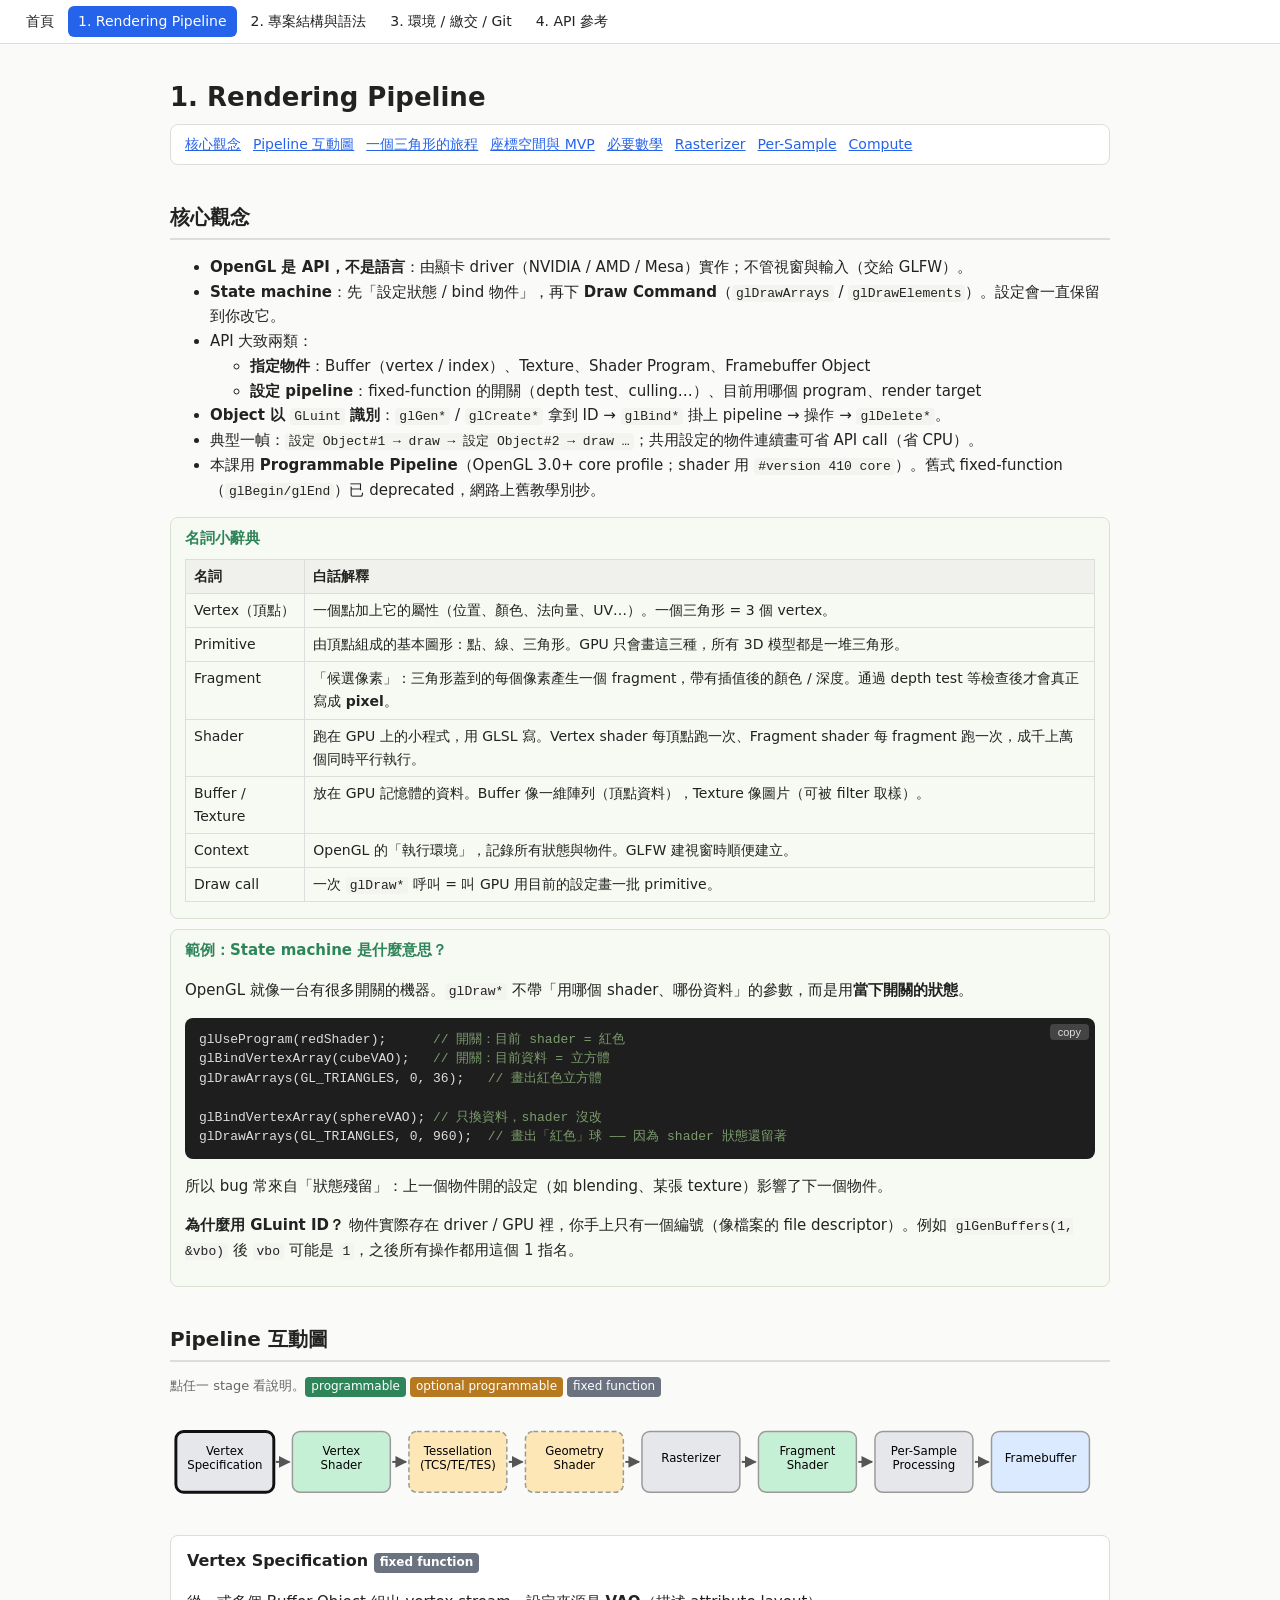
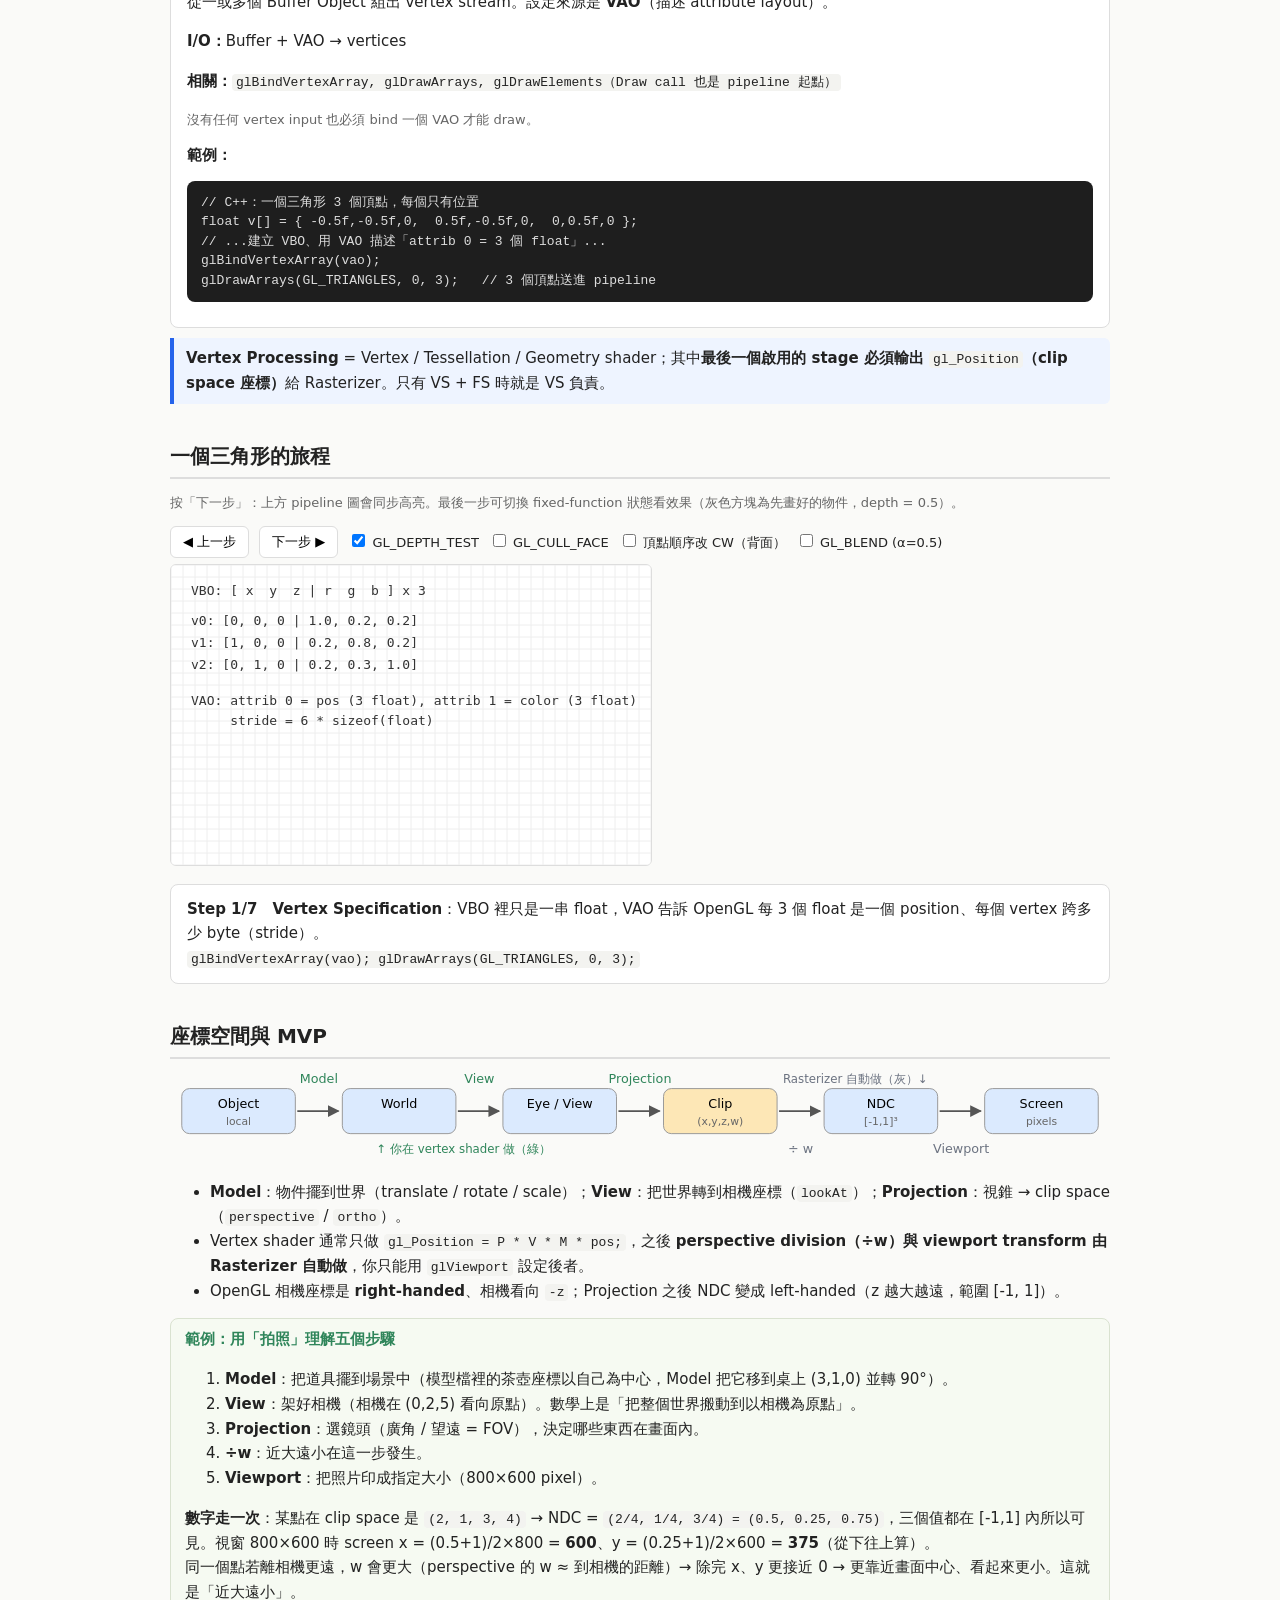
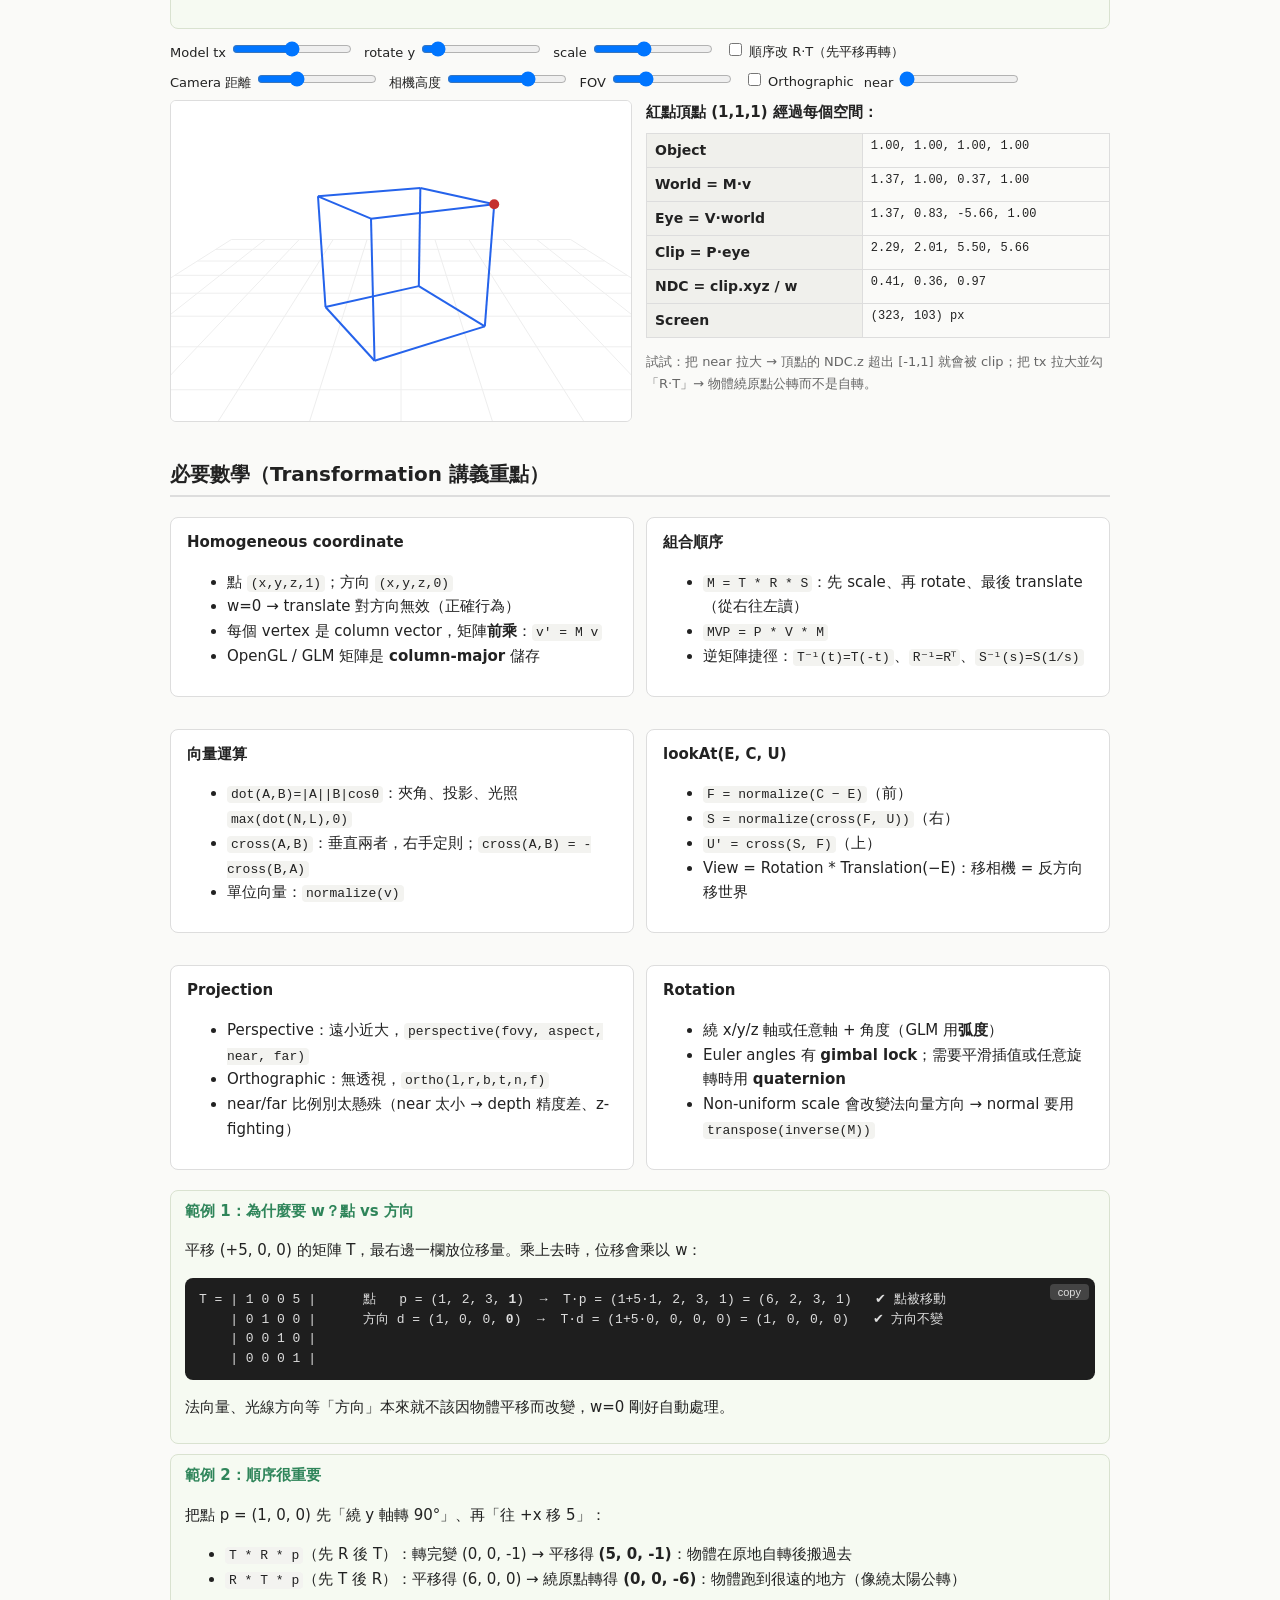
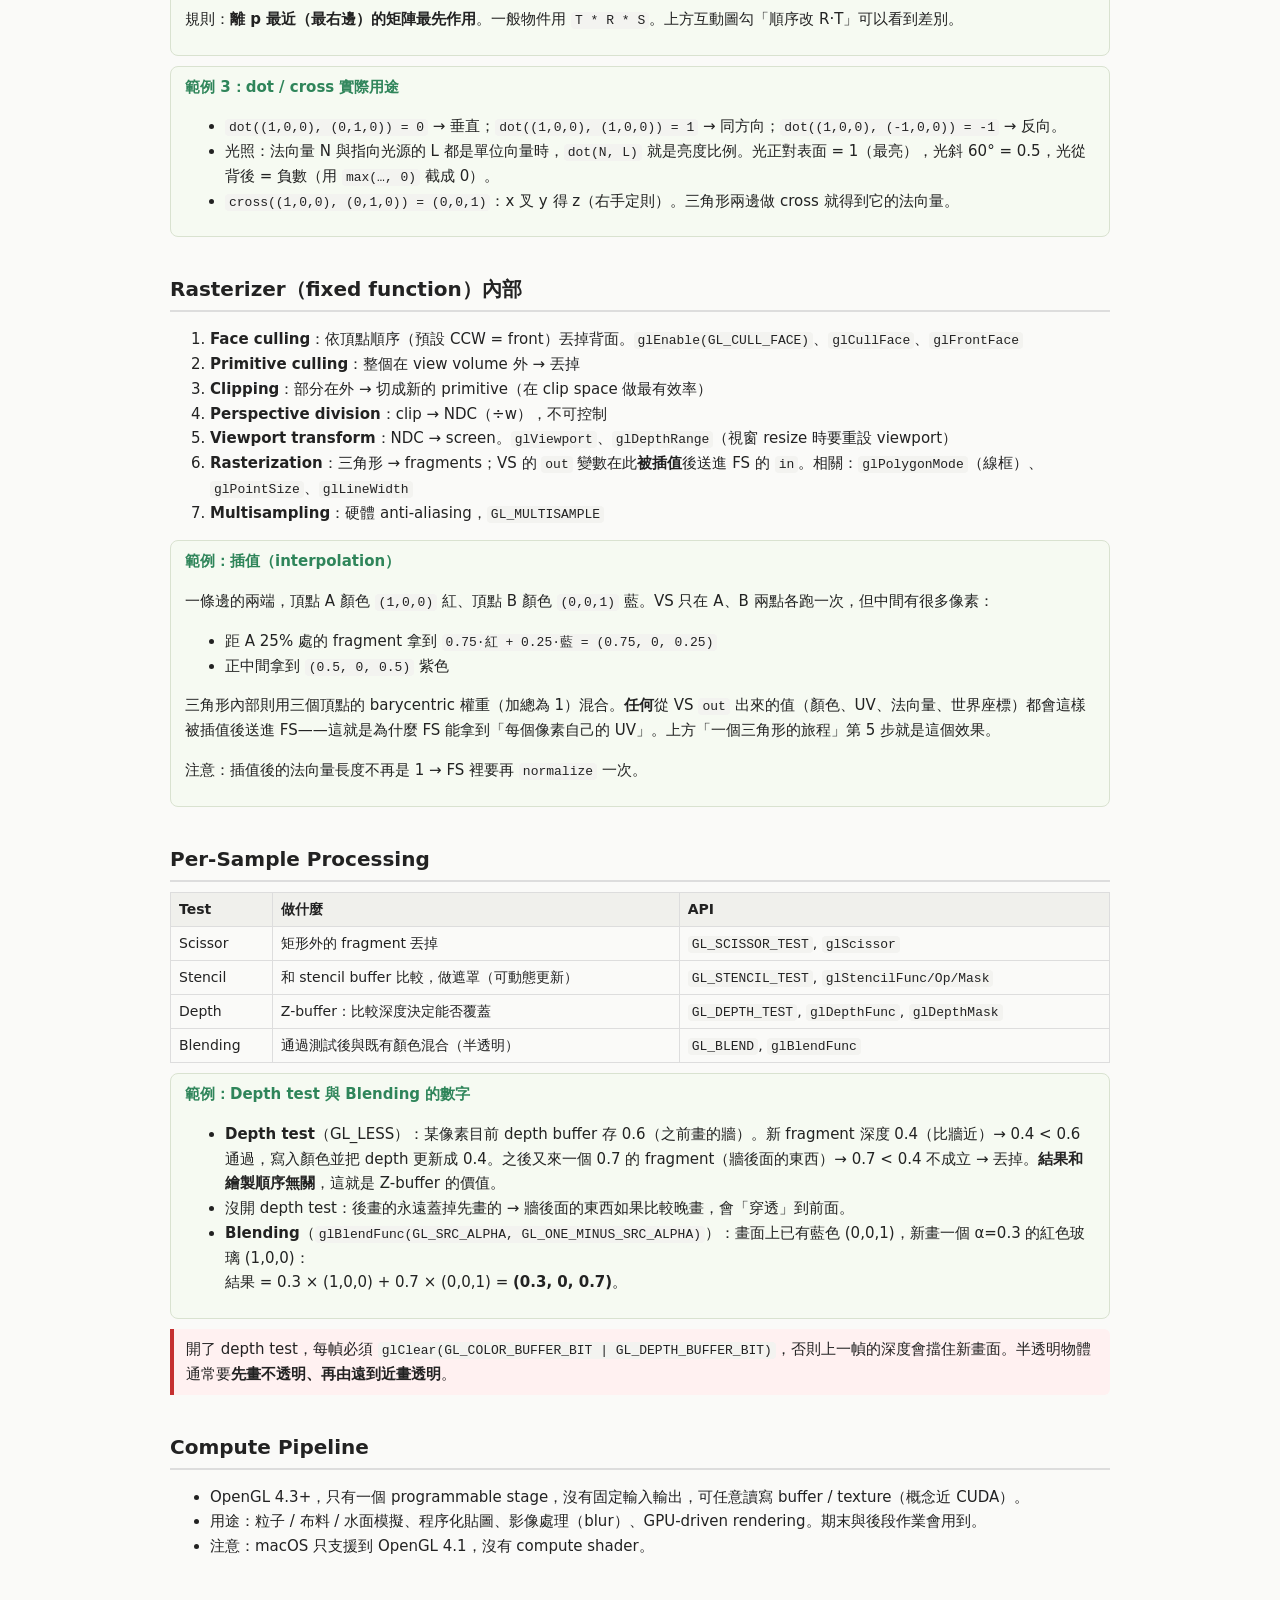
==== 01-pipeline.html @ e87f2f9a "Add GPA course quick-start guide (4 interactive pages) Co-Authored-By: Claude Sonnet 5.5 <noreply@an" ====
<!doctype html>
<html lang="zh-Hant"><head><meta charset="utf-8"><meta name="viewport" content="width=device-width,initial-scale=1">
<title>1. Rendering Pipeline</title><link rel="stylesheet" href="style.css">
<style>
#pipe g.st{cursor:pointer}
#pipe g.st rect{stroke:#999;stroke-width:1.5}
#pipe g.st.sel rect{stroke:#111;stroke-width:3}
#pipe text{font-size:12px;text-anchor:middle;pointer-events:none}
#info{min-height:150px}
#info h3{margin-top:0}
#demo,#cube{border:1px solid var(--line);border-radius:6px;background:#fff}
#vt td{font:12px ui-monospace,monospace}
</style></head>
<body><main>
<h1>1. Rendering Pipeline</h1>
<div class="toc"><a href="#concept">核心觀念</a><a href="#pipeline">Pipeline 互動圖</a><a href="#walk">一個三角形的旅程</a><a href="#space">座標空間與 MVP</a><a href="#math">必要數學</a><a href="#raster">Rasterizer</a><a href="#persample">Per-Sample</a><a href="#compute">Compute</a></div>

<h2 id="concept">核心觀念</h2>
<ul>
<li><b>OpenGL 是 API，不是語言</b>：由顯卡 driver（NVIDIA / AMD / Mesa）實作；不管視窗與輸入（交給 GLFW）。</li>
<li><b>State machine</b>：先「設定狀態 / bind 物件」，再下 <b>Draw Command</b>（<code>glDrawArrays</code> / <code>glDrawElements</code>）。設定會一直保留到你改它。</li>
<li>API 大致兩類：
  <ul><li><b>指定物件</b>：Buffer（vertex / index）、Texture、Shader Program、Framebuffer Object</li>
  <li><b>設定 pipeline</b>：fixed-function 的開關（depth test、culling…）、目前用哪個 program、render target</li></ul></li>
<li><b>Object 以 <code>GLuint</code> 識別</b>：<code>glGen*</code> / <code>glCreate*</code> 拿到 ID → <code>glBind*</code> 掛上 pipeline → 操作 → <code>glDelete*</code>。</li>
<li>典型一幀：<code>設定 Object#1 → draw → 設定 Object#2 → draw …</code>；共用設定的物件連續畫可省 API call（省 CPU）。</li>
<li>本課用 <b>Programmable Pipeline</b>（OpenGL 3.0+ core profile；shader 用 <code>#version 410 core</code>）。舊式 fixed-function（<code>glBegin/glEnd</code>）已 deprecated，網路上舊教學別抄。</li>
</ul>
<div class="ex"><b>名詞小辭典</b>
<table>
<tr><th>名詞</th><th>白話解釋</th></tr>
<tr><td>Vertex（頂點）</td><td>一個點加上它的屬性（位置、顏色、法向量、UV…）。一個三角形 = 3 個 vertex。</td></tr>
<tr><td>Primitive</td><td>由頂點組成的基本圖形：點、線、三角形。GPU 只會畫這三種，所有 3D 模型都是一堆三角形。</td></tr>
<tr><td>Fragment</td><td>「候選像素」：三角形蓋到的每個像素產生一個 fragment，帶有插值後的顏色 / 深度。通過 depth test 等檢查後才會真正寫成 <b>pixel</b>。</td></tr>
<tr><td>Shader</td><td>跑在 GPU 上的小程式，用 GLSL 寫。Vertex shader 每頂點跑一次、Fragment shader 每 fragment 跑一次，成千上萬個同時平行執行。</td></tr>
<tr><td>Buffer / Texture</td><td>放在 GPU 記憶體的資料。Buffer 像一維陣列（頂點資料），Texture 像圖片（可被 filter 取樣）。</td></tr>
<tr><td>Context</td><td>OpenGL 的「執行環境」，記錄所有狀態與物件。GLFW 建視窗時順便建立。</td></tr>
<tr><td>Draw call</td><td>一次 <code>glDraw*</code> 呼叫 = 叫 GPU 用目前的設定畫一批 primitive。</td></tr>
</table></div>
<div class="ex"><b>範例：State machine 是什麼意思？</b>
<p>OpenGL 就像一台有很多開關的機器。<code>glDraw*</code> 不帶「用哪個 shader、哪份資料」的參數，而是用<b>當下開關的狀態</b>。</p>
<pre><code>glUseProgram(redShader);      <span class="c">// 開關：目前 shader = 紅色</span>
glBindVertexArray(cubeVAO);   <span class="c">// 開關：目前資料 = 立方體</span>
glDrawArrays(GL_TRIANGLES, 0, 36);   <span class="c">// 畫出紅色立方體</span>

glBindVertexArray(sphereVAO); <span class="c">// 只換資料，shader 沒改</span>
glDrawArrays(GL_TRIANGLES, 0, 960);  <span class="c">// 畫出「紅色」球 —— 因為 shader 狀態還留著</span></code></pre>
<p>所以 bug 常來自「狀態殘留」：上一個物件開的設定（如 blending、某張 texture）影響了下一個物件。</p>
<p><b>為什麼用 GLuint ID？</b> 物件實際存在 driver / GPU 裡，你手上只有一個編號（像檔案的 file descriptor）。例如 <code>glGenBuffers(1, &amp;vbo)</code> 後 <code>vbo</code> 可能是 <code>1</code>，之後所有操作都用這個 1 指名。</p></div>

<h2 id="pipeline">Pipeline 互動圖</h2>
<p class="mut">點任一 stage 看說明。<span class="tag t-prog">programmable</span><span class="tag t-opt">optional programmable</span><span class="tag t-fix">fixed function</span></p>
<svg id="pipe" viewBox="0 0 960 110"></svg>
<div id="info" class="card"></div>
<div class="note"><b>Vertex Processing</b> = Vertex / Tessellation / Geometry shader；其中<b>最後一個啟用的 stage 必須輸出 <code>gl_Position</code>（clip space 座標）</b>給 Rasterizer。只有 VS + FS 時就是 VS 負責。</div>

<h2 id="walk">一個三角形的旅程</h2>
<p class="mut">按「下一步」：上方 pipeline 圖會同步高亮。最後一步可切換 fixed-function 狀態看效果（灰色方塊為先畫好的物件，depth = 0.5）。</p>
<div class="ctrl">
  <button class="b" id="prev">◀ 上一步</button><button class="b" id="next">下一步 ▶</button>
  <label><input type="checkbox" id="oDepth" checked> GL_DEPTH_TEST</label>
  <label><input type="checkbox" id="oCull"> GL_CULL_FACE</label>
  <label><input type="checkbox" id="oCW"> 頂點順序改 CW（背面）</label>
  <label><input type="checkbox" id="oBlend"> GL_BLEND (α=0.5)</label>
</div>
<canvas id="demo" width="480" height="300"></canvas>
<div id="walkTxt" class="card"></div>

<h2 id="space">座標空間與 MVP</h2>
<svg viewBox="0 0 960 90" style="width:100%">
<g font-size="13" text-anchor="middle">
<g id="chain"></g></g></svg>
<ul>
<li><b>Model</b>：物件擺到世界（translate / rotate / scale）；<b>View</b>：把世界轉到相機座標（<code>lookAt</code>）；<b>Projection</b>：視錐 → clip space（<code>perspective</code> / <code>ortho</code>）。</li>
<li>Vertex shader 通常只做 <code>gl_Position = P * V * M * pos;</code>，之後 <b>perspective division（÷w）與 viewport transform 由 Rasterizer 自動做</b>，你只能用 <code>glViewport</code> 設定後者。</li>
<li>OpenGL 相機座標是 <b>right-handed</b>、相機看向 <code>-z</code>；Projection 之後 NDC 變成 left-handed（z 越大越遠，範圍 [-1, 1]）。</li>
</ul>
<div class="ex"><b>範例：用「拍照」理解五個步驟</b>
<ol>
<li><b>Model</b>：把道具擺到場景中（模型檔裡的茶壺座標以自己為中心，Model 把它移到桌上 (3,1,0) 並轉 90°）。</li>
<li><b>View</b>：架好相機（相機在 (0,2,5) 看向原點）。數學上是「把整個世界搬動到以相機為原點」。</li>
<li><b>Projection</b>：選鏡頭（廣角 / 望遠 = FOV），決定哪些東西在畫面內。</li>
<li><b>÷w</b>：近大遠小在這一步發生。</li>
<li><b>Viewport</b>：把照片印成指定大小（800×600 pixel）。</li></ol>
<p><b>數字走一次</b>：某點在 clip space 是 <code>(2, 1, 3, 4)</code> → NDC = <code>(2/4, 1/4, 3/4) = (0.5, 0.25, 0.75)</code>，三個值都在 [-1,1] 內所以可見。視窗 800×600 時 screen x = (0.5+1)/2×800 = <b>600</b>、y = (0.25+1)/2×600 = <b>375</b>（從下往上算）。<br>
同一個點若離相機更遠，w 會更大（perspective 的 w ≈ 到相機的距離）→ 除完 x、y 更接近 0 → 更靠近畫面中心、看起來更小。這就是「近大遠小」。</p></div>
<div class="ctrl">
  <label>Model tx <input type="range" id="tx" min="-3" max="3" step=".1" value="0"></label>
  <label>rotate y <input type="range" id="ry" min="0" max="360" value="30"></label>
  <label>scale <input type="range" id="sc" min=".3" max="2" step=".1" value="1"></label>
  <label><input type="checkbox" id="ord"> 順序改 R·T（先平移再轉）</label>
</div>
<div class="ctrl">
  <label>Camera 距離 <input type="range" id="cd" min="2" max="15" step=".1" value="6"></label>
  <label>相機高度 <input type="range" id="cy" min="-5" max="5" step=".1" value="2"></label>
  <label>FOV <input type="range" id="fov" min="20" max="120" value="45"></label>
  <label><input type="checkbox" id="orth"> Orthographic</label>
  <label>near <input type="range" id="near" min=".1" max="6" step=".1" value=".1"></label>
</div>
<div class="grid2">
<canvas id="cube" width="460" height="320"></canvas>
<div><b>紅點頂點 (1,1,1) 經過每個空間：</b>
<table id="vt"></table>
<p class="mut">試試：把 near 拉大 → 頂點的 NDC.z 超出 [-1,1] 就會被 clip；把 tx 拉大並勾「R·T」→ 物體繞原點公轉而不是自轉。</p></div>
</div>

<h2 id="math">必要數學（Transformation 講義重點）</h2>
<div class="grid2">
<div class="card"><b>Homogeneous coordinate</b>
<ul><li>點 <code>(x,y,z,1)</code>；方向 <code>(x,y,z,0)</code></li>
<li>w=0 → translate 對方向無效（正確行為）</li>
<li>每個 vertex 是 column vector，矩陣<b>前乘</b>：<code>v' = M v</code></li>
<li>OpenGL / GLM 矩陣是 <b>column-major</b> 儲存</li></ul></div>
<div class="card"><b>組合順序</b>
<ul><li><code>M = T * R * S</code>：先 scale、再 rotate、最後 translate（從右往左讀）</li>
<li><code>MVP = P * V * M</code></li>
<li>逆矩陣捷徑：<code>T⁻¹(t)=T(-t)</code>、<code>R⁻¹=Rᵀ</code>、<code>S⁻¹(s)=S(1/s)</code></li></ul></div>
<div class="card"><b>向量運算</b>
<ul><li><code>dot(A,B)=|A||B|cosθ</code>：夾角、投影、光照 <code>max(dot(N,L),0)</code></li>
<li><code>cross(A,B)</code>：垂直兩者，右手定則；<code>cross(A,B) = -cross(B,A)</code></li>
<li>單位向量：<code>normalize(v)</code></li></ul></div>
<div class="card"><b>lookAt(E, C, U)</b>
<ul><li><code>F = normalize(C − E)</code>（前）</li>
<li><code>S = normalize(cross(F, U))</code>（右）</li>
<li><code>U' = cross(S, F)</code>（上）</li>
<li>View = Rotation * Translation(−E)：移相機 = 反方向移世界</li></ul></div>
<div class="card"><b>Projection</b>
<ul><li>Perspective：遠小近大，<code>perspective(fovy, aspect, near, far)</code></li>
<li>Orthographic：無透視，<code>ortho(l,r,b,t,n,f)</code></li>
<li>near/far 比例別太懸殊（near 太小 → depth 精度差、z-fighting）</li></ul></div>
<div class="card"><b>Rotation</b>
<ul><li>繞 x/y/z 軸或任意軸 + 角度（GLM 用<b>弧度</b>）</li>
<li>Euler angles 有 <b>gimbal lock</b>；需要平滑插值或任意旋轉時用 <b>quaternion</b></li>
<li>Non-uniform scale 會改變法向量方向 → normal 要用 <code>transpose(inverse(M))</code></li></ul></div>
</div>
<div class="ex"><b>範例 1：為什麼要 w？點 vs 方向</b>
<p>平移 (+5, 0, 0) 的矩陣 T，最右邊一欄放位移量。乘上去時，位移會乘以 w：</p>
<pre><code>T = | 1 0 0 5 |      點   p = (1, 2, 3, <b>1</b>)  →  T·p = (1+5·1, 2, 3, 1) = (6, 2, 3, 1)   ✔ 點被移動
    | 0 1 0 0 |      方向 d = (1, 0, 0, <b>0</b>)  →  T·d = (1+5·0, 0, 0, 0) = (1, 0, 0, 0)   ✔ 方向不變
    | 0 0 1 0 |
    | 0 0 0 1 |</code></pre>
<p>法向量、光線方向等「方向」本來就不該因物體平移而改變，w=0 剛好自動處理。</p></div>
<div class="ex"><b>範例 2：順序很重要</b>
<p>把點 p = (1, 0, 0) 先「繞 y 軸轉 90°」、再「往 +x 移 5」：</p>
<ul><li><code>T * R * p</code>（先 R 後 T）：轉完變 (0, 0, -1) → 平移得 <b>(5, 0, -1)</b>：物體在原地自轉後搬過去</li>
<li><code>R * T * p</code>（先 T 後 R）：平移得 (6, 0, 0) → 繞原點轉得 <b>(0, 0, -6)</b>：物體跑到很遠的地方（像繞太陽公轉）</li></ul>
<p>規則：<b>離 p 最近（最右邊）的矩陣最先作用</b>。一般物件用 <code>T * R * S</code>。上方互動圖勾「順序改 R·T」可以看到差別。</p></div>
<div class="ex"><b>範例 3：dot / cross 實際用途</b>
<ul><li><code>dot((1,0,0), (0,1,0)) = 0</code> → 垂直；<code>dot((1,0,0), (1,0,0)) = 1</code> → 同方向；<code>dot((1,0,0), (-1,0,0)) = -1</code> → 反向。</li>
<li>光照：法向量 N 與指向光源的 L 都是單位向量時，<code>dot(N, L)</code> 就是亮度比例。光正對表面 = 1（最亮），光斜 60° = 0.5，光從背後 = 負數（用 <code>max(…, 0)</code> 截成 0）。</li>
<li><code>cross((1,0,0), (0,1,0)) = (0,0,1)</code>：x 叉 y 得 z（右手定則）。三角形兩邊做 cross 就得到它的法向量。</li></ul></div>

<h2 id="raster">Rasterizer（fixed function）內部</h2>
<ol>
<li><b>Face culling</b>：依頂點順序（預設 CCW = front）丟掉背面。<code>glEnable(GL_CULL_FACE)</code>、<code>glCullFace</code>、<code>glFrontFace</code></li>
<li><b>Primitive culling</b>：整個在 view volume 外 → 丟掉</li>
<li><b>Clipping</b>：部分在外 → 切成新的 primitive（在 clip space 做最有效率）</li>
<li><b>Perspective division</b>：clip → NDC（÷w），不可控制</li>
<li><b>Viewport transform</b>：NDC → screen。<code>glViewport</code>、<code>glDepthRange</code>（視窗 resize 時要重設 viewport）</li>
<li><b>Rasterization</b>：三角形 → fragments；VS 的 <code>out</code> 變數在此<b>被插值</b>後送進 FS 的 <code>in</code>。相關：<code>glPolygonMode</code>（線框）、<code>glPointSize</code>、<code>glLineWidth</code></li>
<li><b>Multisampling</b>：硬體 anti-aliasing，<code>GL_MULTISAMPLE</code></li>
</ol>
<div class="ex"><b>範例：插值（interpolation）</b>
<p>一條邊的兩端，頂點 A 顏色 <code>(1,0,0)</code> 紅、頂點 B 顏色 <code>(0,0,1)</code> 藍。VS 只在 A、B 兩點各跑一次，但中間有很多像素：</p>
<ul><li>距 A 25% 處的 fragment 拿到 <code>0.75·紅 + 0.25·藍 = (0.75, 0, 0.25)</code></li>
<li>正中間拿到 <code>(0.5, 0, 0.5)</code> 紫色</li></ul>
<p>三角形內部則用三個頂點的 barycentric 權重（加總為 1）混合。<b>任何</b>從 VS <code>out</code> 出來的值（顏色、UV、法向量、世界座標）都會這樣被插值後送進 FS——這就是為什麼 FS 能拿到「每個像素自己的 UV」。上方「一個三角形的旅程」第 5 步就是這個效果。</p>
<p>注意：插值後的法向量長度不再是 1 → FS 裡要再 <code>normalize</code> 一次。</p></div>

<h2 id="persample">Per-Sample Processing</h2>
<table>
<tr><th>Test</th><th>做什麼</th><th>API</th></tr>
<tr><td>Scissor</td><td>矩形外的 fragment 丟掉</td><td><code>GL_SCISSOR_TEST</code>, <code>glScissor</code></td></tr>
<tr><td>Stencil</td><td>和 stencil buffer 比較，做遮罩（可動態更新）</td><td><code>GL_STENCIL_TEST</code>, <code>glStencilFunc/Op/Mask</code></td></tr>
<tr><td>Depth</td><td>Z-buffer：比較深度決定能否覆蓋</td><td><code>GL_DEPTH_TEST</code>, <code>glDepthFunc</code>, <code>glDepthMask</code></td></tr>
<tr><td>Blending</td><td>通過測試後與既有顏色混合（半透明）</td><td><code>GL_BLEND</code>, <code>glBlendFunc</code></td></tr>
</table>
<div class="ex"><b>範例：Depth test 與 Blending 的數字</b>
<ul><li><b>Depth test</b>（GL_LESS）：某像素目前 depth buffer 存 0.6（之前畫的牆）。新 fragment 深度 0.4（比牆近）→ 0.4 &lt; 0.6 通過，寫入顏色並把 depth 更新成 0.4。之後又來一個 0.7 的 fragment（牆後面的東西）→ 0.7 &lt; 0.4 不成立 → 丟掉。<b>結果和繪製順序無關</b>，這就是 Z-buffer 的價值。</li>
<li>沒開 depth test：後畫的永遠蓋掉先畫的 → 牆後面的東西如果比較晚畫，會「穿透」到前面。</li>
<li><b>Blending</b>（<code>glBlendFunc(GL_SRC_ALPHA, GL_ONE_MINUS_SRC_ALPHA)</code>）：畫面上已有藍色 (0,0,1)，新畫一個 α=0.3 的紅色玻璃 (1,0,0)：<br>
結果 = 0.3 × (1,0,0) + 0.7 × (0,0,1) = <b>(0.3, 0, 0.7)</b>。</li></ul></div>
<div class="warn">開了 depth test，每幀必須 <code>glClear(GL_COLOR_BUFFER_BIT | GL_DEPTH_BUFFER_BIT)</code>，否則上一幀的深度會擋住新畫面。半透明物體通常要<b>先畫不透明、再由遠到近畫透明</b>。</div>

<h2 id="compute">Compute Pipeline</h2>
<ul>
<li>OpenGL 4.3+，只有一個 programmable stage，沒有固定輸入輸出，可任意讀寫 buffer / texture（概念近 CUDA）。</li>
<li>用途：粒子 / 布料 / 水面模擬、程序化貼圖、影像處理（blur）、GPU-driven rendering。期末與後段作業會用到。</li>
<li>注意：macOS 只支援到 OpenGL 4.1，沒有 compute shader。</li>
</ul>
</main>
<script src="common.js"></script>
<script>
// ---------- Pipeline 圖 ----------
const ST = [
 {n:'Vertex\nSpecification',t:'fix',d:'從一或多個 Buffer Object 組出 vertex stream。設定來源是 <b>VAO</b>（描述 attribute layout）。',io:'Buffer + VAO → vertices',api:'glBindVertexArray, glDrawArrays, glDrawElements（Draw call 也是 pipeline 起點）',k:'沒有任何 vertex input 也必須 bind 一個 VAO 才能 draw。'},
 {n:'Vertex\nShader',t:'prog',d:'第一個 programmable stage，<b>每個頂點執行一次</b>，彼此獨立、不知道 primitive 拓樸。',io:'vertex attributes (in) → gl_Position + 自訂 out',api:'GLSL: layout(location=N) in, uniform, gl_VertexID',k:'做 MVP 轉換、skinning、per-vertex 計算。'},
 {n:'Tessellation\n(TCS/TE/TES)',t:'opt',d:'把 patch（高階曲面）細分成更多三角形。三個子 stage 必須一起用。',io:'GL_PATCHES → 細分後頂點',api:'glPatchParameteri, GL_PATCHES',k:'Tessellation ≠ triangulation。可關閉。'},
 {n:'Geometry\nShader',t:'opt',d:'每個 primitive 執行一次，可新增 / 刪除幾何、改 primitive 類型、Transform Feedback 寫回 buffer。',io:'primitive → 0..N primitives',api:'GLSL: layout(triangles) in; layout(line_strip, max_vertices=N) out; EmitVertex()',k:'效能常較差，較少用。'},
 {n:'Rasterizer',t:'fix',d:'Culling → Clipping → ÷w → Viewport → 光柵化成 fragments，並<b>插值</b> VS 輸出。',io:'clip-space primitive → fragments',api:'glCullFace, glFrontFace, glViewport, glPolygonMode, glPointSize',k:'詳見下方 Rasterizer 段落。'},
 {n:'Fragment\nShader',t:'prog',d:'最後一個 programmable stage，<b>每個 fragment 一次</b>（1080p ≈ 2M 次），決定顏色。',io:'插值後的 in → out vec4 color',api:'GLSL: in, out vec4, uniform sampler2D, texture(), gl_FragCoord',k:'光照、貼圖等細節都在這裡。'},
 {n:'Per-Sample\nProcessing',t:'fix',d:'Scissor / Stencil / Depth test，通過後（可選）Blending 再寫入。',io:'fragment → framebuffer 像素',api:'glEnable(GL_DEPTH_TEST), glDepthFunc, glBlendFunc, glStencilFunc, glScissor',k:'開 depth test 記得每幀 clear depth buffer。'},
 {n:'Framebuffer',t:'io',d:'輸出目標：預設是視窗（back buffer），也可以是自訂 FBO（render to texture，後處理用）。',io:'color / depth / stencil buffers',api:'glClear, glfwSwapBuffers, glBindFramebuffer',k:'Double buffering：畫在 back，swap 後顯示。'}];
const EXS = [
 '// C++：一個三角形 3 個頂點，每個只有位置\nfloat v[] = { -0.5f,-0.5f,0,  0.5f,-0.5f,0,  0,0.5f,0 };\n// ...建立 VBO、用 VAO 描述「attrib 0 = 3 個 float」...\nglBindVertexArray(vao);\nglDrawArrays(GL_TRIANGLES, 0, 3);   // 3 個頂點送進 pipeline',
 '#version 410 core\nlayout(location = 0) in vec3 aPos;   // 從 VAO attrib 0 來\nuniform mat4 mvp;\nvoid main() {\n    gl_Position = mvp * vec4(aPos, 1.0);   // 必須輸出\n}\n// 3 個頂點 → 這個 main 被呼叫 3 次（平行）',
 '// 例：地形 patch 依與相機距離決定細分程度\n// 近處切成 64 份、遠處 4 份 → 近看平滑、遠處省效能\nglPatchParameteri(GL_PATCH_VERTICES, 4);\nglDrawArrays(GL_PATCHES, 0, 4);',
 '// 例：把每個三角形畫出它的法向量線（debug 用）\nlayout(triangles) in;\nlayout(line_strip, max_vertices = 2) out;\n// 每個輸入三角形 → 輸出 1 條線（2 個頂點）',
 '// 你通常只需設定：\nglViewport(0, 0, width, height);\nglEnable(GL_CULL_FACE);\nglPolygonMode(GL_FRONT_AND_BACK, GL_LINE);   // 線框模式 debug\n// 1 個覆蓋 5000 像素的三角形 → 產生約 5000 個 fragment',
 '#version 410 core\nin vec3 vColor;         // 已被 rasterizer 插值\nout vec4 fragColor;     // 輸出到 framebuffer\nvoid main() {\n    fragColor = vec4(vColor, 1.0);\n}\n// 5000 個 fragment → main 被呼叫 5000 次',
 'glEnable(GL_DEPTH_TEST);\nglDepthFunc(GL_LESS);          // 深度較小（較近）者勝\nglEnable(GL_BLEND);\nglBlendFunc(GL_SRC_ALPHA, GL_ONE_MINUS_SRC_ALPHA);',
 '// 每幀：\nglClear(GL_COLOR_BUFFER_BIT | GL_DEPTH_BUFFER_BIT);\n// ...draw calls...\nglfwSwapBuffers(window);   // 顯示'];
const COL = {prog:'#c6f0d6',opt:'#fde7b6',fix:'#e5e7eb',io:'#dbeafe'};
const svg = document.getElementById('pipe'); let sel = 0;
svg.innerHTML = ST.map((s,i)=>{const x=6+i*119, l=s.n.split('\n');
 return `<g class="st" data-i="${i}"><rect x="${x}" y="22" width="100" height="62" rx="8" fill="${COL[s.t]}"${s.t==='opt'?' stroke-dasharray="5 3"':''}/>`+
 l.map((t,j)=>`<text x="${x+50}" y="${53+(j-(l.length-1)/2)*15}">${t}</text>`).join('')+
 (i<ST.length-1?`<path d="M${x+102} 53 h14" stroke="#555" stroke-width="2" marker-end="url(#ar)"/>`:'')+'</g>';}).join('')+
 '<defs><marker id="ar" viewBox="0 0 10 10" refX="9" refY="5" markerWidth="6" markerHeight="6" orient="auto"><path d="M0 0L10 5L0 10z" fill="#555"/></marker></defs>';
function pick(i){sel=i;svg.querySelectorAll('g.st').forEach(g=>g.classList.toggle('sel',+g.dataset.i===i));const s=ST[i];
 document.getElementById('info').innerHTML=`<h3>${s.n.replace('\n',' ')} <span class="tag t-${s.t==='io'?'fix':s.t}">${{prog:'programmable',opt:'optional',fix:'fixed function',io:'output'}[s.t]}</span></h3>
 <p>${s.d}</p><p><b>I/O：</b>${s.io}</p><p><b>相關：</b><code>${s.api}</code></p><p class="mut">${s.k}</p><b>範例：</b><pre><code>${EXS[i].replace(/</g,'&lt;')}</code></pre>`;}
svg.querySelectorAll('g.st').forEach(g=>g.onclick=()=>pick(+g.dataset.i)); pick(0);

// ---------- 三角形旅程 ----------
const cv=document.getElementById('demo'), cx=cv.getContext('2d'), CS=12, GW=40, GH=25;
const V=[{p:[0,0,0],ndc:[-0.75,-0.7],z:0.2,c:[255,40,40]},{p:[1,0,0],ndc:[0.8,-0.5],z:0.8,c:[40,200,40]},{p:[0,1,0],ndc:[-0.1,0.85],z:0.5,c:[40,80,255]}];
const toPx=n=>[(n[0]+1)/2*GW*CS,(1-n[1])/2*GH*CS];
const STEPS=[
 [0,'<b>Vertex Specification</b>：VBO 裡只是一串 float，VAO 告訴 OpenGL 每 3 個 float 是一個 position、每個 vertex 跨多少 byte（stride）。<br><code>glBindVertexArray(vao); glDrawArrays(GL_TRIANGLES, 0, 3);</code>'],
 [1,'<b>Vertex Shader</b>：每個頂點各跑一次，<code>gl_Position = mvp * vec4(pos,1)</code> 輸出 clip space；同時把 color 寫進 <code>out vec3 vColor</code>。圖上點已是 ÷w、viewport 後的位置。'],
 [4,'<b>Primitive Assembly</b>：依 <code>GL_TRIANGLES</code> 每 3 個頂點組成一個三角形。此時判斷正反面（頂點在螢幕上 CCW = front）與 clipping。'],
 [4,'<b>Rasterization</b>：找出三角形覆蓋的像素（格子中心在三角形內）→ 每格產生一個 <b>fragment</b>。'],
 [5,'<b>插值 + Fragment Shader</b>：每個 fragment 拿到以 barycentric 權重插值的 <code>vColor</code> 與深度，FS 輸出顏色。'],
 [6,'<b>Per-Sample</b>：和 framebuffer 既有內容（灰色方塊 depth=0.5）做 depth test（GL_LESS：小的贏）/ blending。勾選上方選項看差異。'],
 [7,'<b>Framebuffer</b>：結果寫在 back buffer，<code>glfwSwapBuffers</code> 後顯示。']];
let step=0;
const opt=id=>document.getElementById(id).checked;
function edge(a,b,p){return (b[0]-a[0])*(p[1]-a[1])-(b[1]-a[1])*(p[0]-a[0]);}
function drawWalk(){
 const [si,txt]=STEPS[step]; pick(si);
 document.getElementById('walkTxt').innerHTML=`<b>Step ${step+1}/${STEPS.length}</b>　${txt}`;
 cx.fillStyle='#fff';cx.fillRect(0,0,cv.width,cv.height);
 cx.strokeStyle='#eee';for(let i=0;i<=GW;i++){cx.beginPath();cx.moveTo(i*CS,0);cx.lineTo(i*CS,GH*CS);cx.stroke();}
 for(let j=0;j<=GH;j++){cx.beginPath();cx.moveTo(0,j*CS);cx.lineTo(GW*CS,j*CS);cx.stroke();}
 let P=V.map(v=>toPx(v.ndc)); if(opt('oCW')) P=[P[0],P[2],P[1]];
 const vs=opt('oCW')?[V[0],V[2],V[1]]:V;
 if(step===0){cx.fillStyle='#333';cx.font='13px monospace';
  cx.fillText('VBO: [ x  y  z | r  g  b ] x 3',20,30);
  V.forEach((v,i)=>cx.fillText(`v${i}: [${v.p.join(', ')} | ${v.c.map(c=>(c/255).toFixed(1)).join(', ')}]`,20,60+i*22));
  cx.fillText('VAO: attrib 0 = pos (3 float), attrib 1 = color (3 float)',20,140);
  cx.fillText('     stride = 6 * sizeof(float)',20,160);return;}
 const area=edge(P[0],P[1],P[2]); // canvas y 向下，<0 代表螢幕上 CCW
 const front=area<0, culled=opt('oCull')&&!front;
 // 先畫好的灰色方塊（只在 per-sample 之後顯示）
 const quad=[14,6,30,20], late=step>=5;
 const fb={};
 if(late){for(let x=quad[0];x<quad[2];x++)for(let y=quad[1];y<quad[3];y++)fb[x+','+y]={c:[160,160,160],z:0.5};}
 if(step>=3&&!culled){
  for(let x=0;x<GW;x++)for(let y=0;y<GH;y++){const p=[x*CS+CS/2,y*CS+CS/2];
   const w0=edge(P[1],P[2],p)/area,w1=edge(P[2],P[0],p)/area,w2=edge(P[0],P[1],p)/area;
   if(w0<0||w1<0||w2<0)continue;
   const c=[0,1,2].map(k=>vs[0].c[k]*w0+vs[1].c[k]*w1+vs[2].c[k]*w2), z=vs[0].z*w0+vs[1].z*w1+vs[2].z*w2;
   const key=x+','+y, old=fb[key];
   if(step===3){fb[key]={c:[200,220,255],z};continue;}
   if(late&&old&&opt('oDepth')&&!(z<old.z))continue;
   fb[key]={c:late&&old&&opt('oBlend')?c.map((v,k)=>v*.5+old.c[k]*.5):c,z};}}
 for(const k in fb){const [x,y]=k.split(',').map(Number),c=fb[k].c;cx.fillStyle=`rgb(${c.map(Math.round)})`;cx.fillRect(x*CS+1,y*CS+1,CS-1,CS-1);}
 if(step>=2&&step<7){cx.strokeStyle=culled?'#c53030':'#111';cx.setLineDash(culled?[6,4]:[]);cx.lineWidth=2;cx.beginPath();P.forEach((p,i)=>cx[i?'lineTo':'moveTo'](...p));cx.closePath();cx.stroke();cx.setLineDash([]);cx.lineWidth=1;}
 if(step<7)P.forEach((p,i)=>{cx.fillStyle=`rgb(${vs[i].c})`;cx.beginPath();cx.arc(...p,6,0,7);cx.fill();cx.fillStyle='#000';cx.font='12px sans-serif';cx.fillText(`v${V.indexOf(vs[i])} z=${vs[i].z}`,p[0]+8,p[1]-6);});
 if(step>=2){cx.fillStyle=culled?'#c53030':'#333';cx.font='13px sans-serif';cx.fillText(culled?'背面 → 被 cull 掉，不會產生任何 fragment':(front?'front face (CCW)':'back face (CW)'),8,GH*CS-8);}
}
document.getElementById('next').onclick=()=>{step=Math.min(step+1,STEPS.length-1);drawWalk();};
document.getElementById('prev').onclick=()=>{step=Math.max(step-1,0);drawWalk();};
['oDepth','oCull','oCW','oBlend'].forEach(id=>document.getElementById(id).onchange=drawWalk);
drawWalk(); pick(0);

// ---------- 座標空間 ----------
const CH=[['Object','local'],['World',''],['Eye / View',''],['Clip','(x,y,z,w)'],['NDC','[-1,1]³'],['Screen','pixels']],
 OP=['Model','View','Projection','÷ w','Viewport'];
document.getElementById('chain').innerHTML=CH.map((c,i)=>{const x=70+i*164;return `<rect x="${x-58}" y="20" width="116" height="46" rx="8" fill="${i===3?'#fde7b6':'#dbeafe'}" stroke="#999"/><text x="${x}" y="40">${c[0]}</text><text x="${x}" y="57" fill="#666" font-size="11">${c[1]}</text>`+
 (i<5?`<path d="M${x+60} 43 h42" stroke="#555" stroke-width="2" marker-end="url(#ar)"/><text x="${x+82}" y="${i<3?14:86}" fill="${i<3?'#2f855a':'#6b7280'}">${OP[i]}</text>`:'');}).join('')+
 '<text x="300" y="86" fill="#2f855a" font-size="12">↑ 你在 vertex shader 做（綠）</text><text x="700" y="14" fill="#6b7280" font-size="12">Rasterizer 自動做（灰）↓</text>';
const mul=(a,b)=>a.map((r,i)=>b[0].map((_,j)=>r.reduce((s,_,k)=>s+a[i][k]*b[k][j],0)));
const ap=(m,v)=>m.map(r=>r.reduce((s,x,k)=>s+x*v[k],0));
const I=()=>[[1,0,0,0],[0,1,0,0],[0,0,1,0],[0,0,0,1]];
const T=(x,y,z)=>[[1,0,0,x],[0,1,0,y],[0,0,1,z],[0,0,0,1]];
const Sc=s=>[[s,0,0,0],[0,s,0,0],[0,0,s,0],[0,0,0,1]];
const Ry=a=>{const c=Math.cos(a),s=Math.sin(a);return [[c,0,s,0],[0,1,0,0],[-s,0,c,0],[0,0,0,1]];};
const sub=(a,b)=>a.map((v,i)=>v-b[i]), dot=(a,b)=>a.reduce((s,v,i)=>s+v*b[i],0),
 crs=(a,b)=>[a[1]*b[2]-a[2]*b[1],a[2]*b[0]-a[0]*b[2],a[0]*b[1]-a[1]*b[0]], nrm=a=>{const l=Math.hypot(...a);return a.map(v=>v/l);};
function lookAt(E,C,U){const F=nrm(sub(C,E)),S=nrm(crs(F,U)),U2=crs(S,F);
 return [[...S,-dot(S,E)],[...U2,-dot(U2,E)],[...F.map(v=>-v),dot(F,E)],[0,0,0,1]];}
function persp(fy,a,n,f){const t=1/Math.tan(fy/2);return [[t/a,0,0,0],[0,t,0,0],[0,0,(f+n)/(n-f),2*f*n/(n-f)],[0,0,-1,0]];}
function ortho(l,r,b,t,n,f){return [[2/(r-l),0,0,-(r+l)/(r-l)],[0,2/(t-b),0,-(t+b)/(t-b)],[0,0,-2/(f-n),-(f+n)/(f-n)],[0,0,0,1]];}
const cc=document.getElementById('cube').getContext('2d'), CW=460, CHh=320;
const CV=[];for(let i=0;i<8;i++)CV.push([i&1?1:-1,i&2?1:-1,i&4?1:-1,1]);
const CE=[];for(let i=0;i<8;i++)for(let b of[1,2,4])if(!(i&b))CE.push([i,i|b]);
const g=id=>+document.getElementById(id).value, f2=v=>v.map(x=>x.toFixed(2)).join(', ');
function drawCube(){
 const R=Ry(g('ry')*Math.PI/180), Tm=T(g('tx'),0,0), S=Sc(g('sc'));
 const M=opt('ord')?mul(R,mul(Tm,S)):mul(Tm,mul(R,S));
 const Vw=lookAt([0,g('cy'),g('cd')],[0,0,0],[0,1,0]), a=CW/CHh, n=g('near'), f=30;
 const P=opt('orth')?ortho(-3*a,3*a,-3,3,n,f):persp(g('fov')*Math.PI/180,a,n,f);
 const MVP=mul(P,mul(Vw,M));
 const clip=CV.map(v=>ap(MVP,v)), scr=clip.map(c=>c[3]>1e-4?[(c[0]/c[3]+1)/2*CW,(1-c[1]/c[3])/2*CHh,c[2]/c[3]]:null);
 cc.fillStyle='#fff';cc.fillRect(0,0,CW,CHh);
 // 地面格線 y=-1
 cc.strokeStyle='#eee';const PV=mul(P,Vw);
 for(let k=-5;k<=5;k++)for(const [a1,b1] of [[[k,-1,-5,1],[k,-1,5,1]],[[-5,-1,k,1],[5,-1,k,1]]]){
  const A=ap(PV,a1),B=ap(PV,b1);if(A[3]<=0.05||B[3]<=0.05)continue;
  cc.beginPath();cc.moveTo((A[0]/A[3]+1)/2*CW,(1-A[1]/A[3])/2*CHh);cc.lineTo((B[0]/B[3]+1)/2*CW,(1-B[1]/B[3])/2*CHh);cc.stroke();}
 CE.forEach(([i,j])=>{const A=scr[i],B=scr[j];if(!A||!B)return;
  const out=Math.abs(A[2])>1||Math.abs(B[2])>1;cc.strokeStyle=out?'#f3a0a0':'#2563eb';cc.lineWidth=2;
  cc.beginPath();cc.moveTo(A[0],A[1]);cc.lineTo(B[0],B[1]);cc.stroke();});
 cc.lineWidth=1;
 if(scr[7]){cc.fillStyle='#c53030';cc.beginPath();cc.arc(scr[7][0],scr[7][1],5,0,7);cc.fill();}
 const w=ap(M,CV[7]), e=ap(Vw,w), c=ap(P,e), nd=c.slice(0,3).map(v=>v/c[3]);
 const out=nd.some(v=>Math.abs(v)>1);
 document.getElementById('vt').innerHTML=[['Object',f2(CV[7])],['World = M·v',f2(w)],['Eye = V·world',f2(e)],['Clip = P·eye',f2(c)],
  ['NDC = clip.xyz / w',f2(nd)+(out?' ← 超出 → clipped':'')],['Screen',scr[7]?`(${scr[7][0].toFixed(0)}, ${scr[7][1].toFixed(0)}) px`:'—']]
  .map(([k,v])=>`<tr><th>${k}</th><td>${v}</td></tr>`).join('');
}
['tx','ry','sc','cd','cy','fov','near'].forEach(id=>document.getElementById(id).oninput=drawCube);
['ord','orth'].forEach(id=>document.getElementById(id).onchange=drawCube);
drawCube();
</script></body></html>
---- style.css ----
:root{--bg:#fafaf8;--fg:#222;--mut:#666;--line:#ddd;--card:#fff;--acc:#2563eb;--prog:#2f855a;--fix:#6b7280;--opt:#b7791f;--warn:#c53030;--code:#f3f3f0}
*{box-sizing:border-box}
body{margin:0;font:15px/1.65 system-ui,"Noto Sans TC","PingFang TC",sans-serif;color:var(--fg);background:var(--bg)}
nav.top{position:sticky;top:0;z-index:9;background:#fff;border-bottom:1px solid var(--line);display:flex;gap:4px;padding:6px 16px;flex-wrap:wrap}
nav.top a{padding:4px 10px;border-radius:6px;color:var(--fg);text-decoration:none;font-size:14px}
nav.top a.on{background:var(--acc);color:#fff}
main{max-width:980px;margin:0 auto;padding:16px 20px 80px}
h1{font-size:26px;margin:.6em 0 .2em}
h2{font-size:20px;margin:1.8em 0 .5em;padding-bottom:4px;border-bottom:2px solid var(--line)}
h3{font-size:16px;margin:1.2em 0 .4em}
.toc{background:var(--card);border:1px solid var(--line);border-radius:8px;padding:8px 14px;font-size:14px}
.toc a{margin-right:12px;white-space:nowrap}
a{color:var(--acc)}
code{font:13px/1.5 ui-monospace,"JetBrains Mono",Consolas,monospace;background:var(--code);padding:1px 4px;border-radius:4px}
pre{position:relative;padding-right:56px !important;background:#1e1e1e;color:#ddd;padding:12px 14px;border-radius:8px;overflow:auto;font:13px/1.5 ui-monospace,Consolas,monospace}
pre code{background:none;padding:0;color:inherit}
pre .c{color:#7c9c6c}
pre button.cp{position:absolute;top:6px;right:6px;font-size:11px;padding:2px 8px;border:0;border-radius:4px;background:#444;color:#ddd;cursor:pointer}
.card{background:var(--card);border:1px solid var(--line);border-radius:8px;padding:12px 16px;margin:10px 0}
.note{border-left:4px solid var(--acc);background:#eef4ff;padding:8px 12px;border-radius:0 6px 6px 0;margin:10px 0}
.warn{border-left:4px solid var(--warn);background:#fff1f1;padding:8px 12px;border-radius:0 6px 6px 0;margin:10px 0}
.grid2{display:grid;grid-template-columns:1fr 1fr;gap:12px}
@media(max-width:760px){.grid2{grid-template-columns:1fr}}
table{border-collapse:collapse;width:100%;font-size:14px;margin:8px 0}
th,td{border:1px solid var(--line);padding:5px 8px;text-align:left;vertical-align:top}
th{background:#f0f0ec}
details{background:var(--card);border:1px solid var(--line);border-radius:8px;padding:6px 14px;margin:8px 0}
details>summary{cursor:pointer;font-weight:600}
button.b{font:inherit;font-size:13px;padding:4px 12px;border:1px solid var(--line);border-radius:6px;background:#fff;cursor:pointer}
button.b:hover{border-color:var(--acc)}
button.b.on{background:var(--acc);color:#fff;border-color:var(--acc)}
.ctrl{display:flex;gap:10px;align-items:center;flex-wrap:wrap;font-size:13px;margin:6px 0}
.ctrl input[type=range]{width:120px}
canvas,svg{max-width:100%}
.tag{display:inline-block;font-size:12px;padding:0 6px;border-radius:4px;color:#fff;margin-right:4px}
.t-prog{background:var(--prog)}.t-fix{background:var(--fix)}.t-opt{background:var(--opt)}
.tabs{display:flex;gap:4px;margin:8px 0}
.pane{display:none}.pane.on{display:block}
ol.steps>li{margin:6px 0}
.mut{color:var(--mut);font-size:13px}
.ex{border:1px solid #d9e2d0;background:#f6faf2;border-radius:8px;padding:8px 14px;margin:10px 0}
.ex>b:first-child{color:var(--prog)}
.ex pre{margin:6px 0}
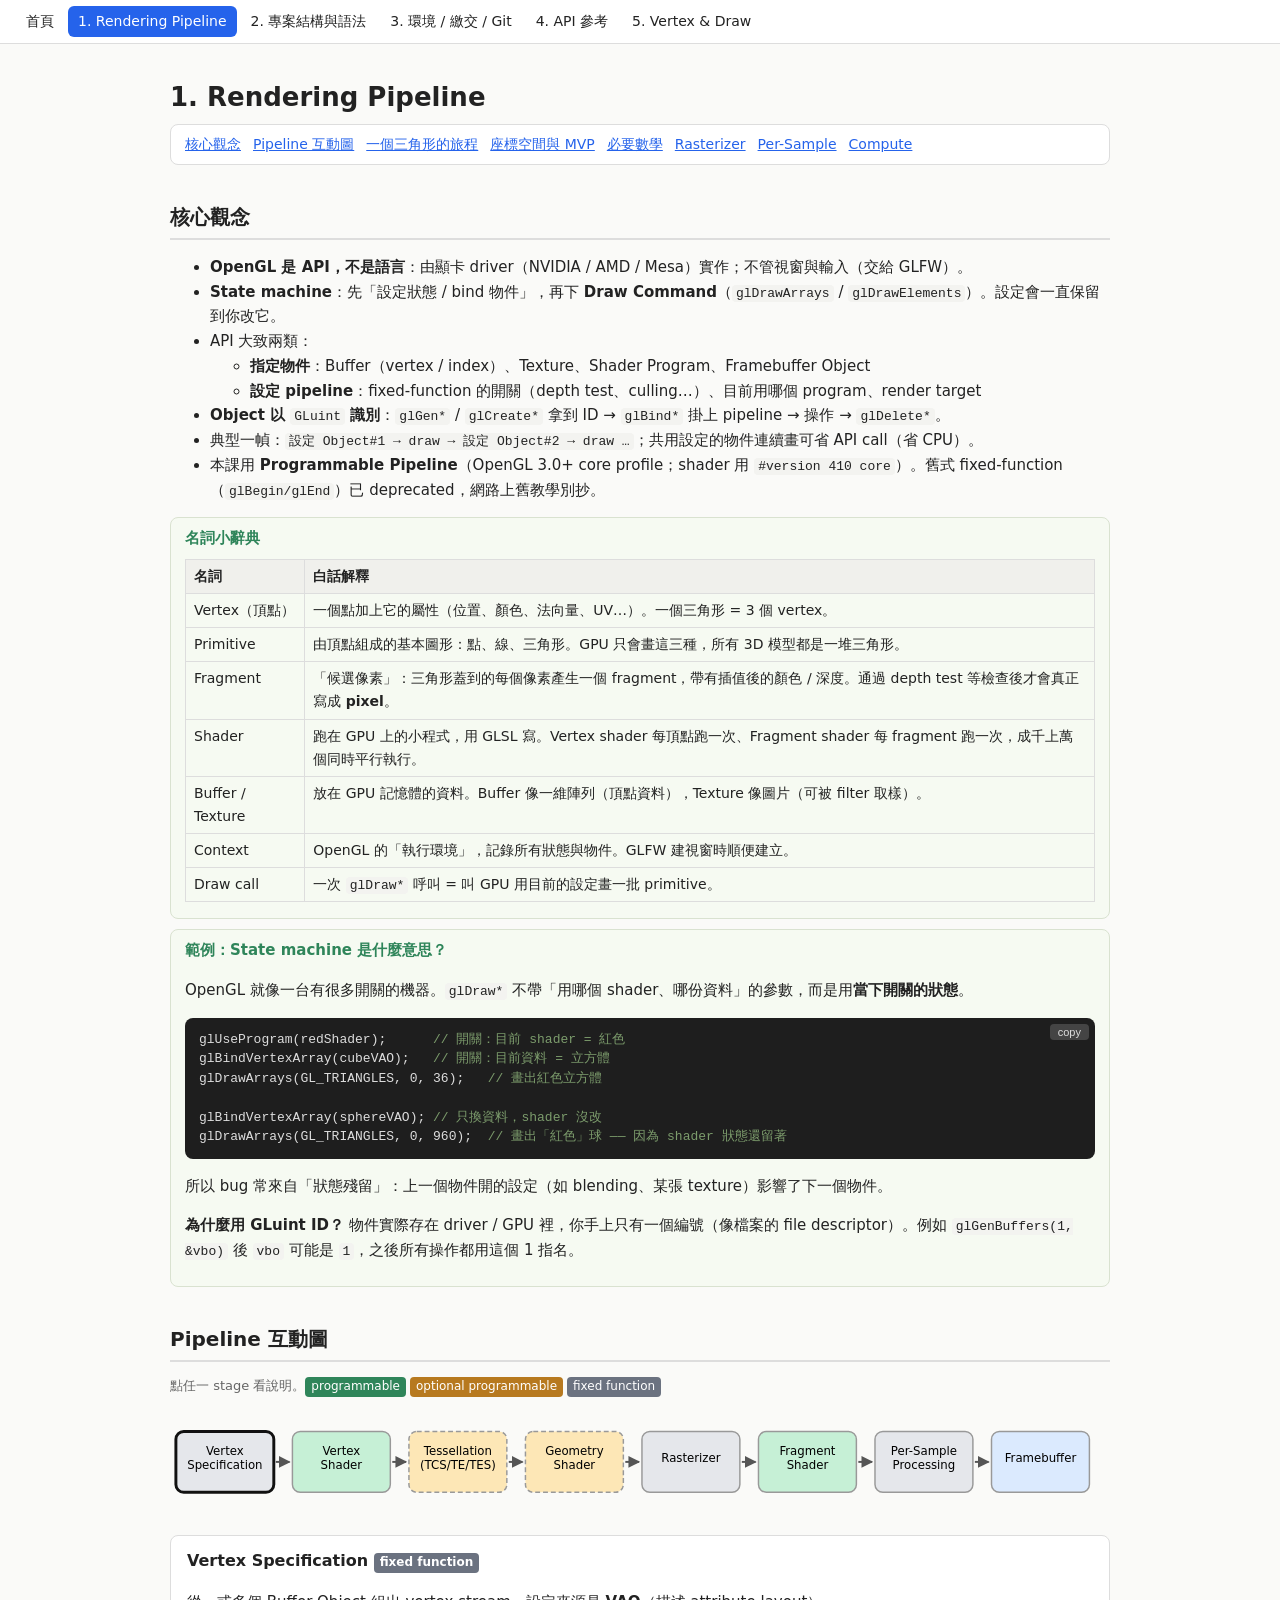
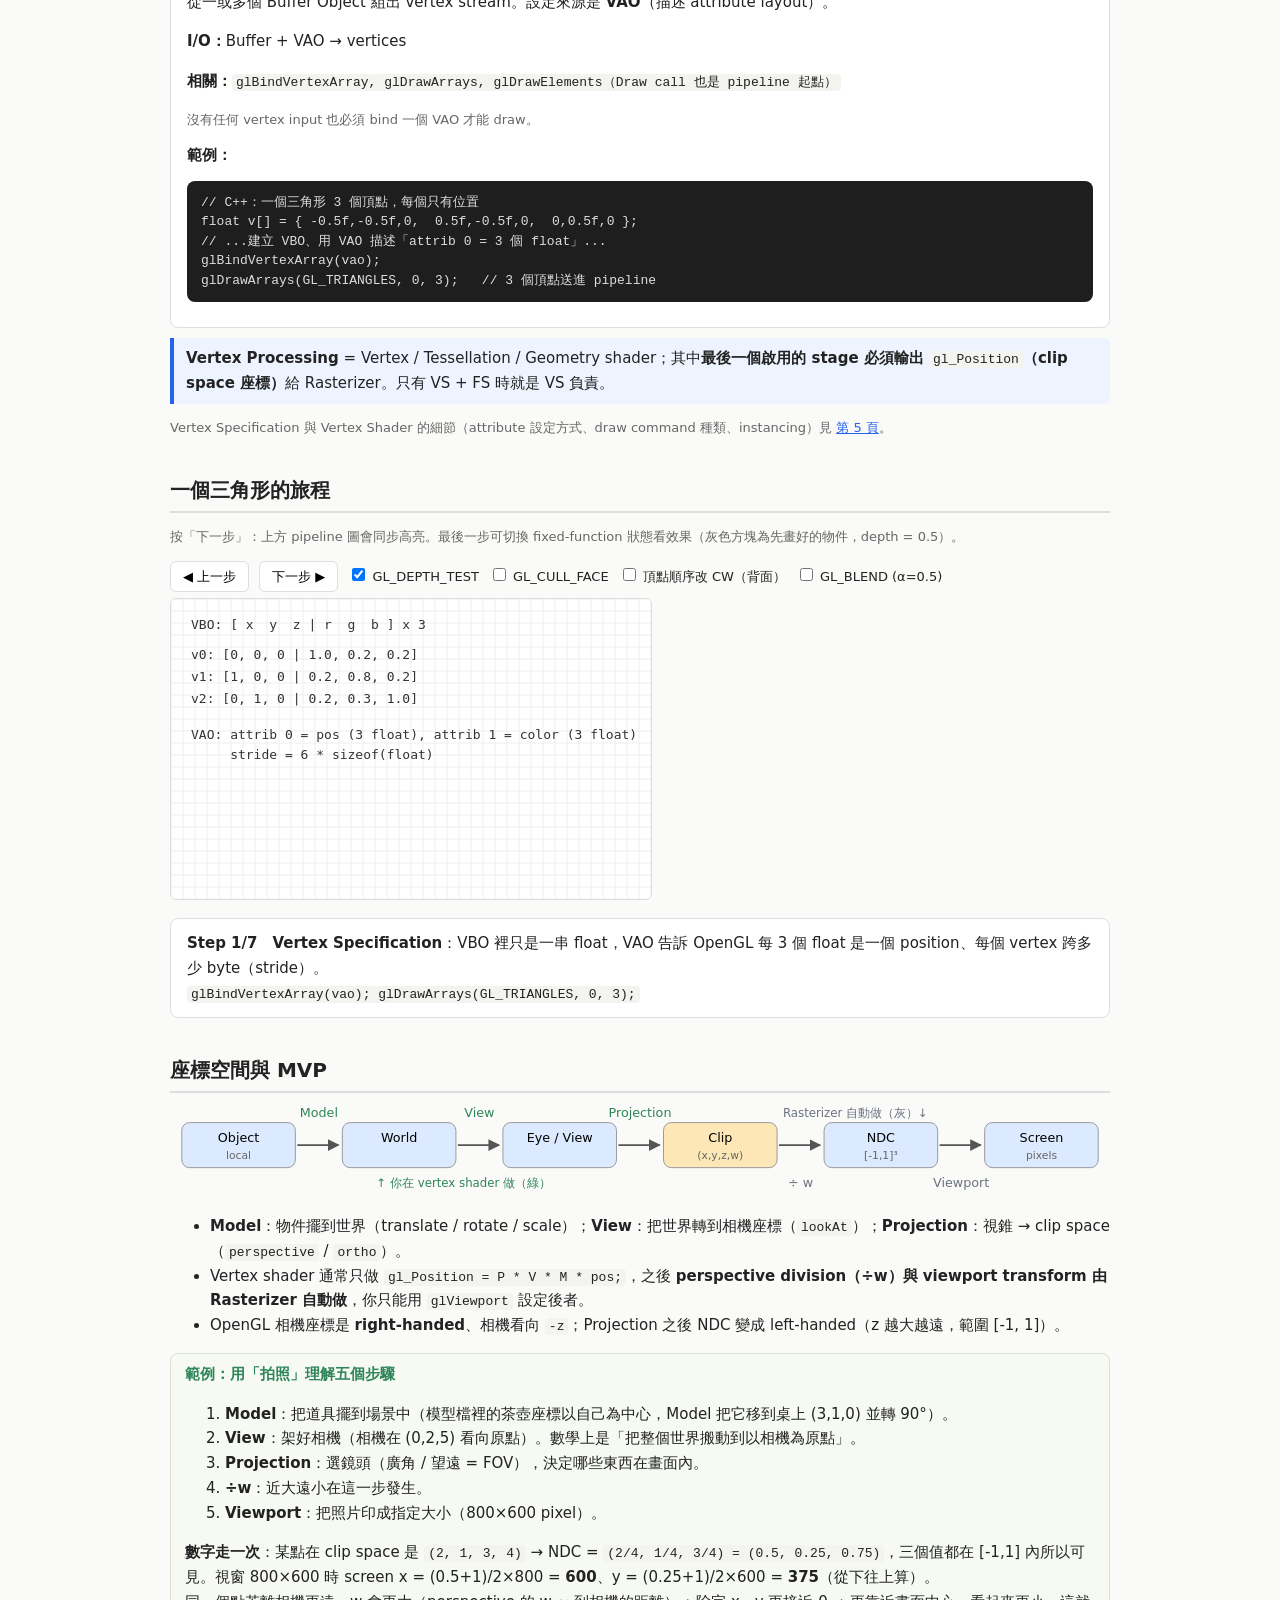
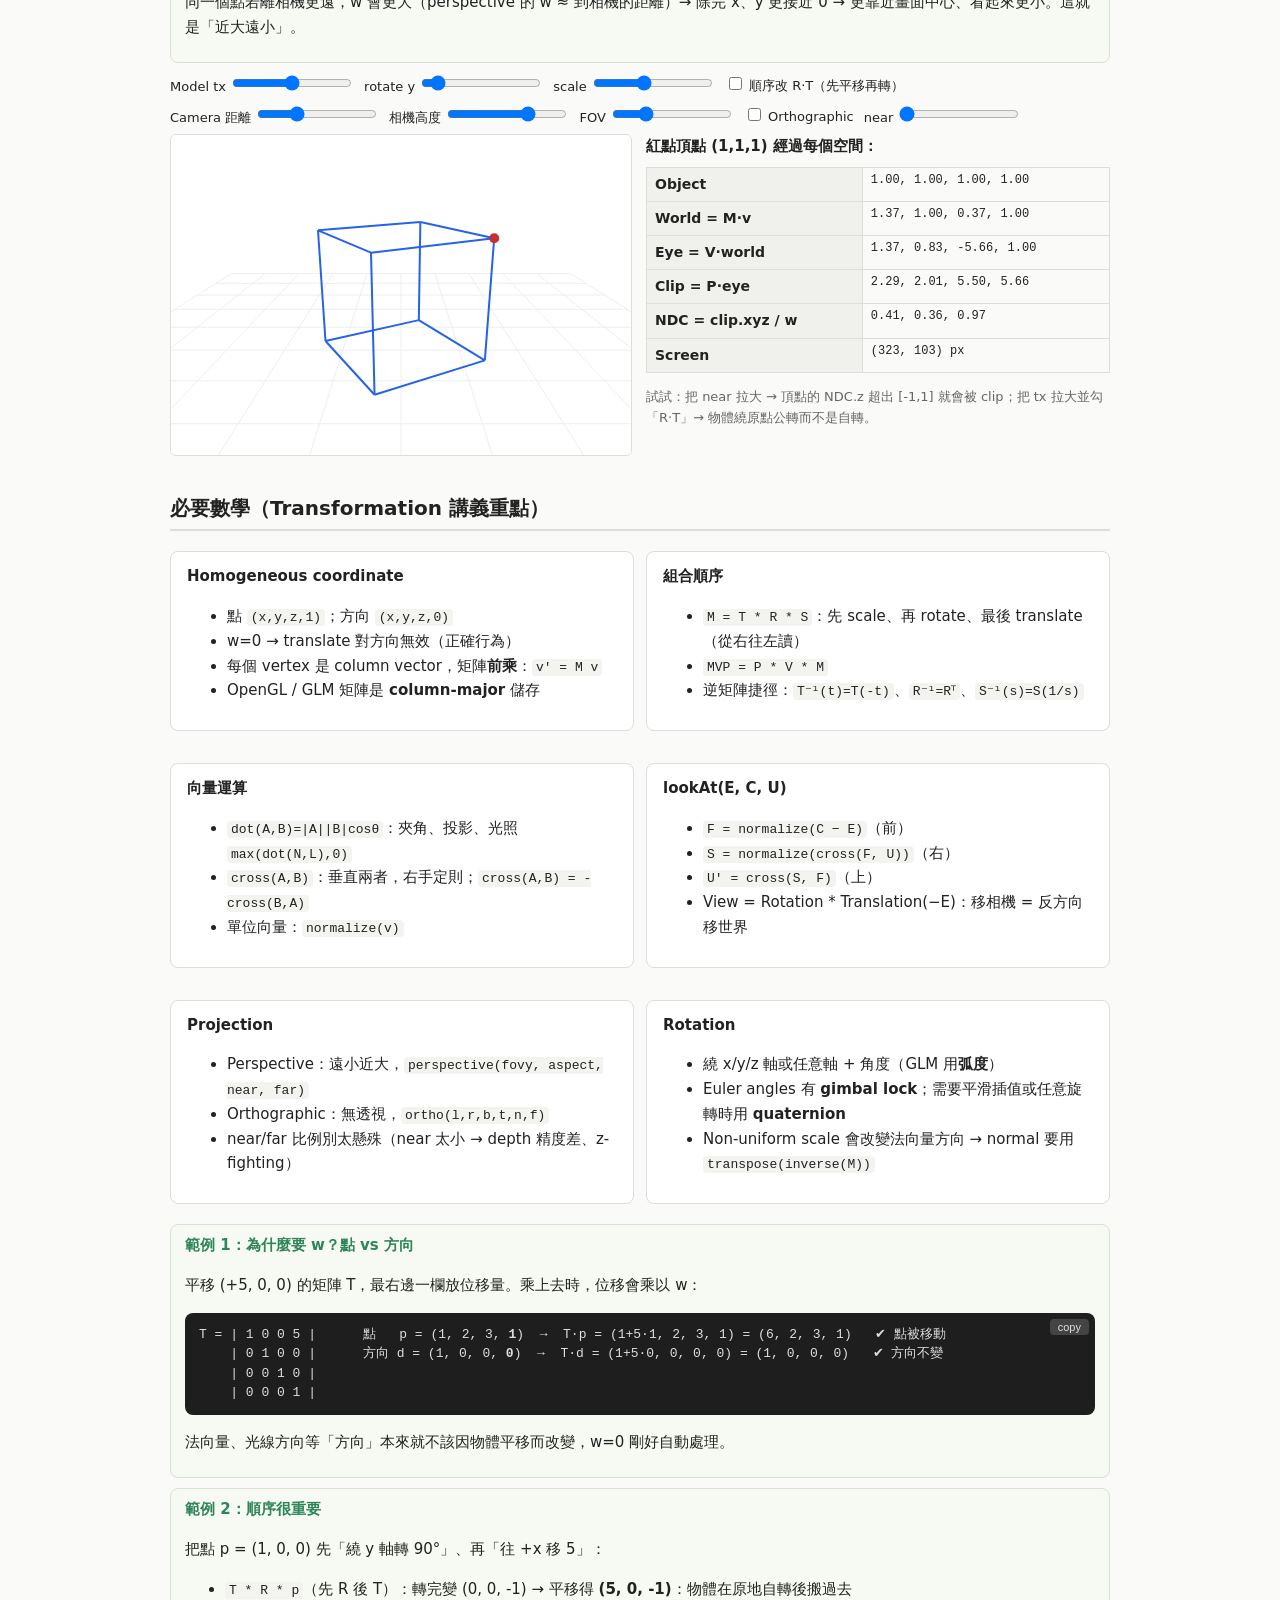
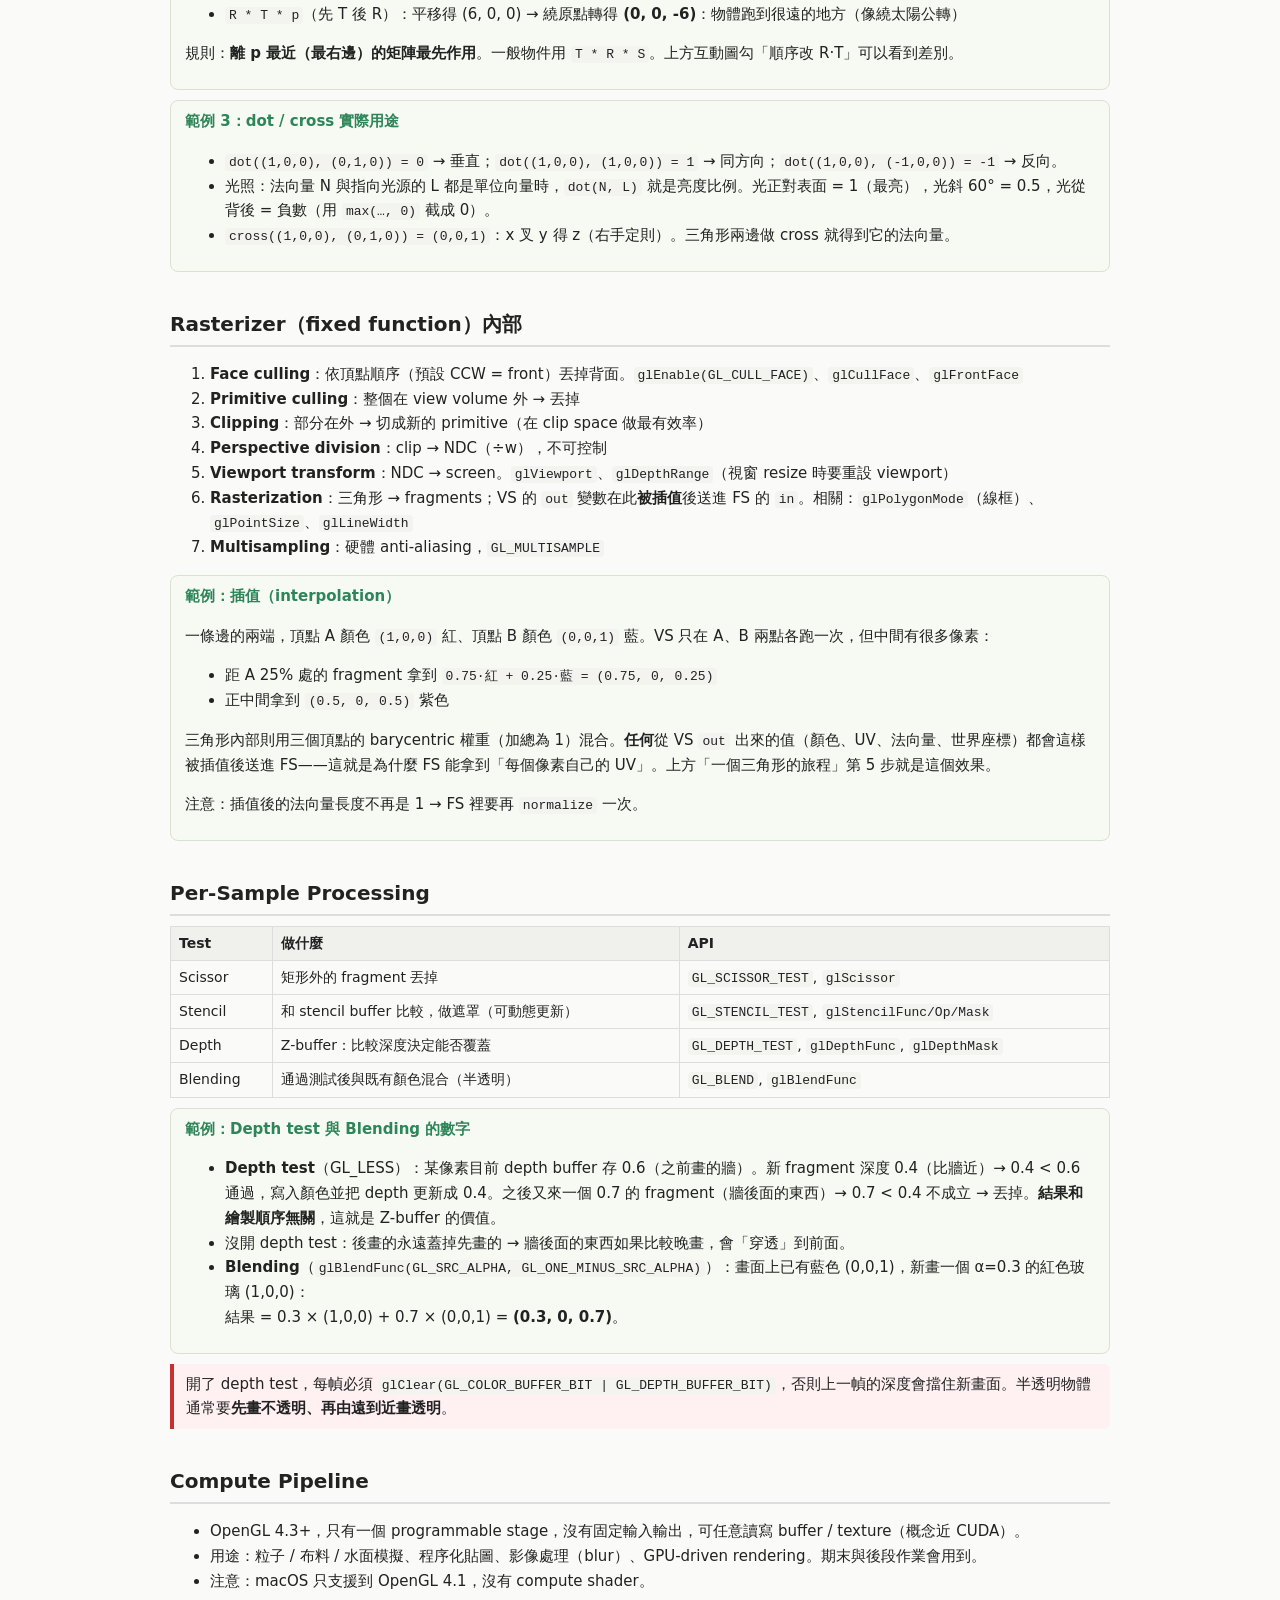
==== commit e2abbac9: "Add lecture 05 (vertex processing & draw commands) page and stb_image content Co-Authored-By: Claude" ====
--- a/01-pipeline.html
+++ b/01-pipeline.html
@@ -53,6 +53,8 @@
 <svg id="pipe" viewBox="0 0 960 110"></svg>
 <div id="info" class="card"></div>
 <div class="note"><b>Vertex Processing</b> = Vertex / Tessellation / Geometry shader；其中<b>最後一個啟用的 stage 必須輸出 <code>gl_Position</code>（clip space 座標）</b>給 Rasterizer。只有 VS + FS 時就是 VS 負責。</div>
+
+<p class="mut">Vertex Specification 與 Vertex Shader 的細節（attribute 設定方式、draw command 種類、instancing）見 <a href="05-vertex-draw.html">第 5 頁</a>。</p>
 
 <h2 id="walk">一個三角形的旅程</h2>
 <p class="mut">按「下一步」：上方 pipeline 圖會同步高亮。最後一步可切換 fixed-function 狀態看效果（灰色方塊為先畫好的物件，depth = 0.5）。</p>
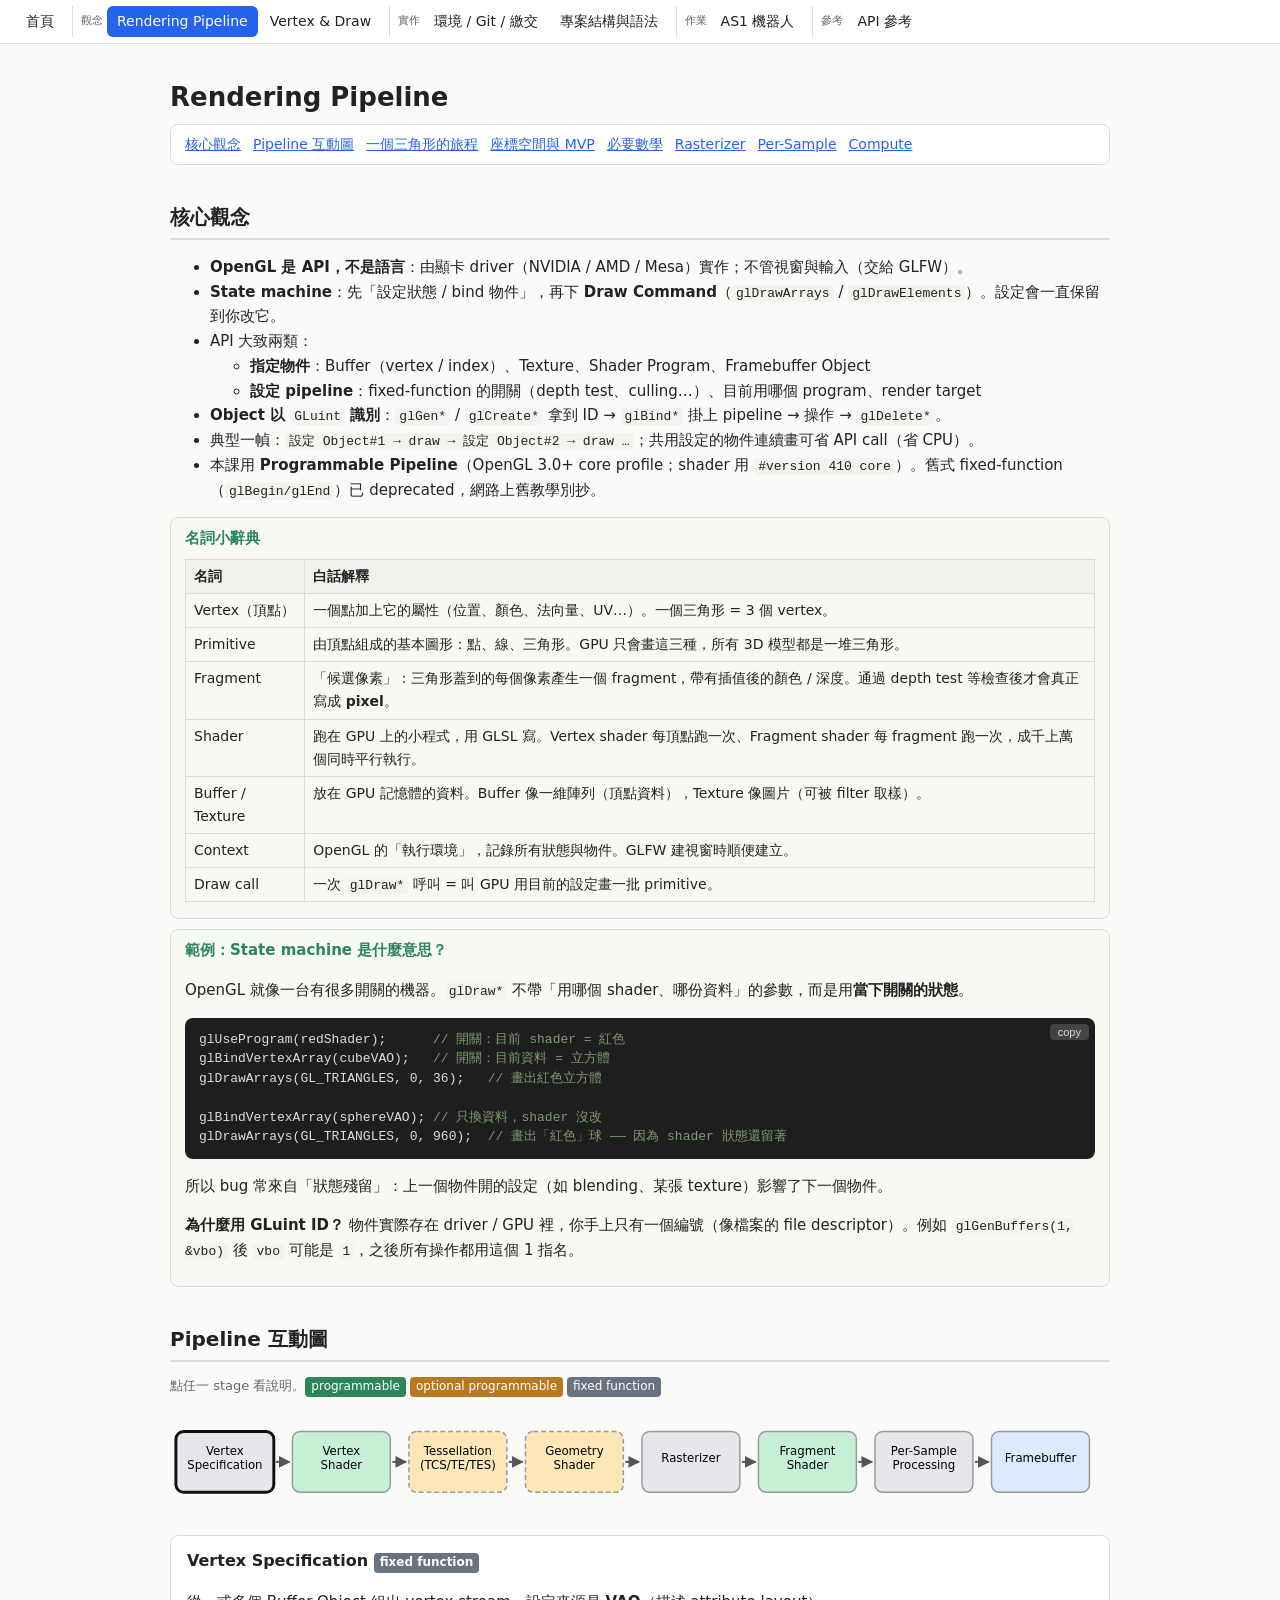
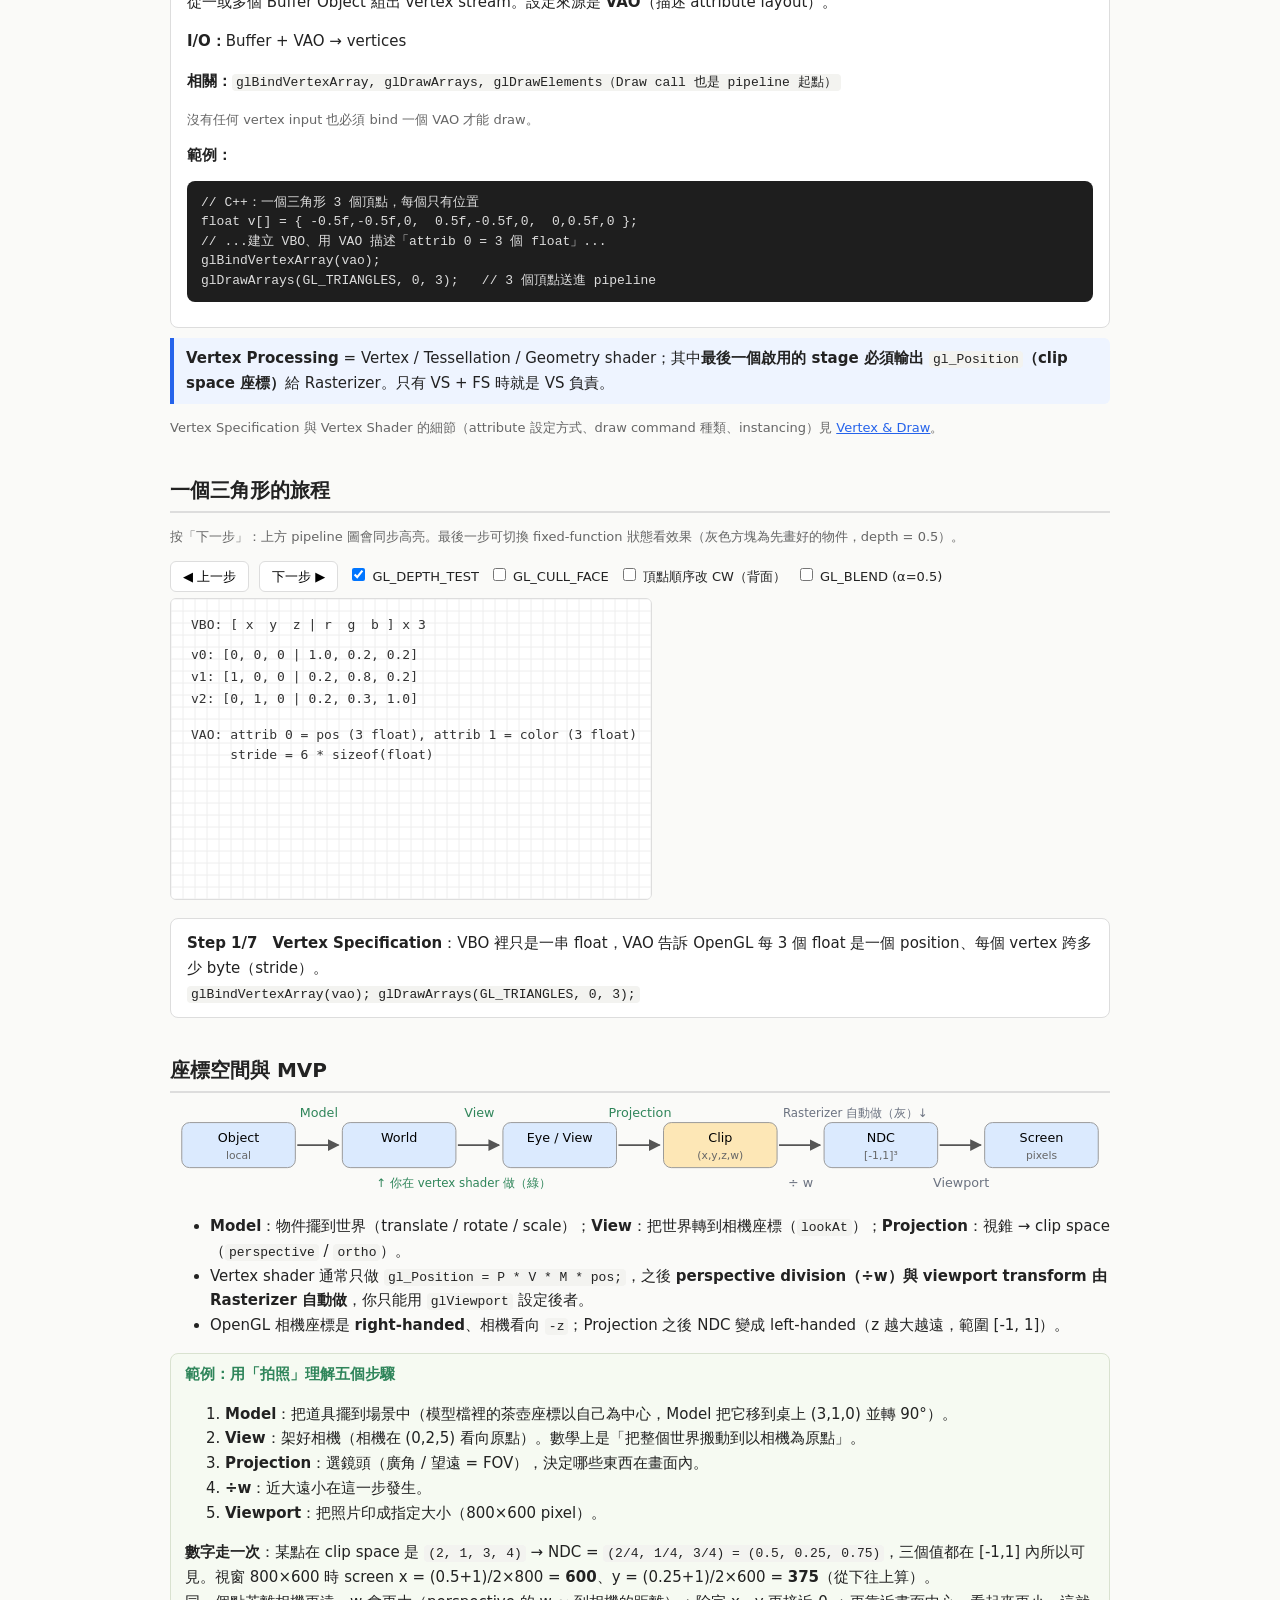
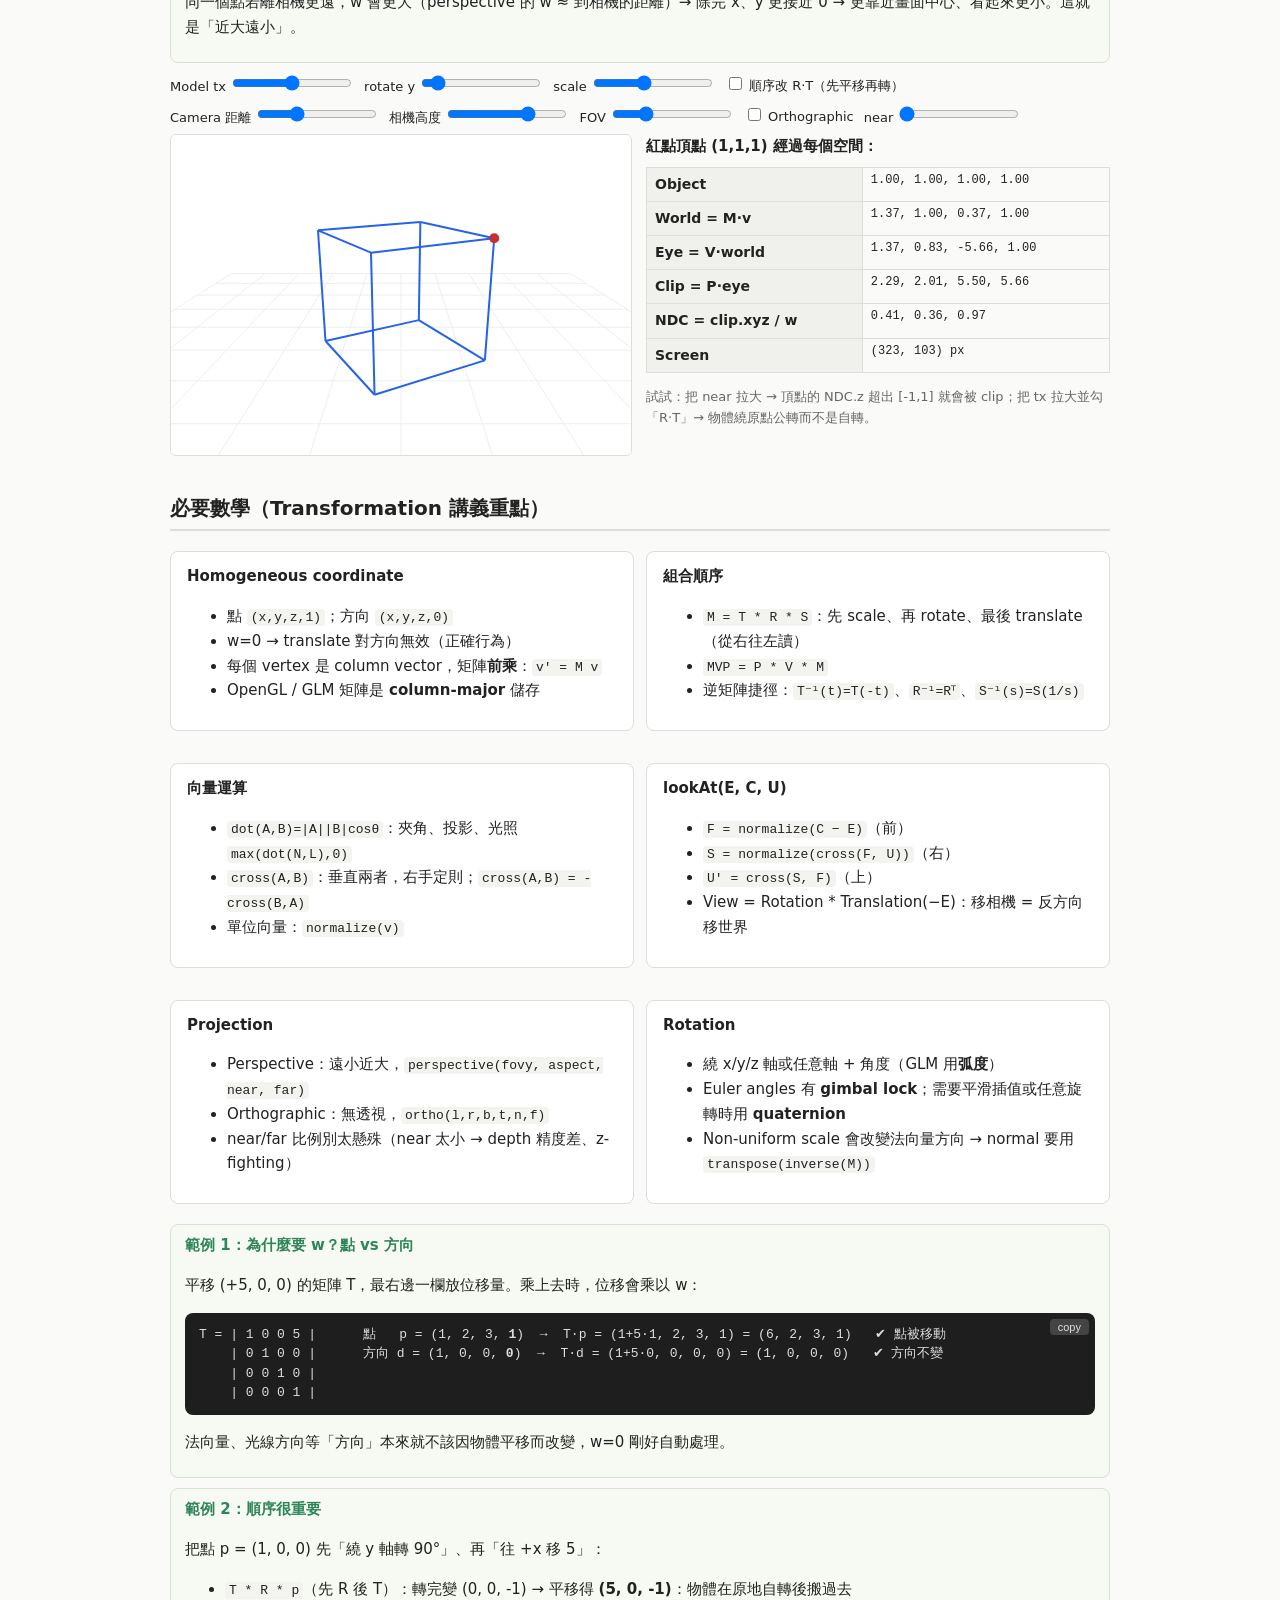
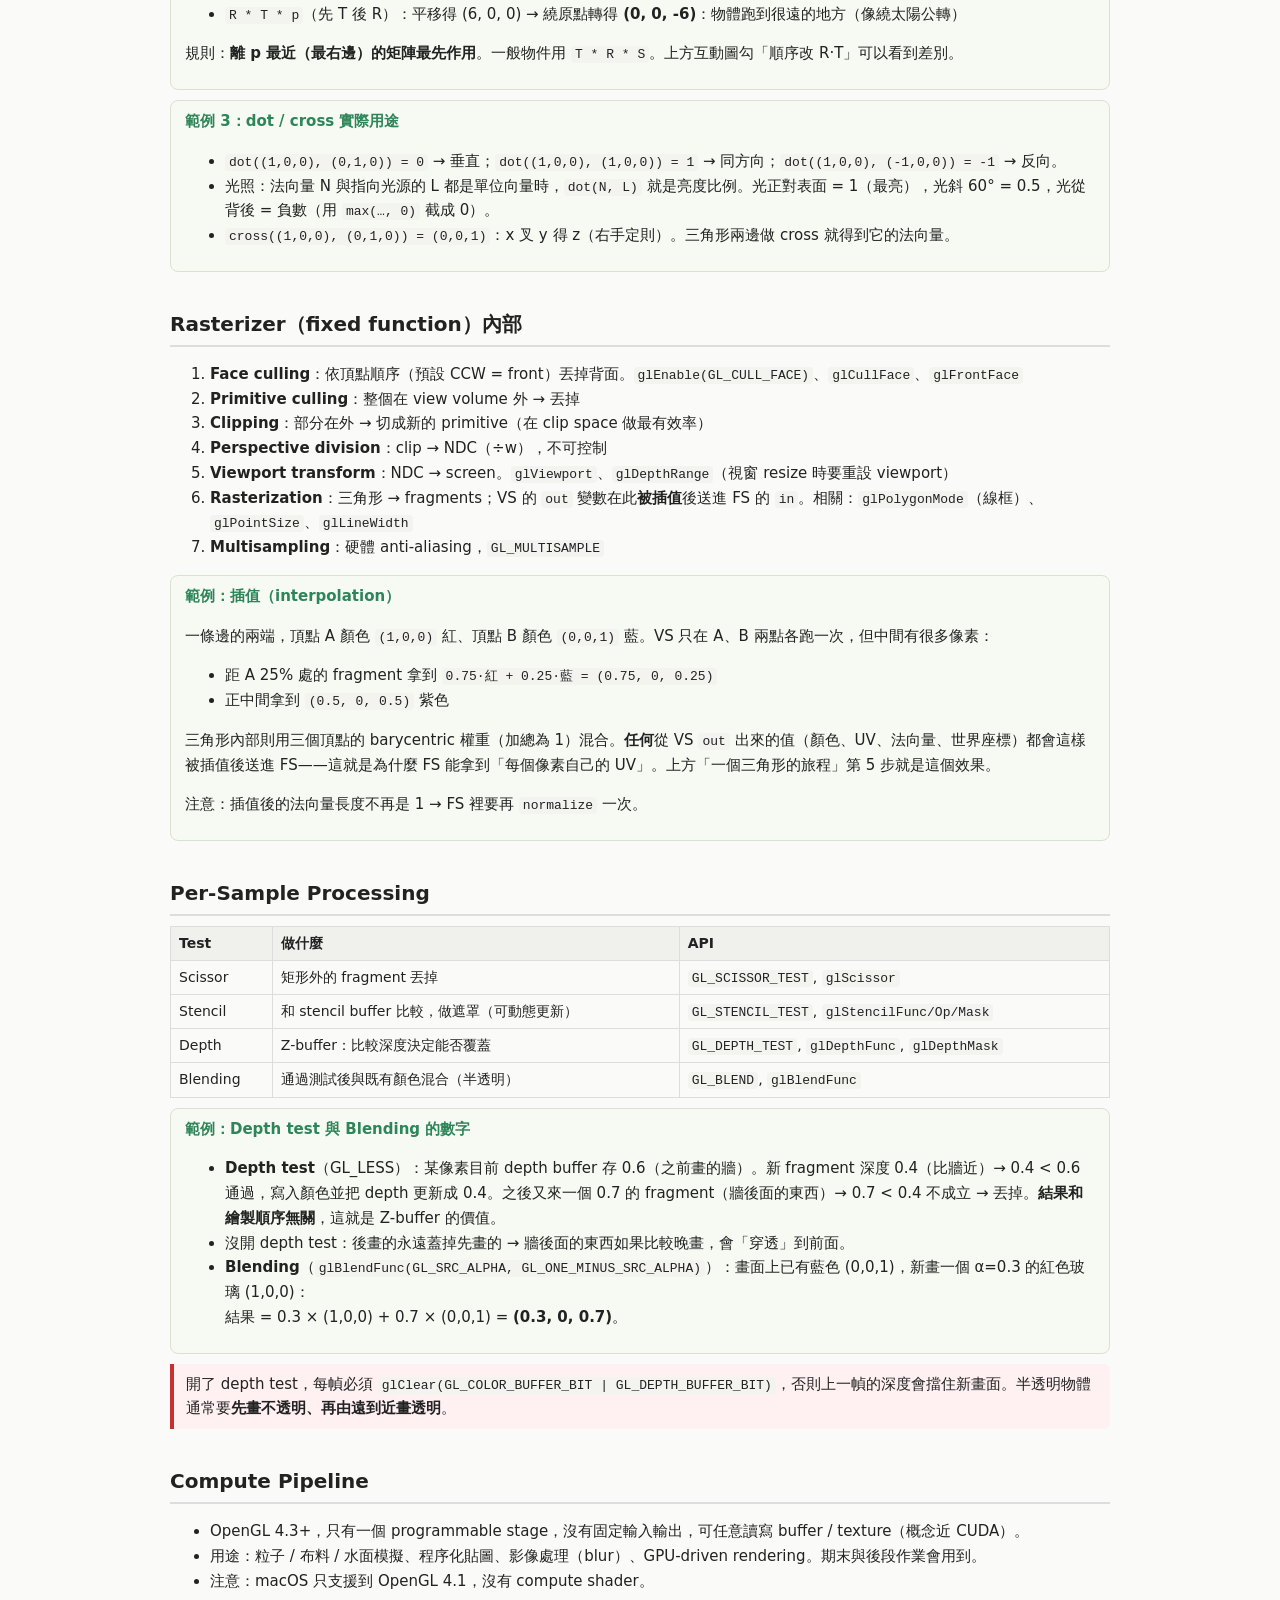
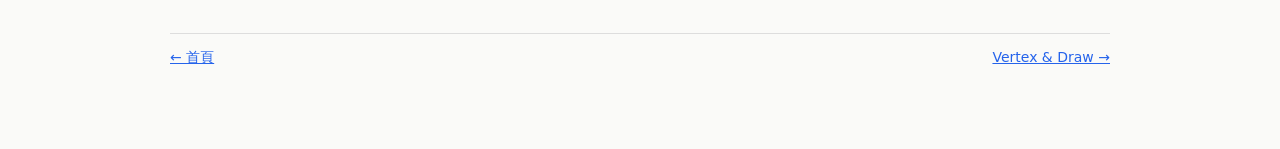
==== commit 3f332c25: "Add Assignment 1 (animated robot) page and reorganize navigation - as1-robot.html: overview, grading" ====
--- a/01-pipeline.html
+++ b/01-pipeline.html
@@ -1,6 +1,6 @@
 <!doctype html>
 <html lang="zh-Hant"><head><meta charset="utf-8"><meta name="viewport" content="width=device-width,initial-scale=1">
-<title>1. Rendering Pipeline</title><link rel="stylesheet" href="style.css">
+<title>Rendering Pipeline</title><link rel="stylesheet" href="style.css">
 <style>
 #pipe g.st{cursor:pointer}
 #pipe g.st rect{stroke:#999;stroke-width:1.5}
@@ -12,7 +12,7 @@
 #vt td{font:12px ui-monospace,monospace}
 </style></head>
 <body><main>
-<h1>1. Rendering Pipeline</h1>
+<h1>Rendering Pipeline</h1>
 <div class="toc"><a href="#concept">核心觀念</a><a href="#pipeline">Pipeline 互動圖</a><a href="#walk">一個三角形的旅程</a><a href="#space">座標空間與 MVP</a><a href="#math">必要數學</a><a href="#raster">Rasterizer</a><a href="#persample">Per-Sample</a><a href="#compute">Compute</a></div>
 
 <h2 id="concept">核心觀念</h2>
@@ -54,7 +54,7 @@
 <div id="info" class="card"></div>
 <div class="note"><b>Vertex Processing</b> = Vertex / Tessellation / Geometry shader；其中<b>最後一個啟用的 stage 必須輸出 <code>gl_Position</code>（clip space 座標）</b>給 Rasterizer。只有 VS + FS 時就是 VS 負責。</div>
 
-<p class="mut">Vertex Specification 與 Vertex Shader 的細節（attribute 設定方式、draw command 種類、instancing）見 <a href="05-vertex-draw.html">第 5 頁</a>。</p>
+<p class="mut">Vertex Specification 與 Vertex Shader 的細節（attribute 設定方式、draw command 種類、instancing）見 <a href="05-vertex-draw.html">Vertex &amp; Draw</a>。</p>
 
 <h2 id="walk">一個三角形的旅程</h2>
 <p class="mut">按「下一步」：上方 pipeline 圖會同步高亮。最後一步可切換 fixed-function 狀態看效果（灰色方塊為先畫好的物件，depth = 0.5）。</p>
--- a/style.css
+++ b/style.css
@@ -4,6 +4,10 @@
 nav.top{position:sticky;top:0;z-index:9;background:#fff;border-bottom:1px solid var(--line);display:flex;gap:4px;padding:6px 16px;flex-wrap:wrap}
 nav.top a{padding:4px 10px;border-radius:6px;color:var(--fg);text-decoration:none;font-size:14px}
 nav.top a.on{background:var(--acc);color:#fff}
+nav.top .grp{display:flex;align-items:center;gap:2px;padding-right:8px;margin-right:4px;border-right:1px solid var(--line)}
+nav.top .grp:last-child{border-right:0}
+nav.top .grp i{font-style:normal;font-size:11px;color:var(--mut);margin-right:2px}
+.pn{display:flex;justify-content:space-between;gap:12px;margin-top:40px;padding-top:12px;border-top:1px solid var(--line);font-size:14px}
 main{max-width:980px;margin:0 auto;padding:16px 20px 80px}
 h1{font-size:26px;margin:.6em 0 .2em}
 h2{font-size:20px;margin:1.8em 0 .5em;padding-bottom:4px;border-bottom:2px solid var(--line)}
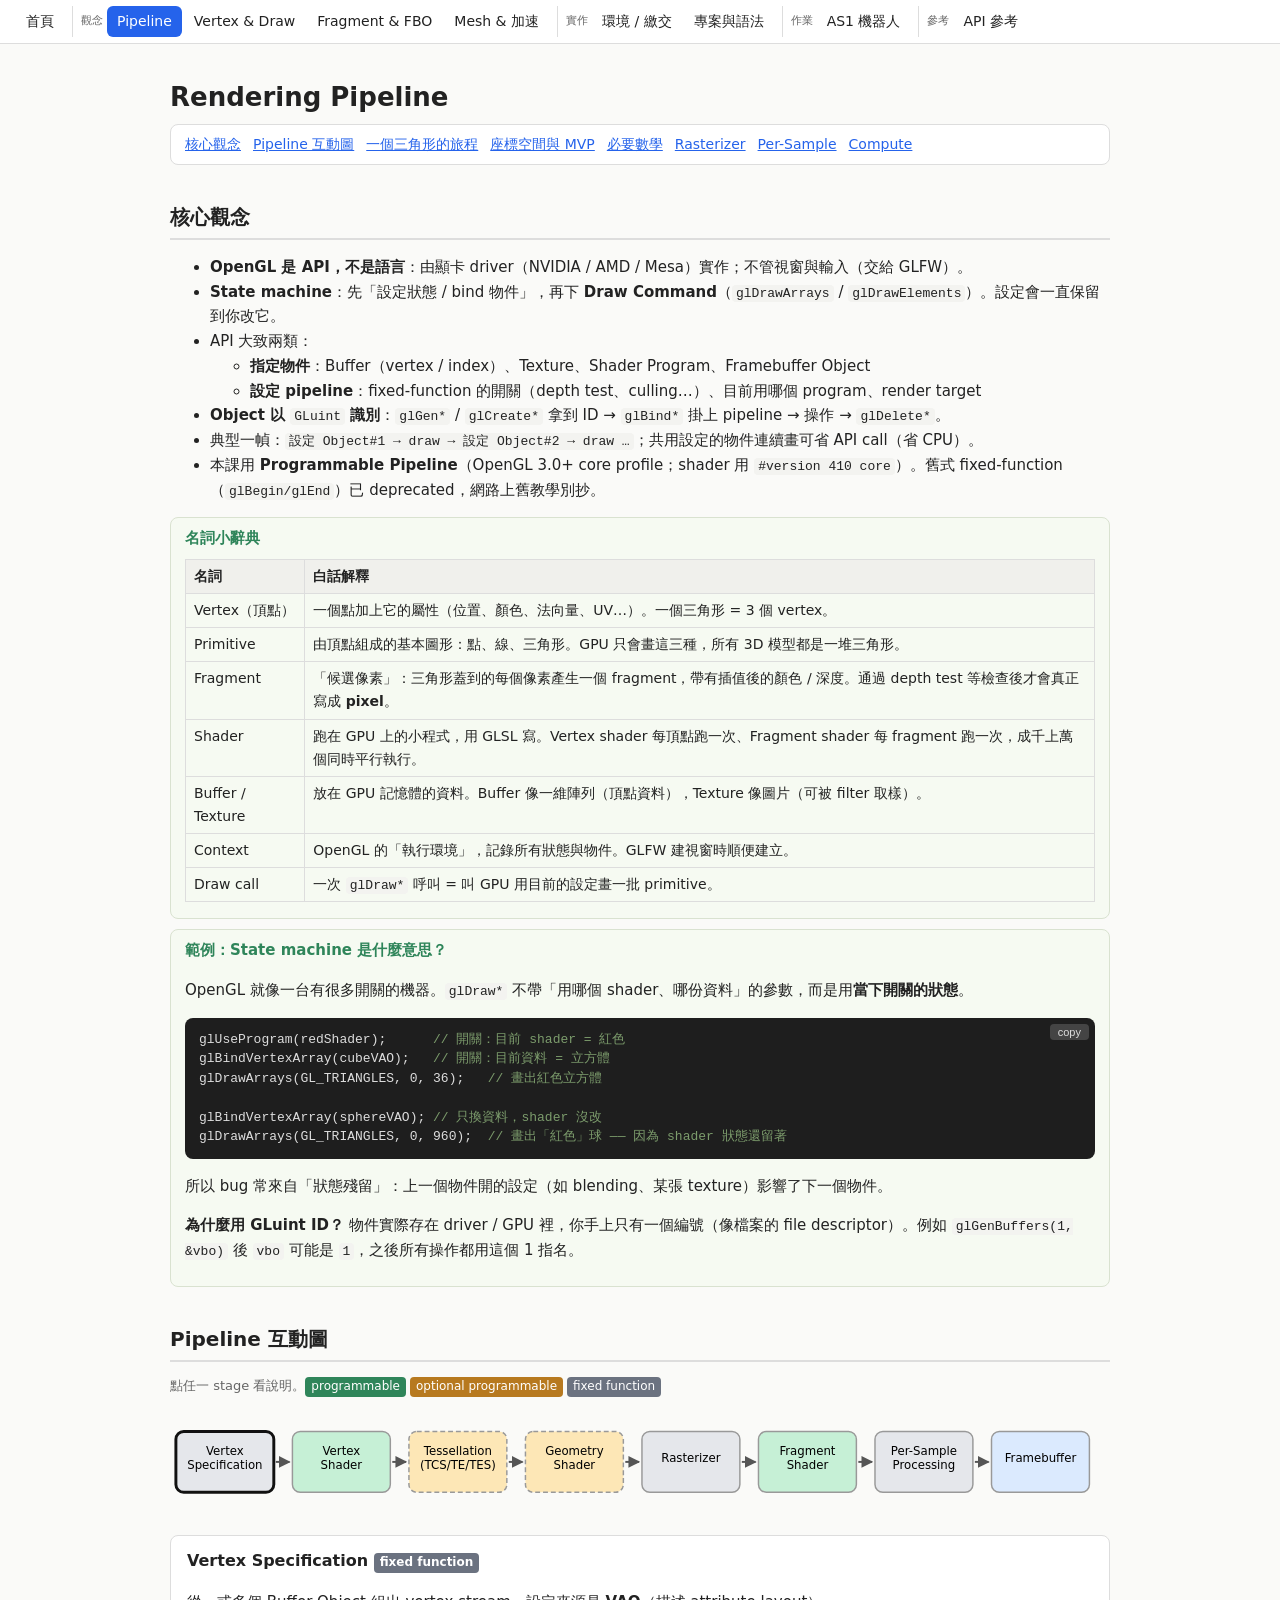
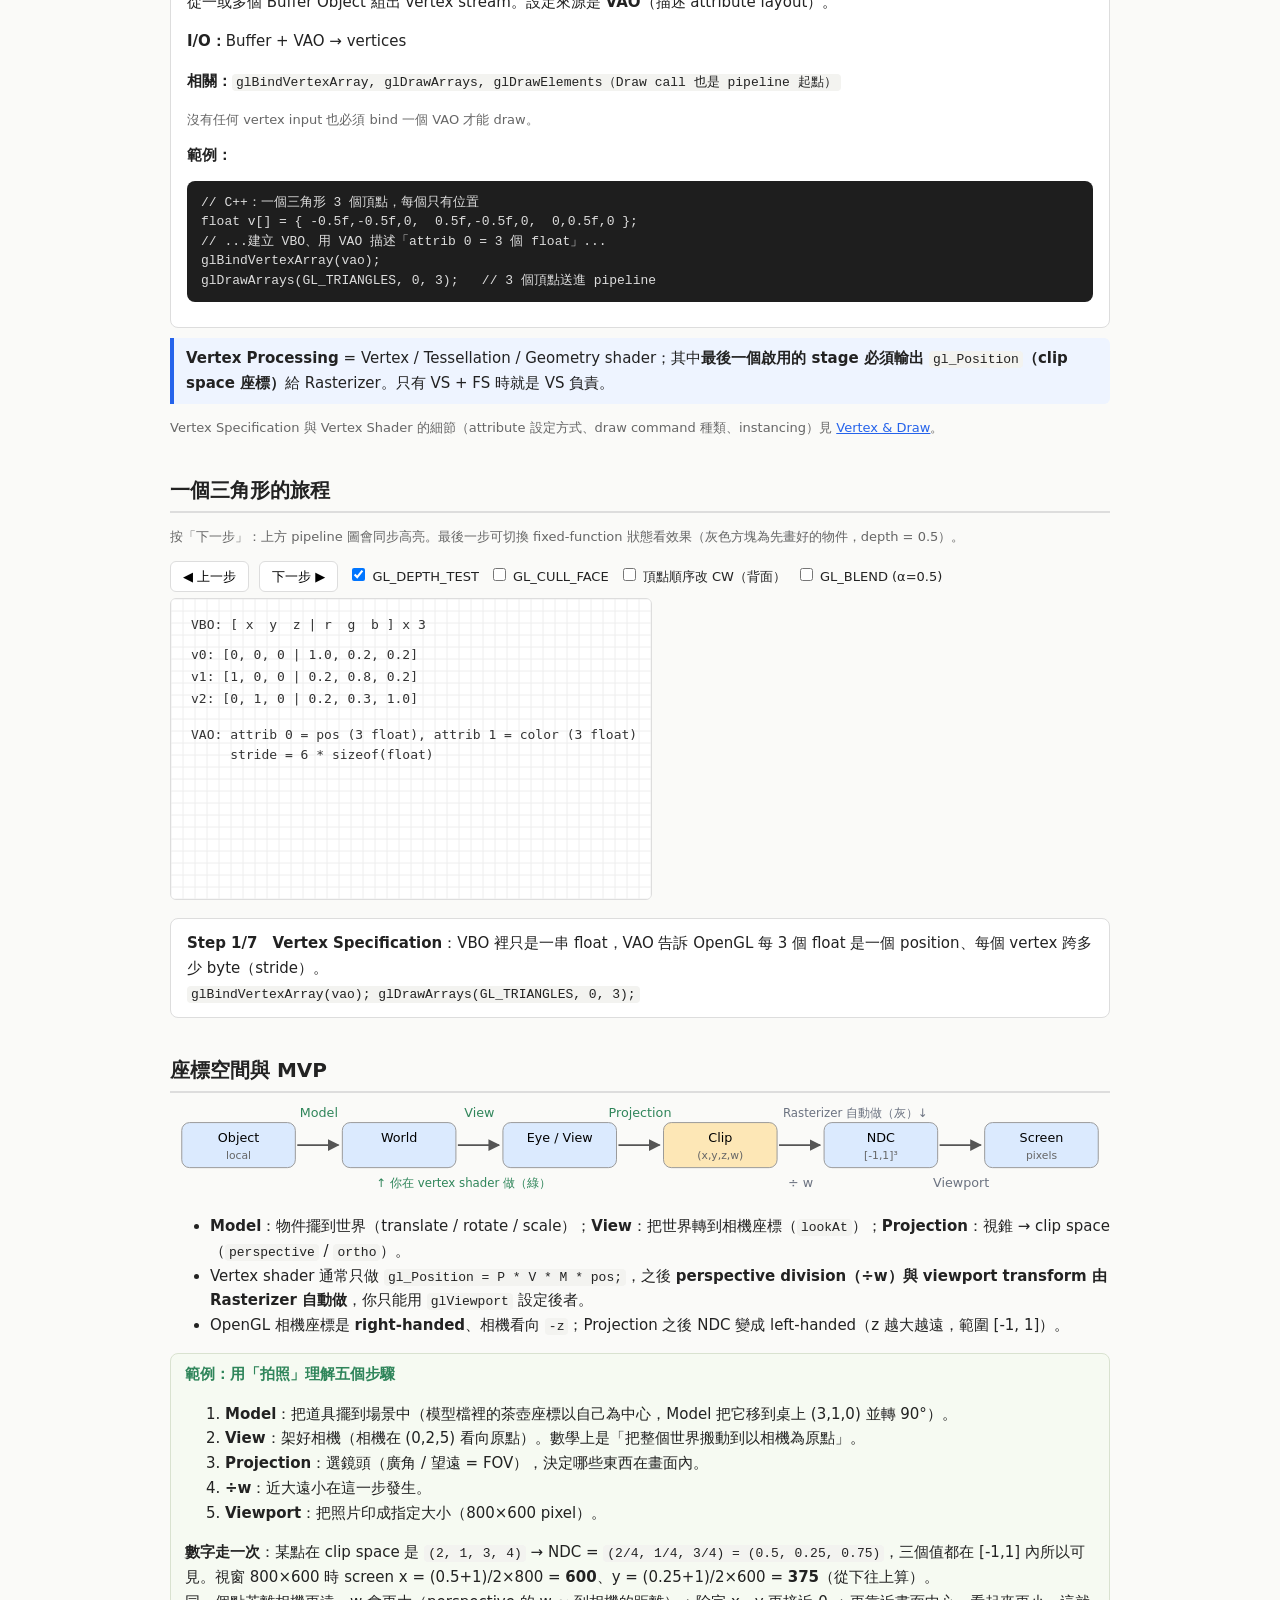
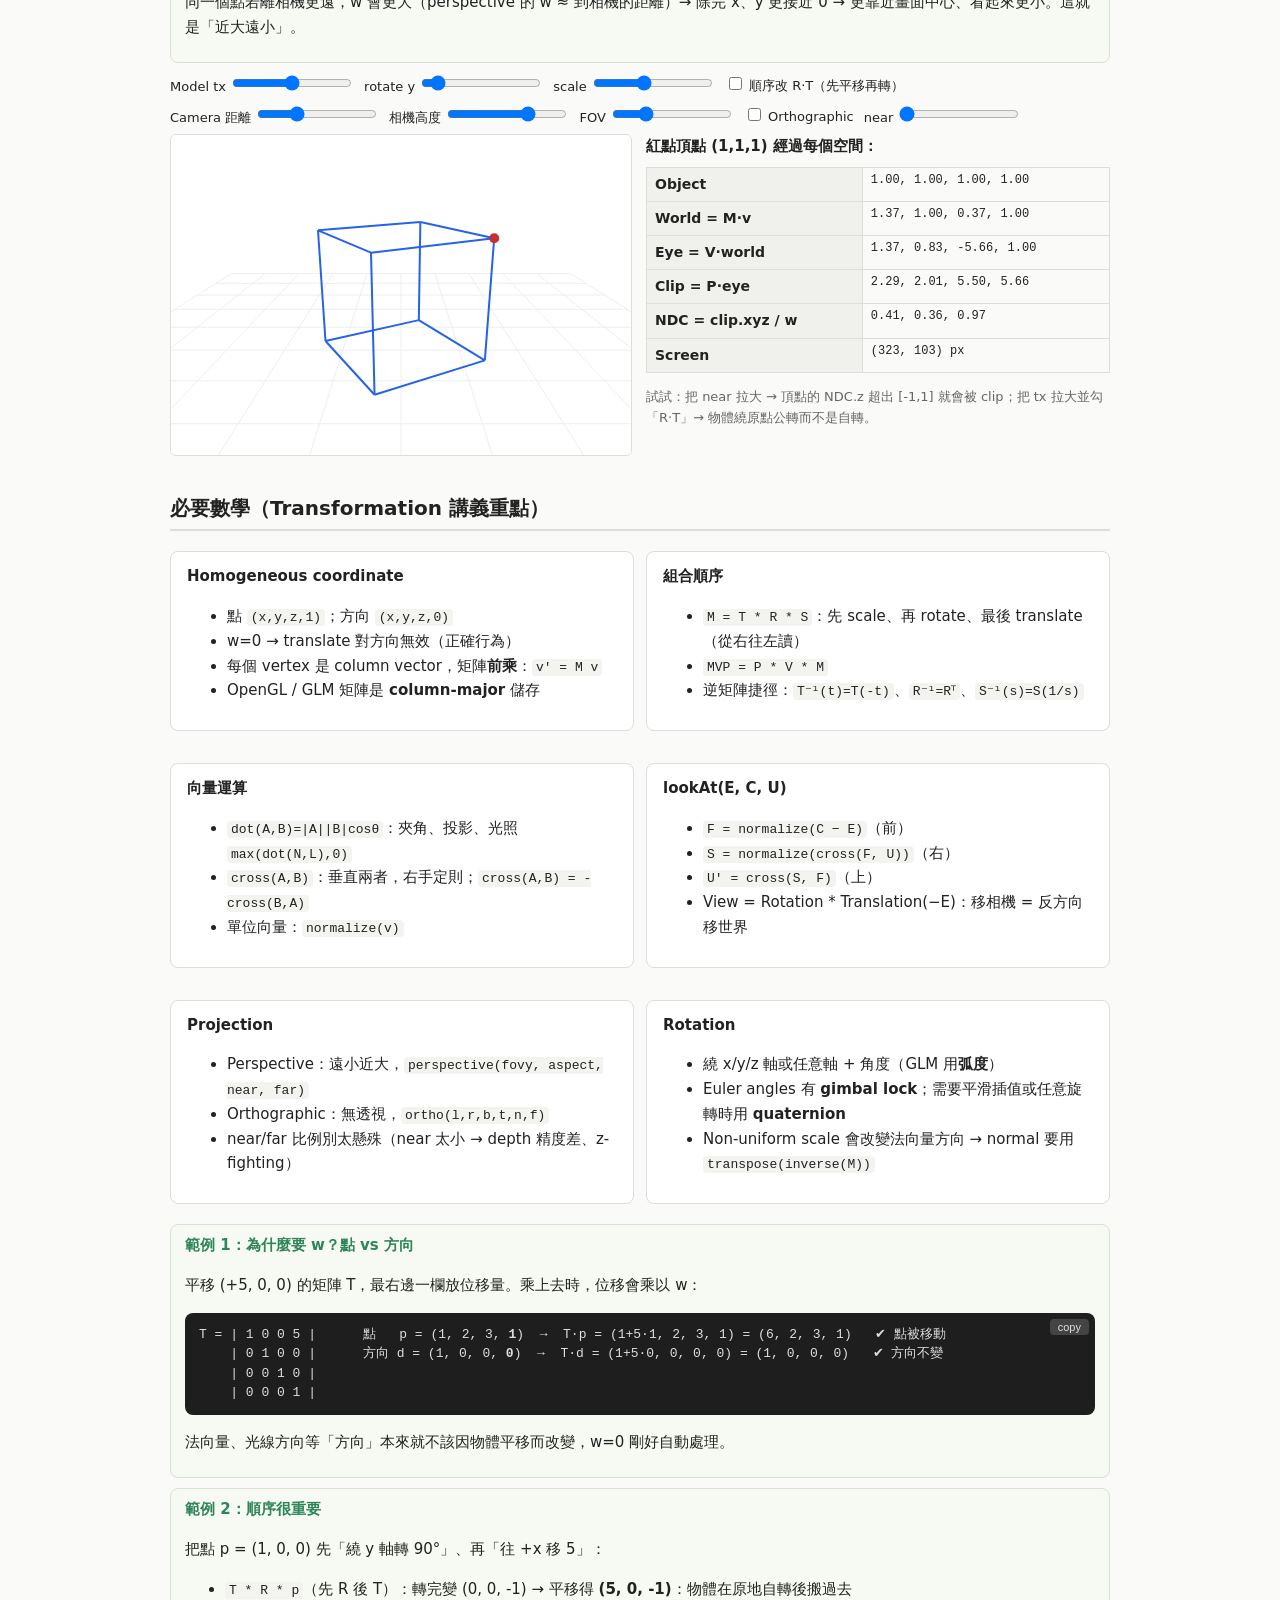
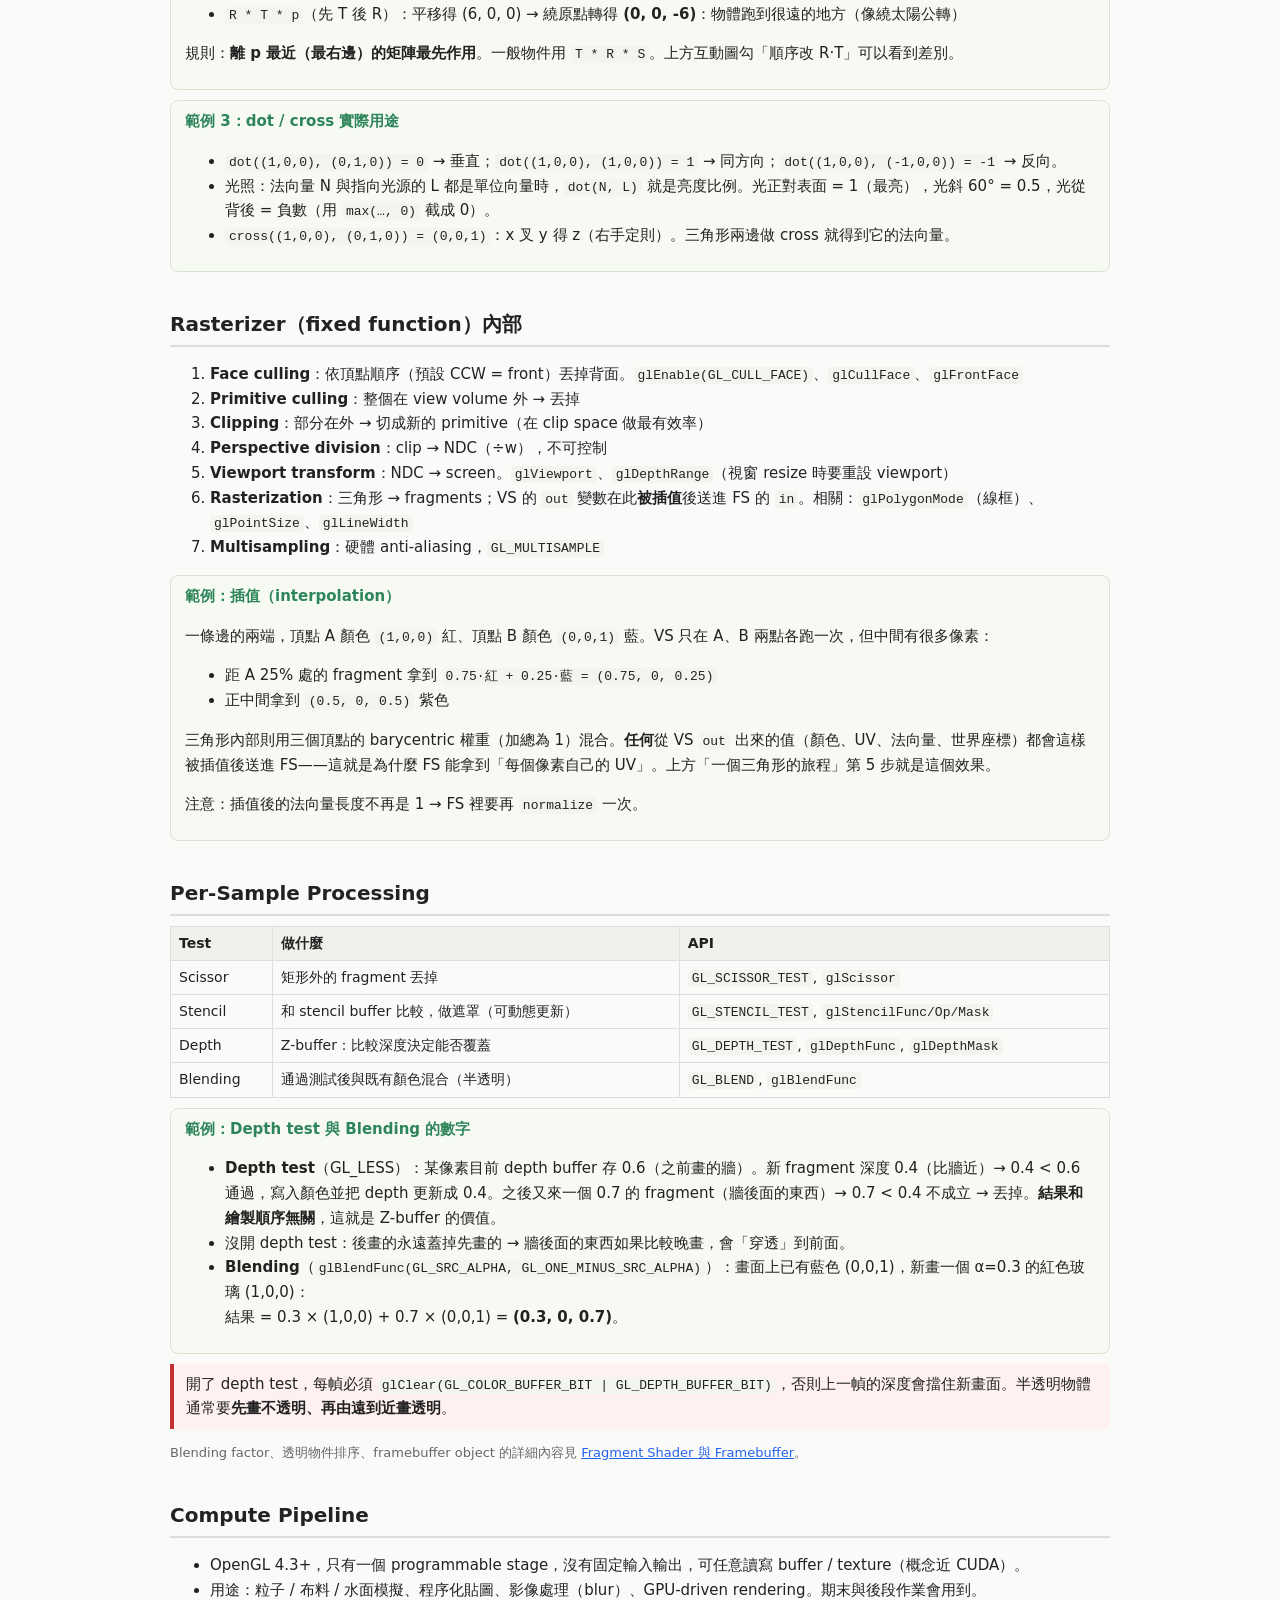
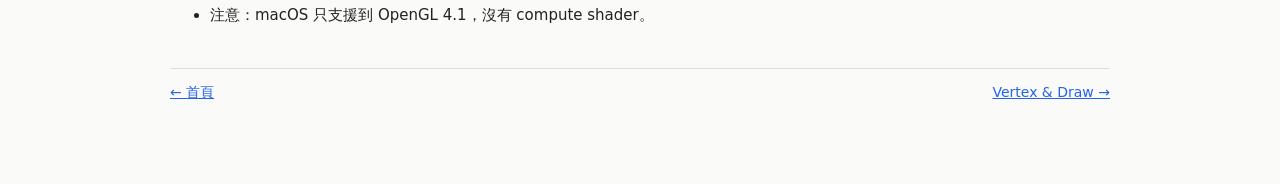
==== commit 8ecb4a9a: "Add lecture 06 (fragment/FBO) and 07 (mesh rendering + Assimp) pages - 06-fragment-fbo.html: per-sam" ====
--- a/01-pipeline.html
+++ b/01-pipeline.html
@@ -183,6 +183,8 @@
 <li><b>Blending</b>（<code>glBlendFunc(GL_SRC_ALPHA, GL_ONE_MINUS_SRC_ALPHA)</code>）：畫面上已有藍色 (0,0,1)，新畫一個 α=0.3 的紅色玻璃 (1,0,0)：<br>
 結果 = 0.3 × (1,0,0) + 0.7 × (0,0,1) = <b>(0.3, 0, 0.7)</b>。</li></ul></div>
 <div class="warn">開了 depth test，每幀必須 <code>glClear(GL_COLOR_BUFFER_BIT | GL_DEPTH_BUFFER_BIT)</code>，否則上一幀的深度會擋住新畫面。半透明物體通常要<b>先畫不透明、再由遠到近畫透明</b>。</div>
+
+<p class="mut">Blending factor、透明物件排序、framebuffer object 的詳細內容見 <a href="06-fragment-fbo.html">Fragment Shader 與 Framebuffer</a>。</p>
 
 <h2 id="compute">Compute Pipeline</h2>
 <ul>
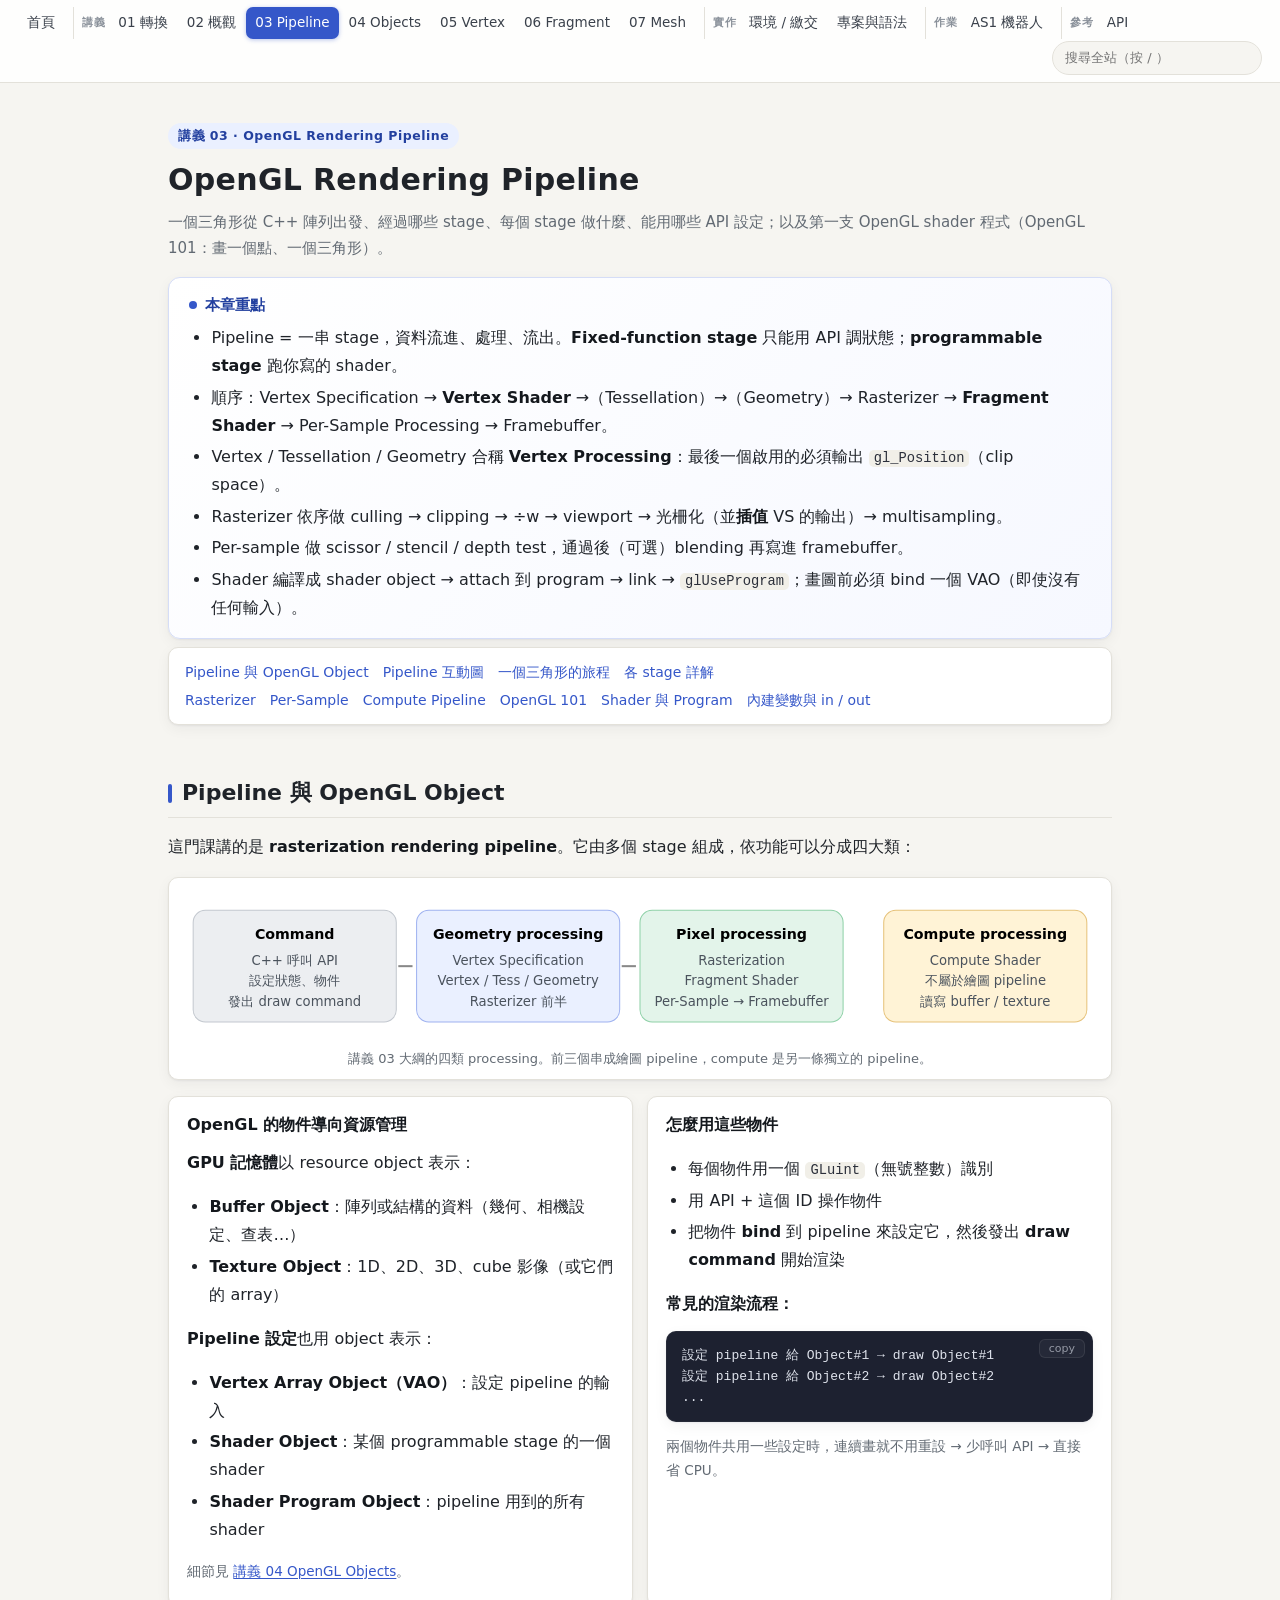
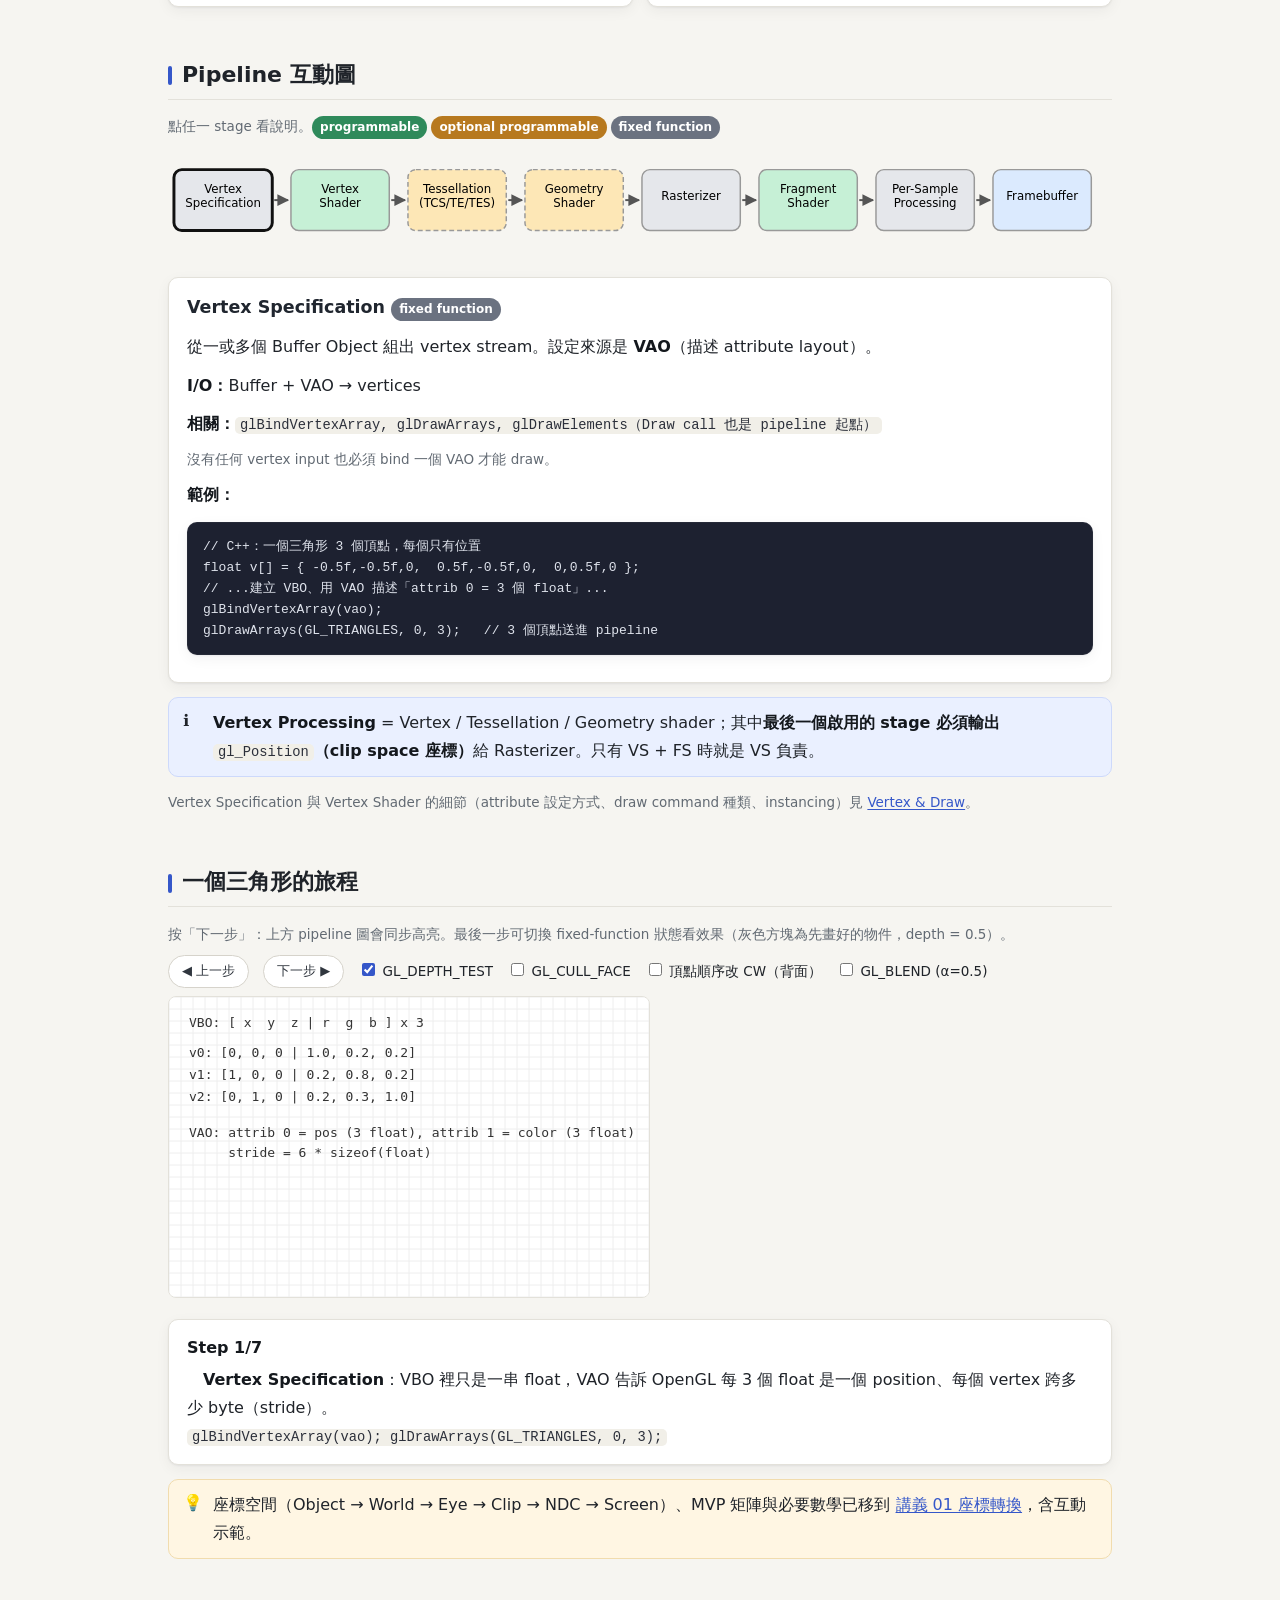
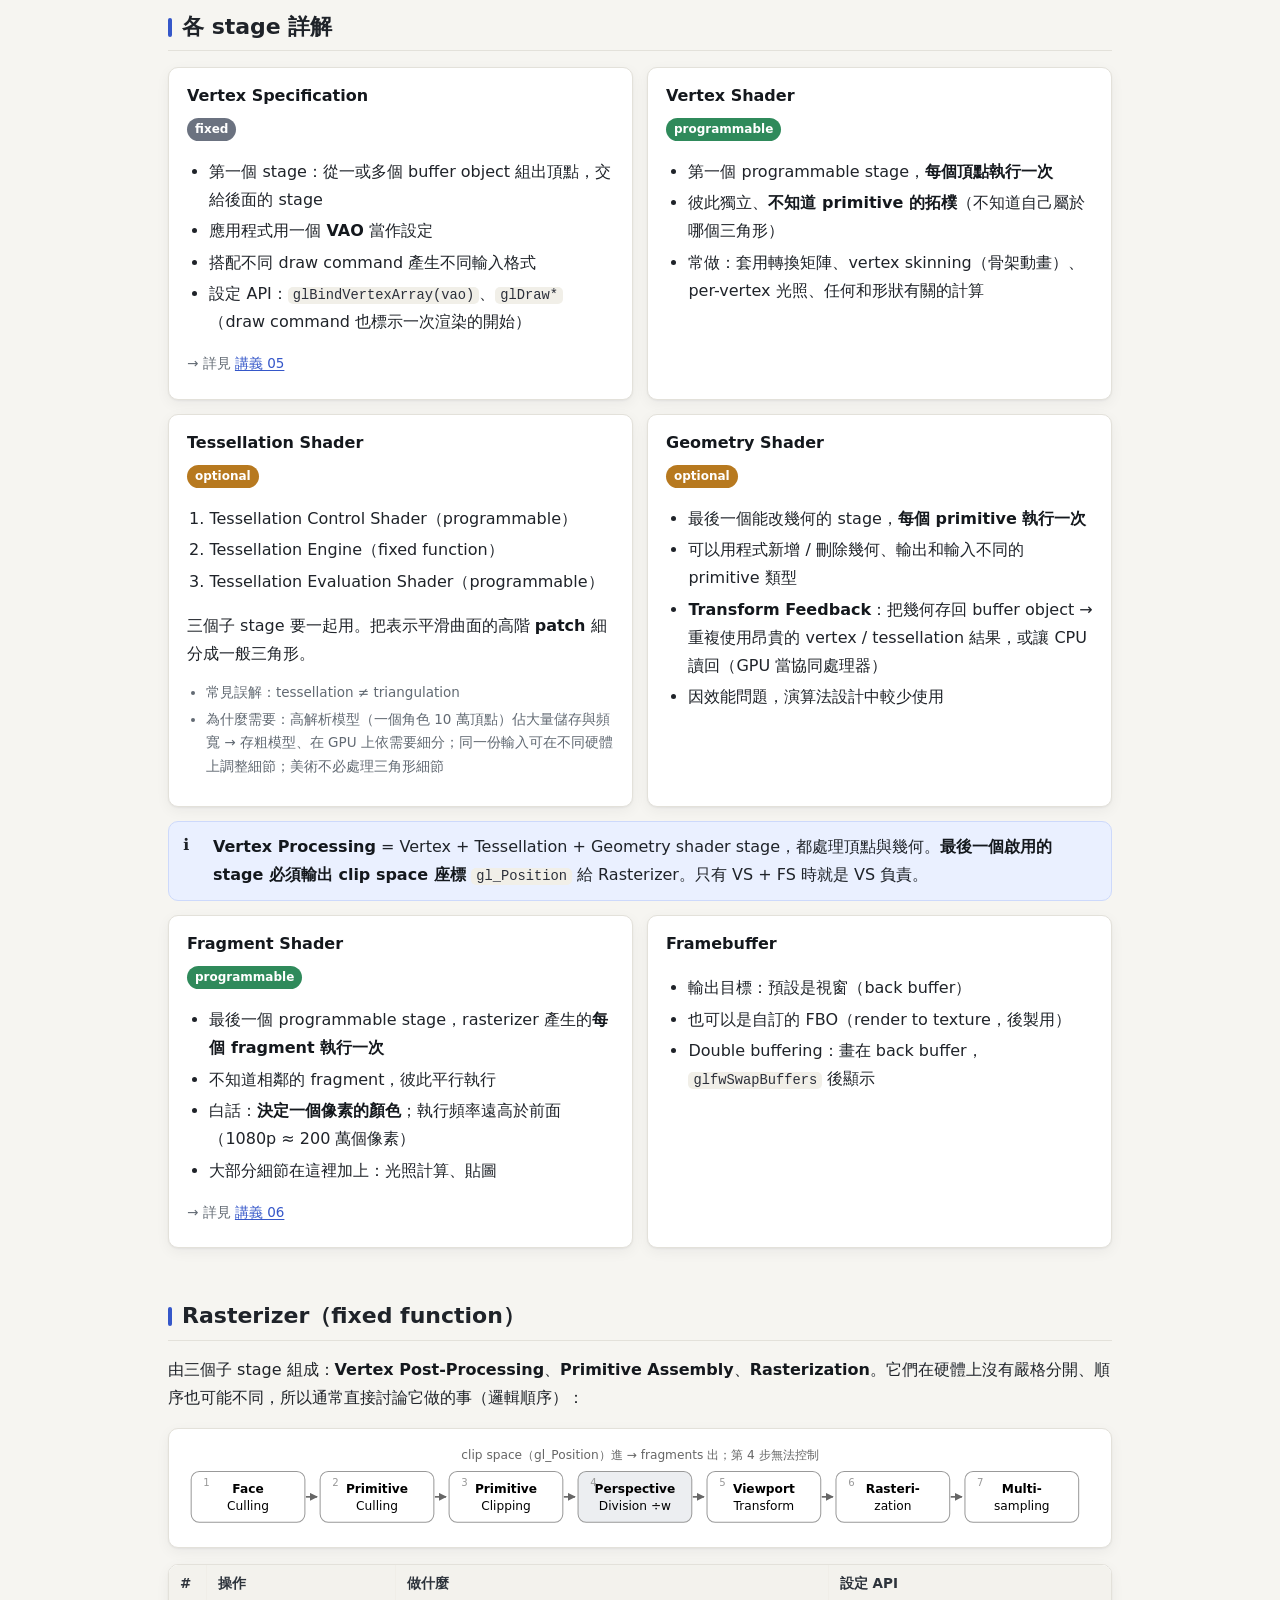
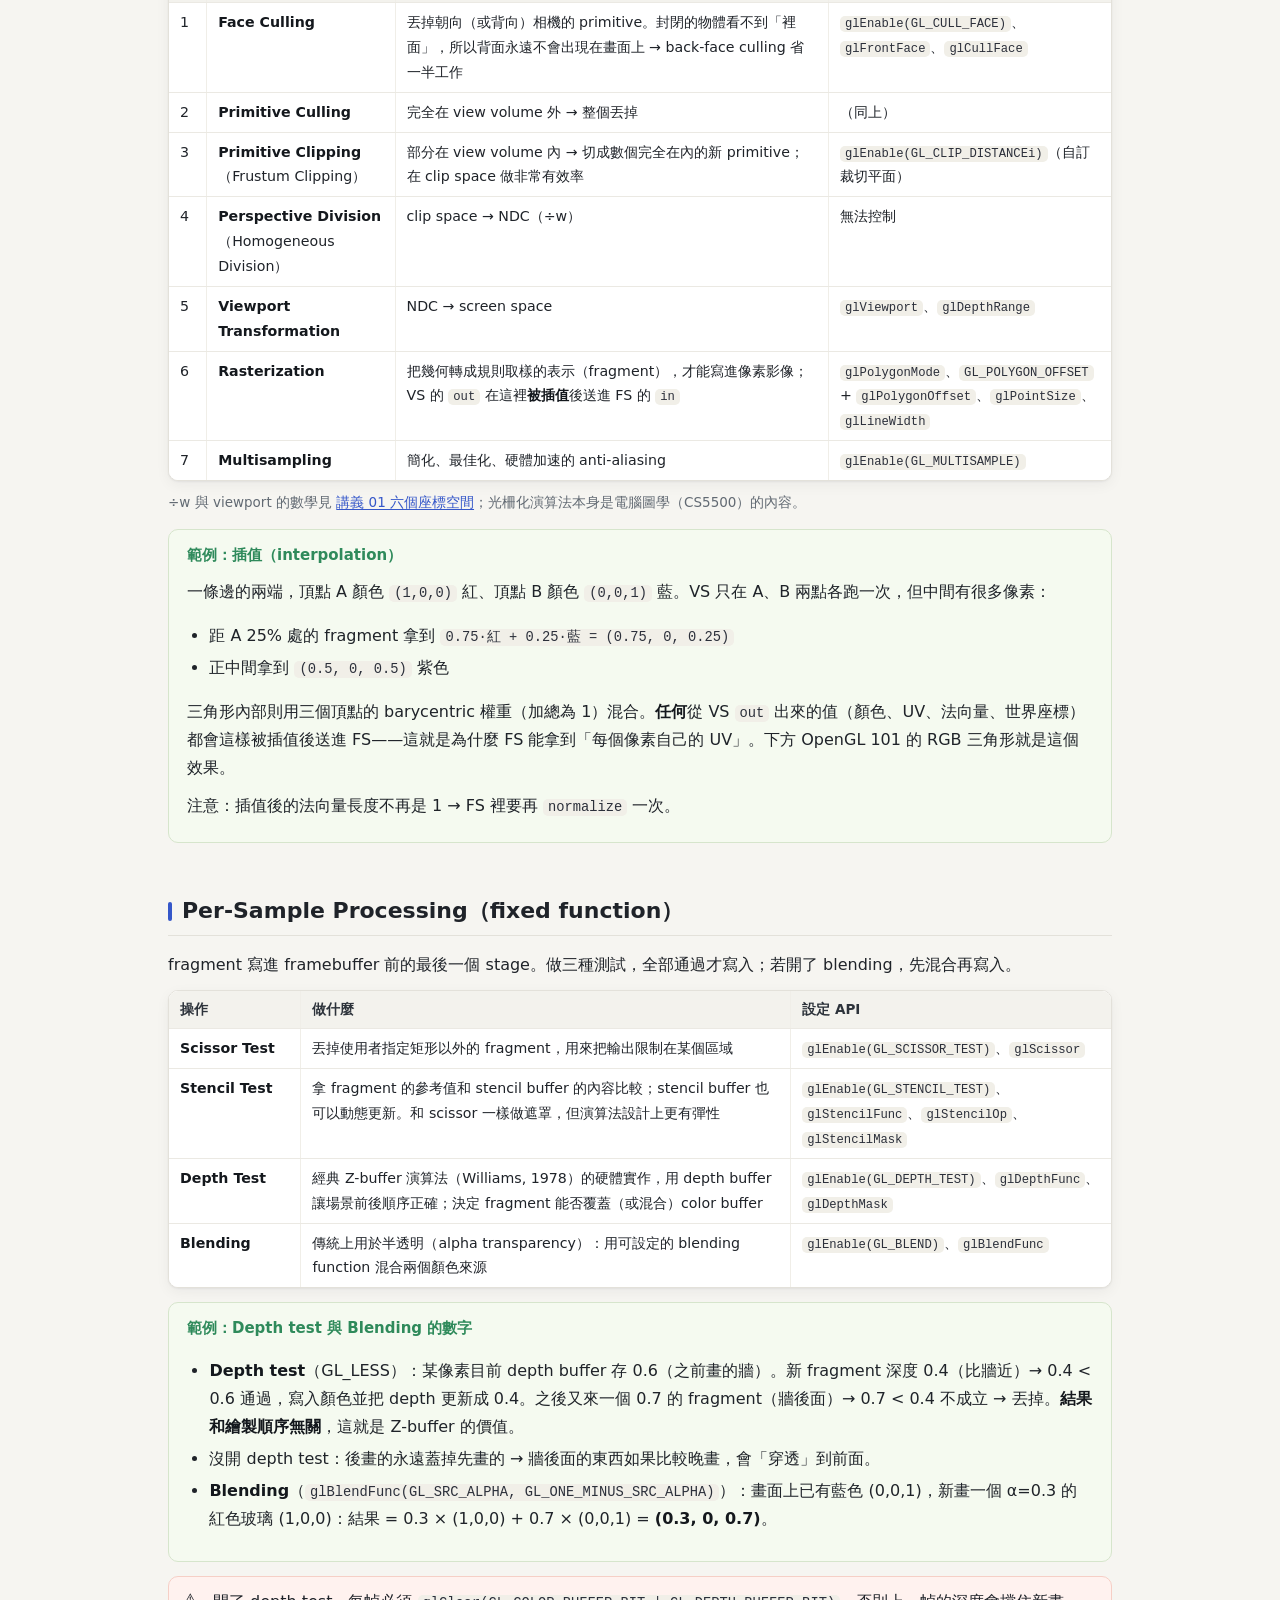
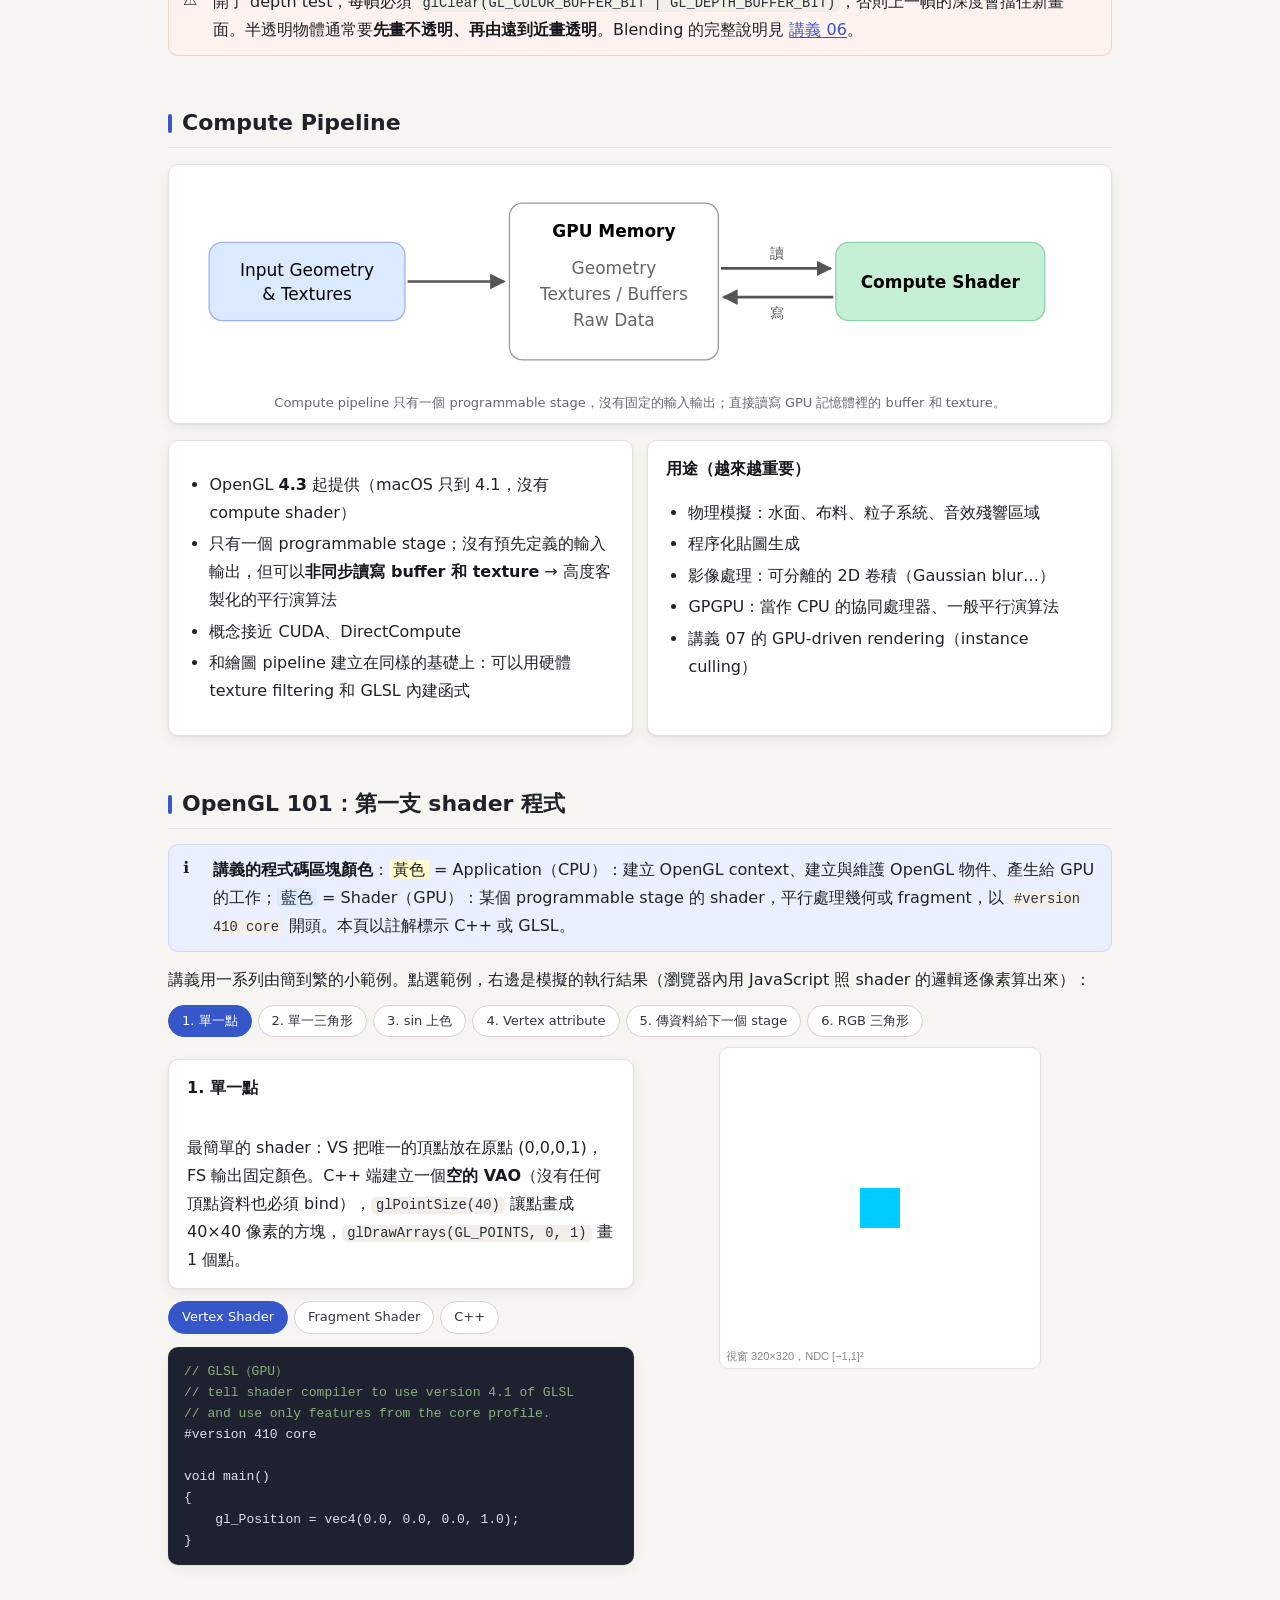
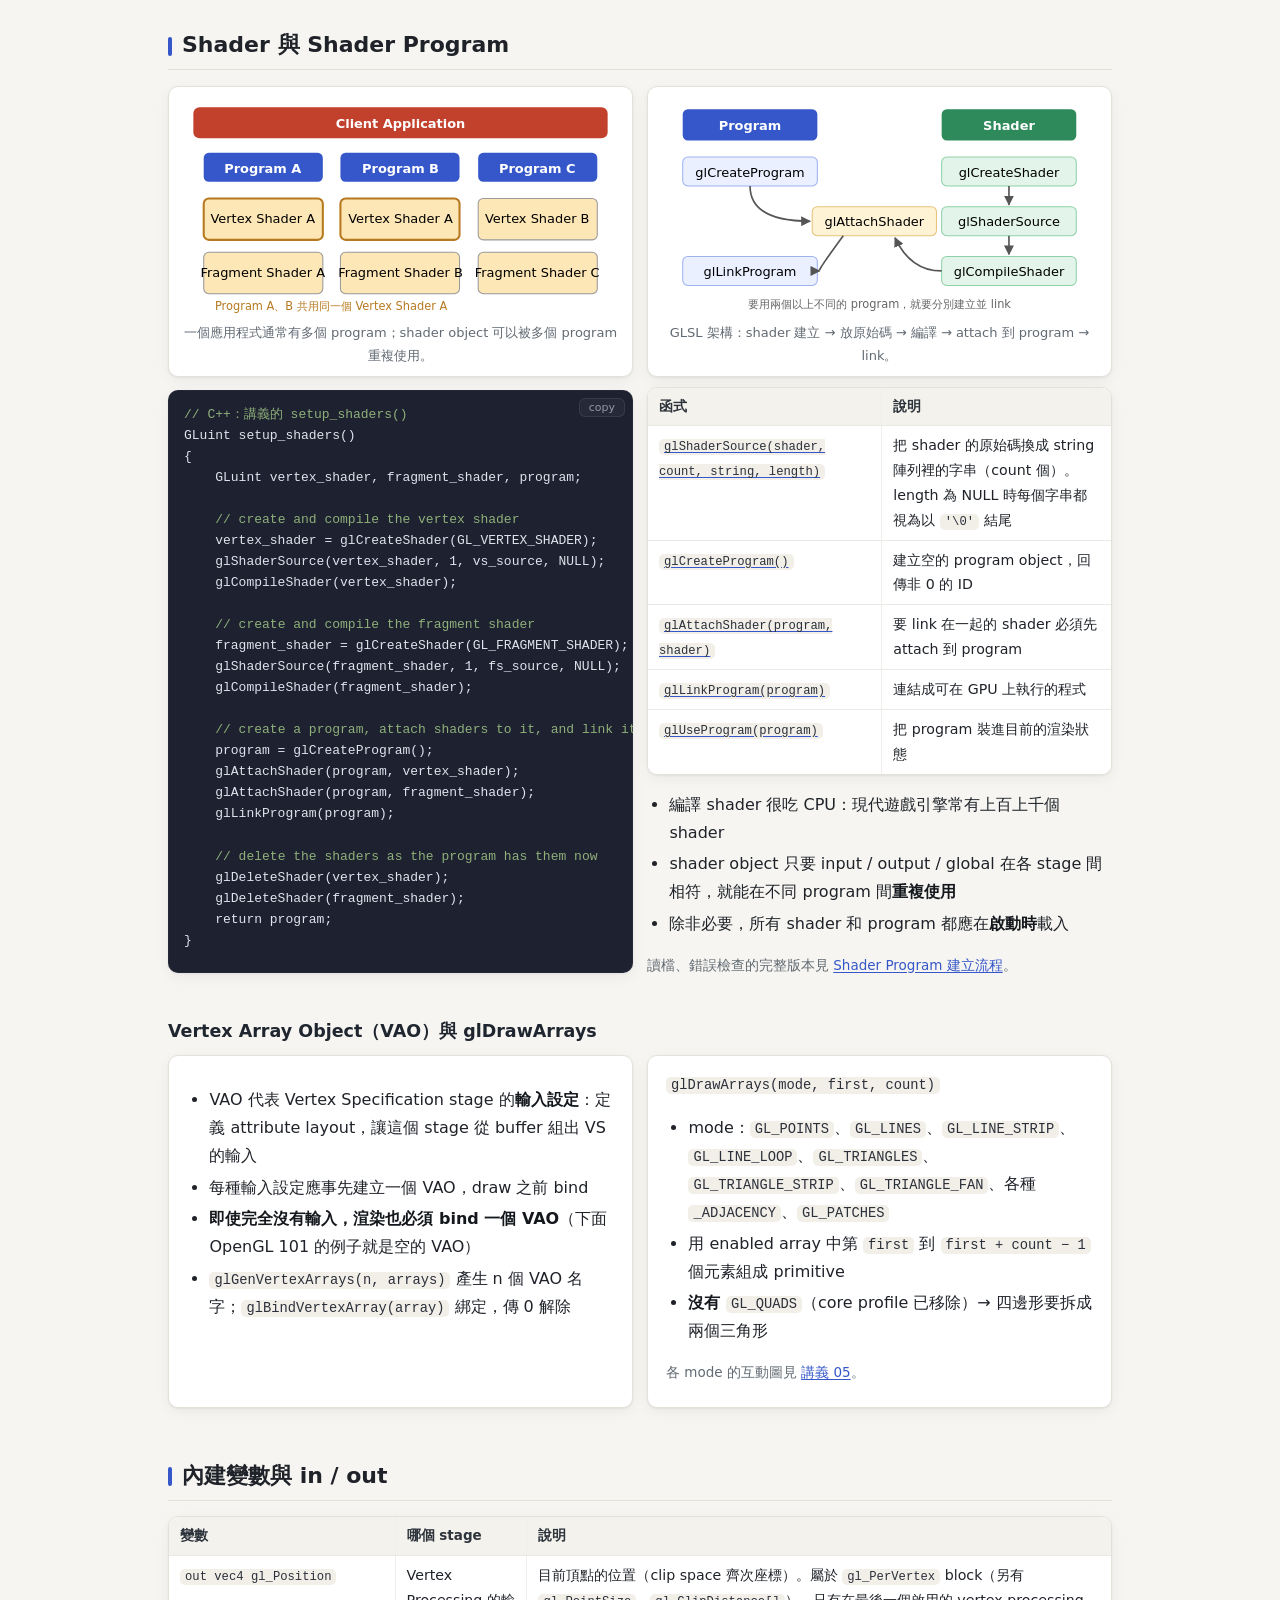
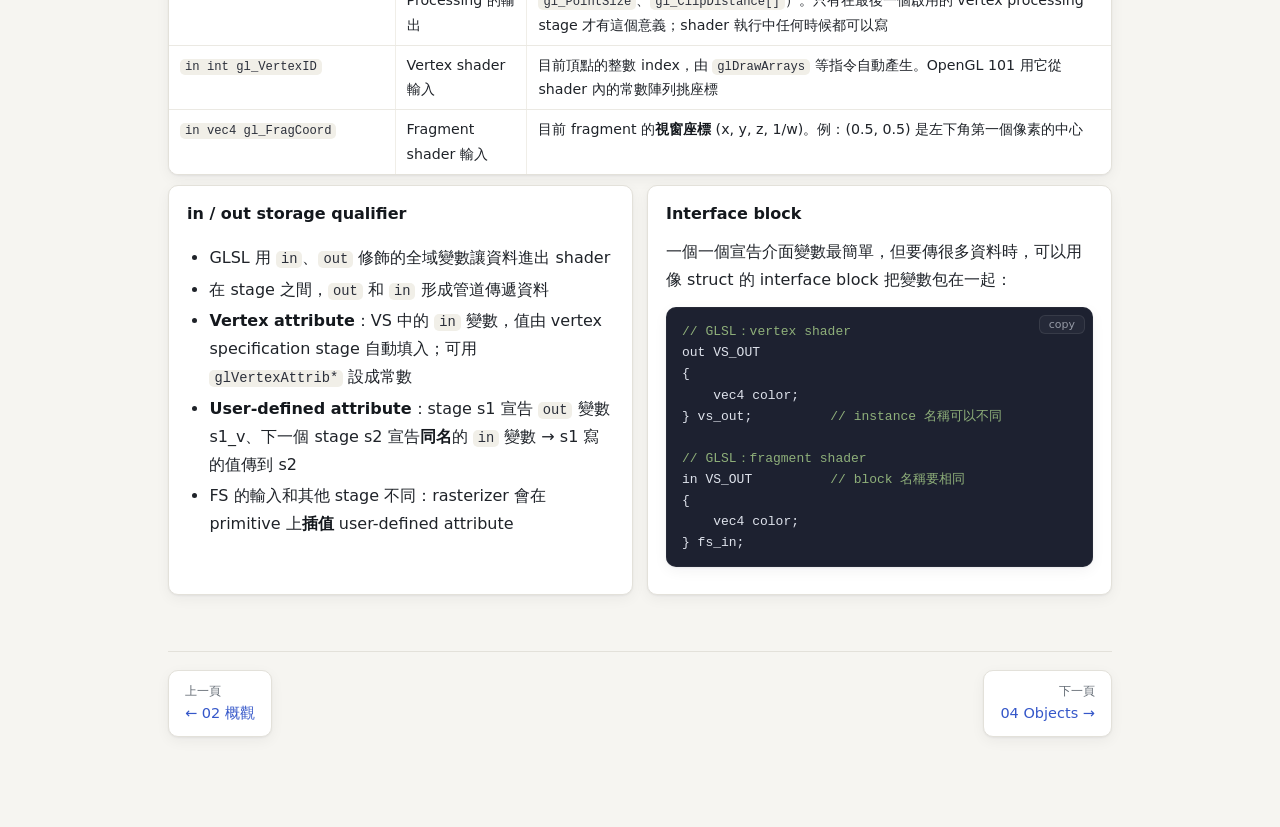
==== commit e1a4995a: "Restructure guide by lecture, add L01/L02/L04 pages, redesign site - New lecture pages: l01-transfor" ====
--- a/01-pipeline.html
+++ b/01-pipeline.html
@@ -1,6 +1,6 @@
 <!doctype html>
 <html lang="zh-Hant"><head><meta charset="utf-8"><meta name="viewport" content="width=device-width,initial-scale=1">
-<title>Rendering Pipeline</title><link rel="stylesheet" href="style.css">
+<title>講義 03：OpenGL Rendering Pipeline</title><link rel="stylesheet" href="style.css">
 <style>
 #pipe g.st{cursor:pointer}
 #pipe g.st rect{stroke:#999;stroke-width:1.5}
@@ -8,45 +8,57 @@
 #pipe text{font-size:12px;text-anchor:middle;pointer-events:none}
 #info{min-height:150px}
 #info h3{margin-top:0}
-#demo,#cube{border:1px solid var(--line);border-radius:6px;background:#fff}
+#demo{border:1px solid var(--line);border-radius:8px;background:#fff}
 #vt td{font:12px ui-monospace,monospace}
 </style></head>
 <body><main>
-<h1>Rendering Pipeline</h1>
-<div class="toc"><a href="#concept">核心觀念</a><a href="#pipeline">Pipeline 互動圖</a><a href="#walk">一個三角形的旅程</a><a href="#space">座標空間與 MVP</a><a href="#math">必要數學</a><a href="#raster">Rasterizer</a><a href="#persample">Per-Sample</a><a href="#compute">Compute</a></div>
-
-<h2 id="concept">核心觀念</h2>
+<p class="kicker">講義 03 · OpenGL Rendering Pipeline</p>
+<h1>OpenGL Rendering Pipeline</h1>
+<p class="lead">一個三角形從 C++ 陣列出發、經過哪些 stage、每個 stage 做什麼、能用哪些 API 設定；以及第一支 OpenGL shader 程式（OpenGL 101：畫一個點、一個三角形）。</p>
+
+<div class="key"><b>本章重點</b>
 <ul>
-<li><b>OpenGL 是 API，不是語言</b>：由顯卡 driver（NVIDIA / AMD / Mesa）實作；不管視窗與輸入（交給 GLFW）。</li>
-<li><b>State machine</b>：先「設定狀態 / bind 物件」，再下 <b>Draw Command</b>（<code>glDrawArrays</code> / <code>glDrawElements</code>）。設定會一直保留到你改它。</li>
-<li>API 大致兩類：
-  <ul><li><b>指定物件</b>：Buffer（vertex / index）、Texture、Shader Program、Framebuffer Object</li>
-  <li><b>設定 pipeline</b>：fixed-function 的開關（depth test、culling…）、目前用哪個 program、render target</li></ul></li>
-<li><b>Object 以 <code>GLuint</code> 識別</b>：<code>glGen*</code> / <code>glCreate*</code> 拿到 ID → <code>glBind*</code> 掛上 pipeline → 操作 → <code>glDelete*</code>。</li>
-<li>典型一幀：<code>設定 Object#1 → draw → 設定 Object#2 → draw …</code>；共用設定的物件連續畫可省 API call（省 CPU）。</li>
-<li>本課用 <b>Programmable Pipeline</b>（OpenGL 3.0+ core profile；shader 用 <code>#version 410 core</code>）。舊式 fixed-function（<code>glBegin/glEnd</code>）已 deprecated，網路上舊教學別抄。</li>
-</ul>
-<div class="ex"><b>名詞小辭典</b>
-<table>
-<tr><th>名詞</th><th>白話解釋</th></tr>
-<tr><td>Vertex（頂點）</td><td>一個點加上它的屬性（位置、顏色、法向量、UV…）。一個三角形 = 3 個 vertex。</td></tr>
-<tr><td>Primitive</td><td>由頂點組成的基本圖形：點、線、三角形。GPU 只會畫這三種，所有 3D 模型都是一堆三角形。</td></tr>
-<tr><td>Fragment</td><td>「候選像素」：三角形蓋到的每個像素產生一個 fragment，帶有插值後的顏色 / 深度。通過 depth test 等檢查後才會真正寫成 <b>pixel</b>。</td></tr>
-<tr><td>Shader</td><td>跑在 GPU 上的小程式，用 GLSL 寫。Vertex shader 每頂點跑一次、Fragment shader 每 fragment 跑一次，成千上萬個同時平行執行。</td></tr>
-<tr><td>Buffer / Texture</td><td>放在 GPU 記憶體的資料。Buffer 像一維陣列（頂點資料），Texture 像圖片（可被 filter 取樣）。</td></tr>
-<tr><td>Context</td><td>OpenGL 的「執行環境」，記錄所有狀態與物件。GLFW 建視窗時順便建立。</td></tr>
-<tr><td>Draw call</td><td>一次 <code>glDraw*</code> 呼叫 = 叫 GPU 用目前的設定畫一批 primitive。</td></tr>
-</table></div>
-<div class="ex"><b>範例：State machine 是什麼意思？</b>
-<p>OpenGL 就像一台有很多開關的機器。<code>glDraw*</code> 不帶「用哪個 shader、哪份資料」的參數，而是用<b>當下開關的狀態</b>。</p>
-<pre><code>glUseProgram(redShader);      <span class="c">// 開關：目前 shader = 紅色</span>
-glBindVertexArray(cubeVAO);   <span class="c">// 開關：目前資料 = 立方體</span>
-glDrawArrays(GL_TRIANGLES, 0, 36);   <span class="c">// 畫出紅色立方體</span>
-
-glBindVertexArray(sphereVAO); <span class="c">// 只換資料，shader 沒改</span>
-glDrawArrays(GL_TRIANGLES, 0, 960);  <span class="c">// 畫出「紅色」球 —— 因為 shader 狀態還留著</span></code></pre>
-<p>所以 bug 常來自「狀態殘留」：上一個物件開的設定（如 blending、某張 texture）影響了下一個物件。</p>
-<p><b>為什麼用 GLuint ID？</b> 物件實際存在 driver / GPU 裡，你手上只有一個編號（像檔案的 file descriptor）。例如 <code>glGenBuffers(1, &amp;vbo)</code> 後 <code>vbo</code> 可能是 <code>1</code>，之後所有操作都用這個 1 指名。</p></div>
+<li>Pipeline = 一串 stage，資料流進、處理、流出。<b>Fixed-function stage</b> 只能用 API 調狀態；<b>programmable stage</b> 跑你寫的 shader。</li>
+<li>順序：Vertex Specification → <b>Vertex Shader</b> →（Tessellation）→（Geometry）→ Rasterizer → <b>Fragment Shader</b> → Per-Sample Processing → Framebuffer。</li>
+<li>Vertex / Tessellation / Geometry 合稱 <b>Vertex Processing</b>：最後一個啟用的必須輸出 <code>gl_Position</code>（clip space）。</li>
+<li>Rasterizer 依序做 culling → clipping → ÷w → viewport → 光柵化（並<b>插值</b> VS 的輸出）→ multisampling。</li>
+<li>Per-sample 做 scissor / stencil / depth test，通過後（可選）blending 再寫進 framebuffer。</li>
+<li>Shader 編譯成 shader object → attach 到 program → link → <code>glUseProgram</code>；畫圖前必須 bind 一個 VAO（即使沒有任何輸入）。</li>
+</ul></div>
+
+<div class="toc"><a href="#overview">Pipeline 與 OpenGL Object</a><a href="#pipeline">Pipeline 互動圖</a><a href="#walk">一個三角形的旅程</a><a href="#stages">各 stage 詳解</a><a href="#raster">Rasterizer</a><a href="#persample">Per-Sample</a><a href="#compute">Compute Pipeline</a><a href="#first">OpenGL 101</a><a href="#program">Shader 與 Program</a><a href="#builtin">內建變數與 in / out</a></div>
+
+<h2 id="overview">Pipeline 與 OpenGL Object</h2>
+<p>這門課講的是 <b>rasterization rendering pipeline</b>。它由多個 stage 組成，依功能可以分成四大類：</p>
+<figure class="fig">
+<svg viewBox="0 0 900 150" width="100%" font-size="13" text-anchor="middle">
+<g><rect x="10" y="20" width="200" height="110" rx="12" fill="#eceef1" stroke="#c3c8cf"/><text x="110" y="48" font-weight="700" font-size="14">Command</text><text x="110" y="74" fill="#4b535d">C++ 呼叫 API</text><text x="110" y="94" fill="#4b535d">設定狀態、物件</text><text x="110" y="114" fill="#4b535d">發出 draw command</text></g>
+<g><rect x="230" y="20" width="200" height="110" rx="12" fill="#eaf0ff" stroke="#9fb2f0"/><text x="330" y="48" font-weight="700" font-size="14">Geometry processing</text><text x="330" y="74" fill="#4b535d">Vertex Specification</text><text x="330" y="94" fill="#4b535d">Vertex / Tess / Geometry</text><text x="330" y="114" fill="#4b535d">Rasterizer 前半</text></g>
+<g><rect x="450" y="20" width="200" height="110" rx="12" fill="#e3f4ea" stroke="#8fd1a8"/><text x="550" y="48" font-weight="700" font-size="14">Pixel processing</text><text x="550" y="74" fill="#4b535d">Rasterization</text><text x="550" y="94" fill="#4b535d">Fragment Shader</text><text x="550" y="114" fill="#4b535d">Per-Sample → Framebuffer</text></g>
+<g><rect x="690" y="20" width="200" height="110" rx="12" fill="#fff3d6" stroke="#e6c27a"/><text x="790" y="48" font-weight="700" font-size="14">Compute processing</text><text x="790" y="74" fill="#4b535d">Compute Shader</text><text x="790" y="94" fill="#4b535d">不屬於繪圖 pipeline</text><text x="790" y="114" fill="#4b535d">讀寫 buffer / texture</text></g>
+<g stroke="#888" stroke-width="2"><path d="M212 75 h14"/><path d="M432 75 h14"/></g>
+</svg>
+<figcaption>講義 03 大綱的四類 processing。前三個串成繪圖 pipeline，compute 是另一條獨立的 pipeline。</figcaption>
+</figure>
+<div class="grid2">
+<div class="card"><b>OpenGL 的物件導向資源管理</b>
+<p><b>GPU 記憶體</b>以 resource object 表示：</p>
+<ul><li><b>Buffer Object</b>：陣列或結構的資料（幾何、相機設定、查表…）</li>
+<li><b>Texture Object</b>：1D、2D、3D、cube 影像（或它們的 array）</li></ul>
+<p><b>Pipeline 設定</b>也用 object 表示：</p>
+<ul><li><b>Vertex Array Object（VAO）</b>：設定 pipeline 的輸入</li>
+<li><b>Shader Object</b>：某個 programmable stage 的一個 shader</li>
+<li><b>Shader Program Object</b>：pipeline 用到的所有 shader</li></ul>
+<p class="mut">細節見 <a href="l04-objects.html">講義 04 OpenGL Objects</a>。</p></div>
+<div class="card"><b>怎麼用這些物件</b>
+<ul><li>每個物件用一個 <code>GLuint</code>（無號整數）識別</li>
+<li>用 API + 這個 ID 操作物件</li>
+<li>把物件 <b>bind</b> 到 pipeline 來設定它，然後發出 <b>draw command</b> 開始渲染</li></ul>
+<p><b>常見的渲染流程：</b></p>
+<pre><code>設定 pipeline 給 Object#1 → draw Object#1
+設定 pipeline 給 Object#2 → draw Object#2
+...</code></pre>
+<p class="mut">兩個物件共用一些設定時，連續畫就不用重設 → 少呼叫 API → 直接省 CPU。</p></div></div>
 
 <h2 id="pipeline">Pipeline 互動圖</h2>
 <p class="mut">點任一 stage 看說明。<span class="tag t-prog">programmable</span><span class="tag t-opt">optional programmable</span><span class="tag t-fix">fixed function</span></p>
@@ -68,130 +80,230 @@
 <canvas id="demo" width="480" height="300"></canvas>
 <div id="walkTxt" class="card"></div>
 
-<h2 id="space">座標空間與 MVP</h2>
-<svg viewBox="0 0 960 90" style="width:100%">
-<g font-size="13" text-anchor="middle">
-<g id="chain"></g></g></svg>
-<ul>
-<li><b>Model</b>：物件擺到世界（translate / rotate / scale）；<b>View</b>：把世界轉到相機座標（<code>lookAt</code>）；<b>Projection</b>：視錐 → clip space（<code>perspective</code> / <code>ortho</code>）。</li>
-<li>Vertex shader 通常只做 <code>gl_Position = P * V * M * pos;</code>，之後 <b>perspective division（÷w）與 viewport transform 由 Rasterizer 自動做</b>，你只能用 <code>glViewport</code> 設定後者。</li>
-<li>OpenGL 相機座標是 <b>right-handed</b>、相機看向 <code>-z</code>；Projection 之後 NDC 變成 left-handed（z 越大越遠，範圍 [-1, 1]）。</li>
-</ul>
-<div class="ex"><b>範例：用「拍照」理解五個步驟</b>
-<ol>
-<li><b>Model</b>：把道具擺到場景中（模型檔裡的茶壺座標以自己為中心，Model 把它移到桌上 (3,1,0) 並轉 90°）。</li>
-<li><b>View</b>：架好相機（相機在 (0,2,5) 看向原點）。數學上是「把整個世界搬動到以相機為原點」。</li>
-<li><b>Projection</b>：選鏡頭（廣角 / 望遠 = FOV），決定哪些東西在畫面內。</li>
-<li><b>÷w</b>：近大遠小在這一步發生。</li>
-<li><b>Viewport</b>：把照片印成指定大小（800×600 pixel）。</li></ol>
-<p><b>數字走一次</b>：某點在 clip space 是 <code>(2, 1, 3, 4)</code> → NDC = <code>(2/4, 1/4, 3/4) = (0.5, 0.25, 0.75)</code>，三個值都在 [-1,1] 內所以可見。視窗 800×600 時 screen x = (0.5+1)/2×800 = <b>600</b>、y = (0.25+1)/2×600 = <b>375</b>（從下往上算）。<br>
-同一個點若離相機更遠，w 會更大（perspective 的 w ≈ 到相機的距離）→ 除完 x、y 更接近 0 → 更靠近畫面中心、看起來更小。這就是「近大遠小」。</p></div>
-<div class="ctrl">
-  <label>Model tx <input type="range" id="tx" min="-3" max="3" step=".1" value="0"></label>
-  <label>rotate y <input type="range" id="ry" min="0" max="360" value="30"></label>
-  <label>scale <input type="range" id="sc" min=".3" max="2" step=".1" value="1"></label>
-  <label><input type="checkbox" id="ord"> 順序改 R·T（先平移再轉）</label>
-</div>
-<div class="ctrl">
-  <label>Camera 距離 <input type="range" id="cd" min="2" max="15" step=".1" value="6"></label>
-  <label>相機高度 <input type="range" id="cy" min="-5" max="5" step=".1" value="2"></label>
-  <label>FOV <input type="range" id="fov" min="20" max="120" value="45"></label>
-  <label><input type="checkbox" id="orth"> Orthographic</label>
-  <label>near <input type="range" id="near" min=".1" max="6" step=".1" value=".1"></label>
-</div>
-<div class="grid2">
-<canvas id="cube" width="460" height="320"></canvas>
-<div><b>紅點頂點 (1,1,1) 經過每個空間：</b>
-<table id="vt"></table>
-<p class="mut">試試：把 near 拉大 → 頂點的 NDC.z 超出 [-1,1] 就會被 clip；把 tx 拉大並勾「R·T」→ 物體繞原點公轉而不是自轉。</p></div>
-</div>
-
-<h2 id="math">必要數學（Transformation 講義重點）</h2>
-<div class="grid2">
-<div class="card"><b>Homogeneous coordinate</b>
-<ul><li>點 <code>(x,y,z,1)</code>；方向 <code>(x,y,z,0)</code></li>
-<li>w=0 → translate 對方向無效（正確行為）</li>
-<li>每個 vertex 是 column vector，矩陣<b>前乘</b>：<code>v' = M v</code></li>
-<li>OpenGL / GLM 矩陣是 <b>column-major</b> 儲存</li></ul></div>
-<div class="card"><b>組合順序</b>
-<ul><li><code>M = T * R * S</code>：先 scale、再 rotate、最後 translate（從右往左讀）</li>
-<li><code>MVP = P * V * M</code></li>
-<li>逆矩陣捷徑：<code>T⁻¹(t)=T(-t)</code>、<code>R⁻¹=Rᵀ</code>、<code>S⁻¹(s)=S(1/s)</code></li></ul></div>
-<div class="card"><b>向量運算</b>
-<ul><li><code>dot(A,B)=|A||B|cosθ</code>：夾角、投影、光照 <code>max(dot(N,L),0)</code></li>
-<li><code>cross(A,B)</code>：垂直兩者，右手定則；<code>cross(A,B) = -cross(B,A)</code></li>
-<li>單位向量：<code>normalize(v)</code></li></ul></div>
-<div class="card"><b>lookAt(E, C, U)</b>
-<ul><li><code>F = normalize(C − E)</code>（前）</li>
-<li><code>S = normalize(cross(F, U))</code>（右）</li>
-<li><code>U' = cross(S, F)</code>（上）</li>
-<li>View = Rotation * Translation(−E)：移相機 = 反方向移世界</li></ul></div>
-<div class="card"><b>Projection</b>
-<ul><li>Perspective：遠小近大，<code>perspective(fovy, aspect, near, far)</code></li>
-<li>Orthographic：無透視，<code>ortho(l,r,b,t,n,f)</code></li>
-<li>near/far 比例別太懸殊（near 太小 → depth 精度差、z-fighting）</li></ul></div>
-<div class="card"><b>Rotation</b>
-<ul><li>繞 x/y/z 軸或任意軸 + 角度（GLM 用<b>弧度</b>）</li>
-<li>Euler angles 有 <b>gimbal lock</b>；需要平滑插值或任意旋轉時用 <b>quaternion</b></li>
-<li>Non-uniform scale 會改變法向量方向 → normal 要用 <code>transpose(inverse(M))</code></li></ul></div>
-</div>
-<div class="ex"><b>範例 1：為什麼要 w？點 vs 方向</b>
-<p>平移 (+5, 0, 0) 的矩陣 T，最右邊一欄放位移量。乘上去時，位移會乘以 w：</p>
-<pre><code>T = | 1 0 0 5 |      點   p = (1, 2, 3, <b>1</b>)  →  T·p = (1+5·1, 2, 3, 1) = (6, 2, 3, 1)   ✔ 點被移動
-    | 0 1 0 0 |      方向 d = (1, 0, 0, <b>0</b>)  →  T·d = (1+5·0, 0, 0, 0) = (1, 0, 0, 0)   ✔ 方向不變
-    | 0 0 1 0 |
-    | 0 0 0 1 |</code></pre>
-<p>法向量、光線方向等「方向」本來就不該因物體平移而改變，w=0 剛好自動處理。</p></div>
-<div class="ex"><b>範例 2：順序很重要</b>
-<p>把點 p = (1, 0, 0) 先「繞 y 軸轉 90°」、再「往 +x 移 5」：</p>
-<ul><li><code>T * R * p</code>（先 R 後 T）：轉完變 (0, 0, -1) → 平移得 <b>(5, 0, -1)</b>：物體在原地自轉後搬過去</li>
-<li><code>R * T * p</code>（先 T 後 R）：平移得 (6, 0, 0) → 繞原點轉得 <b>(0, 0, -6)</b>：物體跑到很遠的地方（像繞太陽公轉）</li></ul>
-<p>規則：<b>離 p 最近（最右邊）的矩陣最先作用</b>。一般物件用 <code>T * R * S</code>。上方互動圖勾「順序改 R·T」可以看到差別。</p></div>
-<div class="ex"><b>範例 3：dot / cross 實際用途</b>
-<ul><li><code>dot((1,0,0), (0,1,0)) = 0</code> → 垂直；<code>dot((1,0,0), (1,0,0)) = 1</code> → 同方向；<code>dot((1,0,0), (-1,0,0)) = -1</code> → 反向。</li>
-<li>光照：法向量 N 與指向光源的 L 都是單位向量時，<code>dot(N, L)</code> 就是亮度比例。光正對表面 = 1（最亮），光斜 60° = 0.5，光從背後 = 負數（用 <code>max(…, 0)</code> 截成 0）。</li>
-<li><code>cross((1,0,0), (0,1,0)) = (0,0,1)</code>：x 叉 y 得 z（右手定則）。三角形兩邊做 cross 就得到它的法向量。</li></ul></div>
-
-<h2 id="raster">Rasterizer（fixed function）內部</h2>
-<ol>
-<li><b>Face culling</b>：依頂點順序（預設 CCW = front）丟掉背面。<code>glEnable(GL_CULL_FACE)</code>、<code>glCullFace</code>、<code>glFrontFace</code></li>
-<li><b>Primitive culling</b>：整個在 view volume 外 → 丟掉</li>
-<li><b>Clipping</b>：部分在外 → 切成新的 primitive（在 clip space 做最有效率）</li>
-<li><b>Perspective division</b>：clip → NDC（÷w），不可控制</li>
-<li><b>Viewport transform</b>：NDC → screen。<code>glViewport</code>、<code>glDepthRange</code>（視窗 resize 時要重設 viewport）</li>
-<li><b>Rasterization</b>：三角形 → fragments；VS 的 <code>out</code> 變數在此<b>被插值</b>後送進 FS 的 <code>in</code>。相關：<code>glPolygonMode</code>（線框）、<code>glPointSize</code>、<code>glLineWidth</code></li>
-<li><b>Multisampling</b>：硬體 anti-aliasing，<code>GL_MULTISAMPLE</code></li>
-</ol>
+<div class="tip">座標空間（Object → World → Eye → Clip → NDC → Screen）、MVP 矩陣與必要數學已移到 <a href="l01-transform.html">講義 01 座標轉換</a>，含互動示範。</div>
+
+<h2 id="stages">各 stage 詳解</h2>
+<div class="grid2">
+<div class="card"><b>Vertex Specification</b> <span class="tag t-fix">fixed</span>
+<ul><li>第一個 stage：從一或多個 buffer object 組出頂點，交給後面的 stage</li>
+<li>應用程式用一個 <b>VAO</b> 當作設定</li>
+<li>搭配不同 draw command 產生不同輸入格式</li>
+<li>設定 API：<code>glBindVertexArray(vao)</code>、<code>glDraw*</code>（draw command 也標示一次渲染的開始）</li></ul>
+<p class="mut">→ 詳見 <a href="05-vertex-draw.html">講義 05</a></p></div>
+<div class="card"><b>Vertex Shader</b> <span class="tag t-prog">programmable</span>
+<ul><li>第一個 programmable stage，<b>每個頂點執行一次</b></li>
+<li>彼此獨立、<b>不知道 primitive 的拓樸</b>（不知道自己屬於哪個三角形）</li>
+<li>常做：套用轉換矩陣、vertex skinning（骨架動畫）、per-vertex 光照、任何和形狀有關的計算</li></ul></div>
+<div class="card"><b>Tessellation Shader</b> <span class="tag t-opt">optional</span>
+<ol><li>Tessellation Control Shader（programmable）</li><li>Tessellation Engine（fixed function）</li><li>Tessellation Evaluation Shader（programmable）</li></ol>
+<p>三個子 stage 要一起用。把表示平滑曲面的高階 <b>patch</b> 細分成一般三角形。</p>
+<ul class="mut"><li>常見誤解：tessellation ≠ triangulation</li>
+<li>為什麼需要：高解析模型（一個角色 10 萬頂點）佔大量儲存與頻寬 → 存粗模型、在 GPU 上依需要細分；同一份輸入可在不同硬體上調整細節；美術不必處理三角形細節</li></ul></div>
+<div class="card"><b>Geometry Shader</b> <span class="tag t-opt">optional</span>
+<ul><li>最後一個能改幾何的 stage，<b>每個 primitive 執行一次</b></li>
+<li>可以用程式新增 / 刪除幾何、輸出和輸入不同的 primitive 類型</li>
+<li><b>Transform Feedback</b>：把幾何存回 buffer object → 重複使用昂貴的 vertex / tessellation 結果，或讓 CPU 讀回（GPU 當協同處理器）</li>
+<li>因效能問題，演算法設計中較少使用</li></ul></div></div>
+<div class="note"><b>Vertex Processing</b> = Vertex + Tessellation + Geometry shader stage，都處理頂點與幾何。<b>最後一個啟用的 stage 必須輸出 clip space 座標 <code>gl_Position</code></b> 給 Rasterizer。只有 VS + FS 時就是 VS 負責。</div>
+<div class="grid2">
+<div class="card"><b>Fragment Shader</b> <span class="tag t-prog">programmable</span>
+<ul><li>最後一個 programmable stage，rasterizer 產生的<b>每個 fragment 執行一次</b></li>
+<li>不知道相鄰的 fragment，彼此平行執行</li>
+<li>白話：<b>決定一個像素的顏色</b>；執行頻率遠高於前面（1080p ≈ 200 萬個像素）</li>
+<li>大部分細節在這裡加上：光照計算、貼圖</li></ul>
+<p class="mut">→ 詳見 <a href="06-fragment-fbo.html">講義 06</a></p></div>
+<div class="card"><b>Framebuffer</b>
+<ul><li>輸出目標：預設是視窗（back buffer）</li>
+<li>也可以是自訂的 FBO（render to texture，後製用）</li>
+<li>Double buffering：畫在 back buffer，<code>glfwSwapBuffers</code> 後顯示</li></ul></div></div>
+
+<h2 id="raster">Rasterizer（fixed function）</h2>
+<p>由三個子 stage 組成：<b>Vertex Post-Processing</b>、<b>Primitive Assembly</b>、<b>Rasterization</b>。它們在硬體上沒有嚴格分開、順序也可能不同，所以通常直接討論它做的事（邏輯順序）：</p>
+<figure class="fig">
+<svg viewBox="0 0 900 96" width="100%" font-size="12" text-anchor="middle" id="rsSvg"></svg>
+</figure>
+<div class="tw"><table>
+<tr><th style="width:4%">#</th><th style="width:20%">操作</th><th>做什麼</th><th style="width:30%">設定 API</th></tr>
+<tr><td>1</td><td><b>Face Culling</b></td><td>丟掉朝向（或背向）相機的 primitive。封閉的物體看不到「裡面」，所以背面永遠不會出現在畫面上 → back-face culling 省一半工作</td><td><code>glEnable(GL_CULL_FACE)</code>、<code>glFrontFace</code>、<code>glCullFace</code></td></tr>
+<tr><td>2</td><td><b>Primitive Culling</b></td><td>完全在 view volume 外 → 整個丟掉</td><td>（同上）</td></tr>
+<tr><td>3</td><td><b>Primitive Clipping</b>（Frustum Clipping）</td><td>部分在 view volume 內 → 切成數個完全在內的新 primitive；在 clip space 做非常有效率</td><td><code>glEnable(GL_CLIP_DISTANCEi)</code>（自訂裁切平面）</td></tr>
+<tr><td>4</td><td><b>Perspective Division</b>（Homogeneous Division）</td><td>clip space → NDC（÷w）</td><td>無法控制</td></tr>
+<tr><td>5</td><td><b>Viewport Transformation</b></td><td>NDC → screen space</td><td><code>glViewport</code>、<code>glDepthRange</code></td></tr>
+<tr><td>6</td><td><b>Rasterization</b></td><td>把幾何轉成規則取樣的表示（fragment），才能寫進像素影像；VS 的 <code>out</code> 在這裡<b>被插值</b>後送進 FS 的 <code>in</code></td><td><code>glPolygonMode</code>、<code>GL_POLYGON_OFFSET</code> + <code>glPolygonOffset</code>、<code>glPointSize</code>、<code>glLineWidth</code></td></tr>
+<tr><td>7</td><td><b>Multisampling</b></td><td>簡化、最佳化、硬體加速的 anti-aliasing</td><td><code>glEnable(GL_MULTISAMPLE)</code></td></tr>
+</table></div>
+<p class="mut">÷w 與 viewport 的數學見 <a href="l01-transform.html#spaces">講義 01 六個座標空間</a>；光柵化演算法本身是電腦圖學（CS5500）的內容。</p>
 <div class="ex"><b>範例：插值（interpolation）</b>
 <p>一條邊的兩端，頂點 A 顏色 <code>(1,0,0)</code> 紅、頂點 B 顏色 <code>(0,0,1)</code> 藍。VS 只在 A、B 兩點各跑一次，但中間有很多像素：</p>
 <ul><li>距 A 25% 處的 fragment 拿到 <code>0.75·紅 + 0.25·藍 = (0.75, 0, 0.25)</code></li>
 <li>正中間拿到 <code>(0.5, 0, 0.5)</code> 紫色</li></ul>
-<p>三角形內部則用三個頂點的 barycentric 權重（加總為 1）混合。<b>任何</b>從 VS <code>out</code> 出來的值（顏色、UV、法向量、世界座標）都會這樣被插值後送進 FS——這就是為什麼 FS 能拿到「每個像素自己的 UV」。上方「一個三角形的旅程」第 5 步就是這個效果。</p>
+<p>三角形內部則用三個頂點的 barycentric 權重（加總為 1）混合。<b>任何</b>從 VS <code>out</code> 出來的值（顏色、UV、法向量、世界座標）都會這樣被插值後送進 FS——這就是為什麼 FS 能拿到「每個像素自己的 UV」。下方 OpenGL 101 的 RGB 三角形就是這個效果。</p>
 <p>注意：插值後的法向量長度不再是 1 → FS 裡要再 <code>normalize</code> 一次。</p></div>
 
-<h2 id="persample">Per-Sample Processing</h2>
-<table>
-<tr><th>Test</th><th>做什麼</th><th>API</th></tr>
-<tr><td>Scissor</td><td>矩形外的 fragment 丟掉</td><td><code>GL_SCISSOR_TEST</code>, <code>glScissor</code></td></tr>
-<tr><td>Stencil</td><td>和 stencil buffer 比較，做遮罩（可動態更新）</td><td><code>GL_STENCIL_TEST</code>, <code>glStencilFunc/Op/Mask</code></td></tr>
-<tr><td>Depth</td><td>Z-buffer：比較深度決定能否覆蓋</td><td><code>GL_DEPTH_TEST</code>, <code>glDepthFunc</code>, <code>glDepthMask</code></td></tr>
-<tr><td>Blending</td><td>通過測試後與既有顏色混合（半透明）</td><td><code>GL_BLEND</code>, <code>glBlendFunc</code></td></tr>
-</table>
+<h2 id="persample">Per-Sample Processing（fixed function）</h2>
+<p>fragment 寫進 framebuffer 前的最後一個 stage。做三種測試，全部通過才寫入；若開了 blending，先混合再寫入。</p>
+<div class="tw"><table>
+<tr><th style="width:14%">操作</th><th>做什麼</th><th style="width:34%">設定 API</th></tr>
+<tr><td><b>Scissor Test</b></td><td>丟掉使用者指定矩形以外的 fragment，用來把輸出限制在某個區域</td><td><code>glEnable(GL_SCISSOR_TEST)</code>、<code>glScissor</code></td></tr>
+<tr><td><b>Stencil Test</b></td><td>拿 fragment 的參考值和 stencil buffer 的內容比較；stencil buffer 也可以動態更新。和 scissor 一樣做遮罩，但演算法設計上更有彈性</td><td><code>glEnable(GL_STENCIL_TEST)</code>、<code>glStencilFunc</code>、<code>glStencilOp</code>、<code>glStencilMask</code></td></tr>
+<tr><td><b>Depth Test</b></td><td>經典 Z-buffer 演算法（Williams, 1978）的硬體實作，用 depth buffer 讓場景前後順序正確；決定 fragment 能否覆蓋（或混合）color buffer</td><td><code>glEnable(GL_DEPTH_TEST)</code>、<code>glDepthFunc</code>、<code>glDepthMask</code></td></tr>
+<tr><td><b>Blending</b></td><td>傳統上用於半透明（alpha transparency）：用可設定的 blending function 混合兩個顏色來源</td><td><code>glEnable(GL_BLEND)</code>、<code>glBlendFunc</code></td></tr>
+</table></div>
 <div class="ex"><b>範例：Depth test 與 Blending 的數字</b>
-<ul><li><b>Depth test</b>（GL_LESS）：某像素目前 depth buffer 存 0.6（之前畫的牆）。新 fragment 深度 0.4（比牆近）→ 0.4 &lt; 0.6 通過，寫入顏色並把 depth 更新成 0.4。之後又來一個 0.7 的 fragment（牆後面的東西）→ 0.7 &lt; 0.4 不成立 → 丟掉。<b>結果和繪製順序無關</b>，這就是 Z-buffer 的價值。</li>
+<ul><li><b>Depth test</b>（GL_LESS）：某像素目前 depth buffer 存 0.6（之前畫的牆）。新 fragment 深度 0.4（比牆近）→ 0.4 &lt; 0.6 通過，寫入顏色並把 depth 更新成 0.4。之後又來一個 0.7 的 fragment（牆後面）→ 0.7 &lt; 0.4 不成立 → 丟掉。<b>結果和繪製順序無關</b>，這就是 Z-buffer 的價值。</li>
 <li>沒開 depth test：後畫的永遠蓋掉先畫的 → 牆後面的東西如果比較晚畫，會「穿透」到前面。</li>
-<li><b>Blending</b>（<code>glBlendFunc(GL_SRC_ALPHA, GL_ONE_MINUS_SRC_ALPHA)</code>）：畫面上已有藍色 (0,0,1)，新畫一個 α=0.3 的紅色玻璃 (1,0,0)：<br>
-結果 = 0.3 × (1,0,0) + 0.7 × (0,0,1) = <b>(0.3, 0, 0.7)</b>。</li></ul></div>
-<div class="warn">開了 depth test，每幀必須 <code>glClear(GL_COLOR_BUFFER_BIT | GL_DEPTH_BUFFER_BIT)</code>，否則上一幀的深度會擋住新畫面。半透明物體通常要<b>先畫不透明、再由遠到近畫透明</b>。</div>
-
-<p class="mut">Blending factor、透明物件排序、framebuffer object 的詳細內容見 <a href="06-fragment-fbo.html">Fragment Shader 與 Framebuffer</a>。</p>
+<li><b>Blending</b>（<code>glBlendFunc(GL_SRC_ALPHA, GL_ONE_MINUS_SRC_ALPHA)</code>）：畫面上已有藍色 (0,0,1)，新畫一個 α=0.3 的紅色玻璃 (1,0,0)：結果 = 0.3 × (1,0,0) + 0.7 × (0,0,1) = <b>(0.3, 0, 0.7)</b>。</li></ul></div>
+<div class="warn">開了 depth test，每幀必須 <code>glClear(GL_COLOR_BUFFER_BIT | GL_DEPTH_BUFFER_BIT)</code>，否則上一幀的深度會擋住新畫面。半透明物體通常要<b>先畫不透明、再由遠到近畫透明</b>。Blending 的完整說明見 <a href="06-fragment-fbo.html#blend">講義 06</a>。</div>
 
 <h2 id="compute">Compute Pipeline</h2>
+<figure class="fig">
+<svg viewBox="0 0 700 160" width="100%" font-size="13" text-anchor="middle">
+<defs><marker id="cp" viewBox="0 0 10 10" refX="9" refY="5" markerWidth="6" markerHeight="6" orient="auto"><path d="M0 0L10 5L0 10z" fill="#555"/></marker></defs>
+<rect x="20" y="50" width="150" height="60" rx="10" fill="#dbeafe" stroke="#9fb2f0"/><text x="95" y="76">Input Geometry</text><text x="95" y="94">&amp; Textures</text>
+<rect x="250" y="20" width="160" height="120" rx="10" fill="#fff" stroke="#999"/><text x="330" y="46" font-weight="700">GPU Memory</text><text x="330" y="74" fill="#666">Geometry</text><text x="330" y="94" fill="#666">Textures / Buffers</text><text x="330" y="114" fill="#666">Raw Data</text>
+<rect x="500" y="50" width="160" height="60" rx="10" fill="#c6f0d6" stroke="#8fd1a8"/><text x="580" y="85" font-weight="700">Compute Shader</text>
+<path d="M172 80 h74" stroke="#555" stroke-width="2" marker-end="url(#cp)"/>
+<path d="M412 70 h84" stroke="#555" stroke-width="2" marker-end="url(#cp)"/><path d="M498 92 h-84" stroke="#555" stroke-width="2" marker-end="url(#cp)"/>
+<text x="455" y="62" font-size="11" fill="#555">讀</text><text x="455" y="108" font-size="11" fill="#555">寫</text>
+</svg>
+<figcaption>Compute pipeline 只有一個 programmable stage，沒有固定的輸入輸出；直接讀寫 GPU 記憶體裡的 buffer 和 texture。</figcaption>
+</figure>
+<div class="grid2">
+<div class="card"><ul>
+<li>OpenGL <b>4.3</b> 起提供（macOS 只到 4.1，沒有 compute shader）</li>
+<li>只有一個 programmable stage；沒有預先定義的輸入輸出，但可以<b>非同步讀寫 buffer 和 texture</b> → 高度客製化的平行演算法</li>
+<li>概念接近 CUDA、DirectCompute</li>
+<li>和繪圖 pipeline 建立在同樣的基礎上：可以用硬體 texture filtering 和 GLSL 內建函式</li></ul></div>
+<div class="card"><b>用途（越來越重要）</b>
+<ul><li>物理模擬：水面、布料、粒子系統、音效殘響區域</li>
+<li>程序化貼圖生成</li>
+<li>影像處理：可分離的 2D 卷積（Gaussian blur…）</li>
+<li>GPGPU：當作 CPU 的協同處理器、一般平行演算法</li>
+<li>講義 07 的 GPU-driven rendering（instance culling）</li></ul></div></div>
+
+<h2 id="first">OpenGL 101：第一支 shader 程式</h2>
+<div class="note"><b>講義的程式碼區塊顏色</b>：<span style="background:#fffbcc;padding:0 4px">黃色</span> = Application（CPU）：建立 OpenGL context、建立與維護 OpenGL 物件、產生給 GPU 的工作；<span style="background:#dbeafe;padding:0 4px">藍色</span> = Shader（GPU）：某個 programmable stage 的 shader，平行處理幾何或 fragment，以 <code>#version 410 core</code> 開頭。本頁以註解標示 C++ 或 GLSL。</div>
+<p>講義用一系列由簡到繁的小範例。點選範例，右邊是模擬的執行結果（瀏覽器內用 JavaScript 照 shader 的邏輯逐像素算出來）：</p>
+<div class="tabs" id="exTabs"></div>
+<div class="grid2">
+<div><div class="card" id="exTxt"></div><div id="exCode"></div></div>
+<div><canvas id="exCv" width="320" height="320" style="border:1px solid var(--line);border-radius:10px;display:block;margin:0 auto;background:#fff"></canvas>
+<div class="ctrl" id="exCtrl" style="justify-content:center"></div></div></div>
+
+<h2 id="program">Shader 與 Shader Program</h2>
+<div class="grid2">
+<figure class="fig" style="margin:0">
+<svg viewBox="0 0 420 210" width="100%" font-size="12.5" text-anchor="middle">
+<rect x="10" y="8" width="400" height="30" rx="6" fill="#c2412d"/><text x="210" y="28" fill="#fff" font-weight="700">Client Application</text>
+<g font-weight="700"><rect x="20" y="52" width="115" height="28" rx="5" fill="#3557c9"/><text x="77" y="71" fill="#fff">Program A</text>
+<rect x="152" y="52" width="115" height="28" rx="5" fill="#3557c9"/><text x="210" y="71" fill="#fff">Program B</text>
+<rect x="285" y="52" width="115" height="28" rx="5" fill="#3557c9"/><text x="342" y="71" fill="#fff">Program C</text></g>
+<rect x="20" y="96" width="115" height="40" rx="5" fill="#fde7b6" stroke="#b7791f" stroke-width="2"/><text x="77" y="120">Vertex Shader A</text>
+<rect x="152" y="96" width="115" height="40" rx="5" fill="#fde7b6" stroke="#b7791f" stroke-width="2"/><text x="210" y="120">Vertex Shader A</text>
+<rect x="285" y="96" width="115" height="40" rx="5" fill="#fde7b6" stroke="#999"/><text x="342" y="120">Vertex Shader B</text>
+<rect x="20" y="148" width="115" height="40" rx="5" fill="#fde7b6" stroke="#999"/><text x="77" y="172">Fragment Shader A</text>
+<rect x="152" y="148" width="115" height="40" rx="5" fill="#fde7b6" stroke="#999"/><text x="210" y="172">Fragment Shader B</text>
+<rect x="285" y="148" width="115" height="40" rx="5" fill="#fde7b6" stroke="#999"/><text x="342" y="172">Fragment Shader C</text>
+<text x="143" y="204" fill="#b7791f" font-size="11">Program A、B 共用同一個 Vertex Shader A</text>
+</svg><figcaption>一個應用程式通常有多個 program；shader object 可以被多個 program 重複使用。</figcaption></figure>
+<figure class="fig" style="margin:0">
+<svg viewBox="0 0 420 210" width="100%" font-size="12.5" text-anchor="middle">
+<defs><marker id="pa" viewBox="0 0 10 10" refX="9" refY="5" markerWidth="6" markerHeight="6" orient="auto"><path d="M0 0L10 5L0 10z" fill="#555"/></marker></defs>
+<rect x="20" y="10" width="130" height="30" rx="5" fill="#3557c9"/><text x="85" y="30" fill="#fff" font-weight="700">Program</text>
+<rect x="270" y="10" width="130" height="30" rx="5" fill="#2f8a5b"/><text x="335" y="30" fill="#fff" font-weight="700">Shader</text>
+<rect x="20" y="56" width="130" height="28" rx="5" fill="#eaf0ff" stroke="#9fb2f0"/><text x="85" y="75">glCreateProgram</text>
+<rect x="270" y="56" width="130" height="28" rx="5" fill="#e3f4ea" stroke="#8fd1a8"/><text x="335" y="75">glCreateShader</text>
+<rect x="270" y="104" width="130" height="28" rx="5" fill="#e3f4ea" stroke="#8fd1a8"/><text x="335" y="123">glShaderSource</text>
+<rect x="270" y="152" width="130" height="28" rx="5" fill="#e3f4ea" stroke="#8fd1a8"/><text x="335" y="171">glCompileShader</text>
+<rect x="145" y="104" width="120" height="28" rx="5" fill="#fff3d6" stroke="#e6c27a"/><text x="205" y="123">glAttachShader</text>
+<rect x="20" y="152" width="130" height="28" rx="5" fill="#eaf0ff" stroke="#9fb2f0"/><text x="85" y="171">glLinkProgram</text>
+<g stroke="#555" stroke-width="1.6" fill="none" marker-end="url(#pa)"><path d="M335 84 v18"/><path d="M335 132 v18"/><path d="M270 166 Q240 166 225 134"/><path d="M85 84 Q85 118 143 118"/><path d="M175 132 Q150 166 152 166"/></g>
+<text x="210" y="202" font-size="11" fill="#666">要用兩個以上不同的 program，就要分別建立並 link</text>
+</svg><figcaption>GLSL 架構：shader 建立 → 放原始碼 → 編譯 → attach 到 program → link。</figcaption></figure></div>
+<div class="grid2">
+<pre><code><span class="c">// C++：講義的 setup_shaders()</span>
+GLuint setup_shaders()
+{
+    GLuint vertex_shader, fragment_shader, program;
+
+    <span class="c">// create and compile the vertex shader</span>
+    vertex_shader = glCreateShader(GL_VERTEX_SHADER);
+    glShaderSource(vertex_shader, 1, vs_source, NULL);
+    glCompileShader(vertex_shader);
+
+    <span class="c">// create and compile the fragment shader</span>
+    fragment_shader = glCreateShader(GL_FRAGMENT_SHADER);
+    glShaderSource(fragment_shader, 1, fs_source, NULL);
+    glCompileShader(fragment_shader);
+
+    <span class="c">// create a program, attach shaders to it, and link it</span>
+    program = glCreateProgram();
+    glAttachShader(program, vertex_shader);
+    glAttachShader(program, fragment_shader);
+    glLinkProgram(program);
+
+    <span class="c">// delete the shaders as the program has them now</span>
+    glDeleteShader(vertex_shader);
+    glDeleteShader(fragment_shader);
+    return program;
+}</code></pre>
+<div>
+<div class="tw"><table>
+<tr><th>函式</th><th>說明</th></tr>
+<tr><td><a href="04-api.html#glShaderSource"><code>glShaderSource(shader, count, string, length)</code></a></td><td>把 shader 的原始碼換成 string 陣列裡的字串（count 個）。length 為 NULL 時每個字串都視為以 <code>'\0'</code> 結尾</td></tr>
+<tr><td><a href="04-api.html#glCreateProgram"><code>glCreateProgram()</code></a></td><td>建立空的 program object，回傳非 0 的 ID</td></tr>
+<tr><td><a href="04-api.html#glAttachShader"><code>glAttachShader(program, shader)</code></a></td><td>要 link 在一起的 shader 必須先 attach 到 program</td></tr>
+<tr><td><a href="04-api.html#glLinkProgram"><code>glLinkProgram(program)</code></a></td><td>連結成可在 GPU 上執行的程式</td></tr>
+<tr><td><a href="04-api.html#glUseProgram"><code>glUseProgram(program)</code></a></td><td>把 program 裝進目前的渲染狀態</td></tr>
+</table></div>
 <ul>
-<li>OpenGL 4.3+，只有一個 programmable stage，沒有固定輸入輸出，可任意讀寫 buffer / texture（概念近 CUDA）。</li>
-<li>用途：粒子 / 布料 / 水面模擬、程序化貼圖、影像處理（blur）、GPU-driven rendering。期末與後段作業會用到。</li>
-<li>注意：macOS 只支援到 OpenGL 4.1，沒有 compute shader。</li>
+<li>編譯 shader 很吃 CPU：現代遊戲引擎常有上百上千個 shader</li>
+<li>shader object 只要 input / output / global 在各 stage 間相符，就能在不同 program 間<b>重複使用</b></li>
+<li>除非必要，所有 shader 和 program 都應在<b>啟動時</b>載入</li>
 </ul>
+<p class="mut">讀檔、錯誤檢查的完整版本見 <a href="02-project-syntax.html#shader">Shader Program 建立流程</a>。</p></div></div>
+
+<h3>Vertex Array Object（VAO）與 glDrawArrays</h3>
+<div class="grid2">
+<div class="card"><ul>
+<li>VAO 代表 Vertex Specification stage 的<b>輸入設定</b>：定義 attribute layout，讓這個 stage 從 buffer 組出 VS 的輸入</li>
+<li>每種輸入設定應事先建立一個 VAO，draw 之前 bind</li>
+<li><b>即使完全沒有輸入，渲染也必須 bind 一個 VAO</b>（下面 OpenGL 101 的例子就是空的 VAO）</li>
+<li><code>glGenVertexArrays(n, arrays)</code> 產生 n 個 VAO 名字；<code>glBindVertexArray(array)</code> 綁定，傳 0 解除</li></ul></div>
+<div class="card"><b><code>glDrawArrays(mode, first, count)</code></b>
+<ul><li>mode：<code>GL_POINTS</code>、<code>GL_LINES</code>、<code>GL_LINE_STRIP</code>、<code>GL_LINE_LOOP</code>、<code>GL_TRIANGLES</code>、<code>GL_TRIANGLE_STRIP</code>、<code>GL_TRIANGLE_FAN</code>、各種 <code>_ADJACENCY</code>、<code>GL_PATCHES</code></li>
+<li>用 enabled array 中第 <code>first</code> 到 <code>first + count − 1</code> 個元素組成 primitive</li>
+<li><b>沒有 <code>GL_QUADS</code></b>（core profile 已移除）→ 四邊形要拆成兩個三角形</li></ul>
+<p class="mut">各 mode 的互動圖見 <a href="05-vertex-draw.html#modes">講義 05</a>。</p></div></div>
+
+<h2 id="builtin">內建變數與 in / out</h2>
+<div class="tw"><table>
+<tr><th style="width:24%">變數</th><th style="width:14%">哪個 stage</th><th>說明</th></tr>
+<tr><td><code>out vec4 gl_Position</code></td><td>Vertex Processing 的輸出</td><td>目前頂點的位置（clip space 齊次座標）。屬於 <code>gl_PerVertex</code> block（另有 <code>gl_PointSize</code>、<code>gl_ClipDistance[]</code>）。只有在最後一個啟用的 vertex processing stage 才有這個意義；shader 執行中任何時候都可以寫</td></tr>
+<tr><td><code>in int gl_VertexID</code></td><td>Vertex shader 輸入</td><td>目前頂點的整數 index，由 <code>glDrawArrays</code> 等指令自動產生。OpenGL 101 用它從 shader 內的常數陣列挑座標</td></tr>
+<tr><td><code>in vec4 gl_FragCoord</code></td><td>Fragment shader 輸入</td><td>目前 fragment 的<b>視窗座標</b> (x, y, z, 1/w)。例：(0.5, 0.5) 是左下角第一個像素的中心</td></tr>
+</table></div>
+<div class="grid2">
+<div class="card"><b>in / out storage qualifier</b>
+<ul><li>GLSL 用 <code>in</code>、<code>out</code> 修飾的全域變數讓資料進出 shader</li>
+<li>在 stage 之間，<code>out</code> 和 <code>in</code> 形成管道傳遞資料</li>
+<li><b>Vertex attribute</b>：VS 中的 <code>in</code> 變數，值由 vertex specification stage 自動填入；可用 <code>glVertexAttrib*</code> 設成常數</li>
+<li><b>User-defined attribute</b>：stage s1 宣告 <code>out</code> 變數 s1_v、下一個 stage s2 宣告<b>同名</b>的 <code>in</code> 變數 → s1 寫的值傳到 s2</li>
+<li>FS 的輸入和其他 stage 不同：rasterizer 會在 primitive 上<b>插值</b> user-defined attribute</li></ul></div>
+<div class="card"><b>Interface block</b>
+<p>一個一個宣告介面變數最簡單，但要傳很多資料時，可以用像 struct 的 interface block 把變數包在一起：</p>
+<pre><code><span class="c">// GLSL：vertex shader</span>
+out VS_OUT
+{
+    vec4 color;
+} vs_out;          <span class="c">// instance 名稱可以不同</span>
+
+<span class="c">// GLSL：fragment shader</span>
+in VS_OUT          <span class="c">// block 名稱要相同</span>
+{
+    vec4 color;
+} fs_in;</code></pre></div></div>
+
 </main>
 <script src="common.js"></script>
 <script>
@@ -278,54 +390,83 @@
 document.getElementById('prev').onclick=()=>{step=Math.max(step-1,0);drawWalk();};
 ['oDepth','oCull','oCW','oBlend'].forEach(id=>document.getElementById(id).onchange=drawWalk);
 drawWalk(); pick(0);
-
-// ---------- 座標空間 ----------
-const CH=[['Object','local'],['World',''],['Eye / View',''],['Clip','(x,y,z,w)'],['NDC','[-1,1]³'],['Screen','pixels']],
- OP=['Model','View','Projection','÷ w','Viewport'];
-document.getElementById('chain').innerHTML=CH.map((c,i)=>{const x=70+i*164;return `<rect x="${x-58}" y="20" width="116" height="46" rx="8" fill="${i===3?'#fde7b6':'#dbeafe'}" stroke="#999"/><text x="${x}" y="40">${c[0]}</text><text x="${x}" y="57" fill="#666" font-size="11">${c[1]}</text>`+
- (i<5?`<path d="M${x+60} 43 h42" stroke="#555" stroke-width="2" marker-end="url(#ar)"/><text x="${x+82}" y="${i<3?14:86}" fill="${i<3?'#2f855a':'#6b7280'}">${OP[i]}</text>`:'');}).join('')+
- '<text x="300" y="86" fill="#2f855a" font-size="12">↑ 你在 vertex shader 做（綠）</text><text x="700" y="14" fill="#6b7280" font-size="12">Rasterizer 自動做（灰）↓</text>';
-const mul=(a,b)=>a.map((r,i)=>b[0].map((_,j)=>r.reduce((s,_,k)=>s+a[i][k]*b[k][j],0)));
-const ap=(m,v)=>m.map(r=>r.reduce((s,x,k)=>s+x*v[k],0));
-const I=()=>[[1,0,0,0],[0,1,0,0],[0,0,1,0],[0,0,0,1]];
-const T=(x,y,z)=>[[1,0,0,x],[0,1,0,y],[0,0,1,z],[0,0,0,1]];
-const Sc=s=>[[s,0,0,0],[0,s,0,0],[0,0,s,0],[0,0,0,1]];
-const Ry=a=>{const c=Math.cos(a),s=Math.sin(a);return [[c,0,s,0],[0,1,0,0],[-s,0,c,0],[0,0,0,1]];};
-const sub=(a,b)=>a.map((v,i)=>v-b[i]), dot=(a,b)=>a.reduce((s,v,i)=>s+v*b[i],0),
- crs=(a,b)=>[a[1]*b[2]-a[2]*b[1],a[2]*b[0]-a[0]*b[2],a[0]*b[1]-a[1]*b[0]], nrm=a=>{const l=Math.hypot(...a);return a.map(v=>v/l);};
-function lookAt(E,C,U){const F=nrm(sub(C,E)),S=nrm(crs(F,U)),U2=crs(S,F);
- return [[...S,-dot(S,E)],[...U2,-dot(U2,E)],[...F.map(v=>-v),dot(F,E)],[0,0,0,1]];}
-function persp(fy,a,n,f){const t=1/Math.tan(fy/2);return [[t/a,0,0,0],[0,t,0,0],[0,0,(f+n)/(n-f),2*f*n/(n-f)],[0,0,-1,0]];}
-function ortho(l,r,b,t,n,f){return [[2/(r-l),0,0,-(r+l)/(r-l)],[0,2/(t-b),0,-(t+b)/(t-b)],[0,0,-2/(f-n),-(f+n)/(f-n)],[0,0,0,1]];}
-const cc=document.getElementById('cube').getContext('2d'), CW=460, CHh=320;
-const CV=[];for(let i=0;i<8;i++)CV.push([i&1?1:-1,i&2?1:-1,i&4?1:-1,1]);
-const CE=[];for(let i=0;i<8;i++)for(let b of[1,2,4])if(!(i&b))CE.push([i,i|b]);
-const g=id=>+document.getElementById(id).value, f2=v=>v.map(x=>x.toFixed(2)).join(', ');
-function drawCube(){
- const R=Ry(g('ry')*Math.PI/180), Tm=T(g('tx'),0,0), S=Sc(g('sc'));
- const M=opt('ord')?mul(R,mul(Tm,S)):mul(Tm,mul(R,S));
- const Vw=lookAt([0,g('cy'),g('cd')],[0,0,0],[0,1,0]), a=CW/CHh, n=g('near'), f=30;
- const P=opt('orth')?ortho(-3*a,3*a,-3,3,n,f):persp(g('fov')*Math.PI/180,a,n,f);
- const MVP=mul(P,mul(Vw,M));
- const clip=CV.map(v=>ap(MVP,v)), scr=clip.map(c=>c[3]>1e-4?[(c[0]/c[3]+1)/2*CW,(1-c[1]/c[3])/2*CHh,c[2]/c[3]]:null);
- cc.fillStyle='#fff';cc.fillRect(0,0,CW,CHh);
- // 地面格線 y=-1
- cc.strokeStyle='#eee';const PV=mul(P,Vw);
- for(let k=-5;k<=5;k++)for(const [a1,b1] of [[[k,-1,-5,1],[k,-1,5,1]],[[-5,-1,k,1],[5,-1,k,1]]]){
-  const A=ap(PV,a1),B=ap(PV,b1);if(A[3]<=0.05||B[3]<=0.05)continue;
-  cc.beginPath();cc.moveTo((A[0]/A[3]+1)/2*CW,(1-A[1]/A[3])/2*CHh);cc.lineTo((B[0]/B[3]+1)/2*CW,(1-B[1]/B[3])/2*CHh);cc.stroke();}
- CE.forEach(([i,j])=>{const A=scr[i],B=scr[j];if(!A||!B)return;
-  const out=Math.abs(A[2])>1||Math.abs(B[2])>1;cc.strokeStyle=out?'#f3a0a0':'#2563eb';cc.lineWidth=2;
-  cc.beginPath();cc.moveTo(A[0],A[1]);cc.lineTo(B[0],B[1]);cc.stroke();});
- cc.lineWidth=1;
- if(scr[7]){cc.fillStyle='#c53030';cc.beginPath();cc.arc(scr[7][0],scr[7][1],5,0,7);cc.fill();}
- const w=ap(M,CV[7]), e=ap(Vw,w), c=ap(P,e), nd=c.slice(0,3).map(v=>v/c[3]);
- const out=nd.some(v=>Math.abs(v)>1);
- document.getElementById('vt').innerHTML=[['Object',f2(CV[7])],['World = M·v',f2(w)],['Eye = V·world',f2(e)],['Clip = P·eye',f2(c)],
-  ['NDC = clip.xyz / w',f2(nd)+(out?' ← 超出 → clipped':'')],['Screen',scr[7]?`(${scr[7][0].toFixed(0)}, ${scr[7][1].toFixed(0)}) px`:'—']]
-  .map(([k,v])=>`<tr><th>${k}</th><td>${v}</td></tr>`).join('');
+// ---------- Rasterizer 步驟條 ----------
+(() => {
+  const S = [['Face', 'Culling'], ['Primitive', 'Culling'], ['Primitive', 'Clipping'], ['Perspective', 'Division ÷w'], ['Viewport', 'Transform'], ['Rasteri-', 'zation'], ['Multi-', 'sampling']];
+  const grp = [[0, 2, 'Primitive Assembly / Vertex Post-Processing', '#eaf0ff'], [3, 4, 'Vertex Post-Processing', '#f3e8ff'], [5, 6, 'Rasterization', '#e3f4ea']];
+  let s = '<defs><marker id="rr" viewBox="0 0 10 10" refX="9" refY="5" markerWidth="5" markerHeight="5" orient="auto"><path d="M0 0L10 5L0 10z" fill="#666"/></marker></defs>';
+  S.forEach(([a, b], i) => {
+    const x = 8 + i * 127;
+    s += `<rect x="${x}" y="30" width="112" height="50" rx="8" fill="${i === 3 ? '#eceef1' : '#fff'}" stroke="#999"/><text x="${x + 56}" y="51" font-weight="700">${a}</text><text x="${x + 56}" y="68">${b}</text>`;
+    s += `<text x="${x + 12}" y="44" font-size="10" fill="#999" text-anchor="start">${i + 1}</text>`;
+    if (i < S.length - 1) s += `<path d="M${x + 113} 55 h11" stroke="#666" stroke-width="1.6" marker-end="url(#rr)"/>`;
+  });
+  s += '<text x="450" y="18" fill="#666" font-size="12">clip space（gl_Position）進 → fragments 出；第 4 步無法控制</text>';
+  document.getElementById('rsSvg').innerHTML = s;
+})();
+
+// ---------- OpenGL 101 ----------
+const EX = [
+  { n: '單一點', d: '最簡單的 shader：VS 把唯一的頂點放在原點 (0,0,0,1)，FS 輸出固定顏色。C++ 端建立一個<b>空的 VAO</b>（沒有任何頂點資料也必須 bind），<code>glPointSize(40)</code> 讓點畫成 40×40 像素的方塊，<code>glDrawArrays(GL_POINTS, 0, 1)</code> 畫 1 個點。',
+    vs: '// tell shader compiler to use version 4.1 of GLSL\n// and use only features from the core profile.\n#version 410 core\n\nvoid main()\n{\n    gl_Position = vec4(0.0, 0.0, 0.0, 1.0);\n}',
+    fs: '#version 410 core\n\n// color is the output value of this fragment shader\nout vec4 color;\n\nvoid main()\n{\n    color = vec4(0.0, 0.8, 1.0, 1.0);\n}',
+    cpp: 'GLuint rendering_program;\nGLuint vertex_array_object;\n\nvoid startup() {\n    rendering_program = setup_shaders();\n    glGenVertexArrays(1, &vertex_array_object);\n    glBindVertexArray(vertex_array_object);\n}\n\nvoid render() {\n    static const GLfloat white[] = { 1.0f, 1.0f, 1.0f, 1.0f };\n    glClearBufferfv(GL_COLOR, 0, white);   // 清成白色\n    glUseProgram(rendering_program);\n    glBindVertexArray(vertex_array_object);\n    glPointSize(40.0f);\n    glDrawArrays(GL_POINTS, 0, 1);\n}\n\nvoid shutdown() {\n    glDeleteVertexArrays(1, &vertex_array_object);\n    glDeleteProgram(rendering_program);\n}' },
+  { n: '單一三角形', d: '三個頂點的座標寫死在 VS 的常數陣列裡，用內建變數 <code>gl_VertexID</code>（0、1、2）挑出這次要處理的頂點。<code>glDrawArrays(GL_TRIANGLES, 0, 3)</code> 讓 VS 執行 3 次。',
+    vs: '#version 410 core\n\nvoid main()\n{\n    const vec4 vertices[3] = vec4[3](\n        vec4( 0.25, -0.25, 0.5, 1.0),\n        vec4(-0.25, -0.25, 0.5, 1.0),\n        vec4( 0.25,  0.25, 0.5, 1.0));\n    gl_Position = vertices[gl_VertexID];   // 0, 1, 2\n}',
+    fs: '#version 410 core\n\nout vec4 color;\n\nvoid main()\n{\n    color = vec4(0.0, 0.8, 1.0, 1.0);\n}',
+    cpp: 'void render() {\n    static const GLfloat white[] = { 1.0f, 1.0f, 1.0f, 1.0f };\n    glClearBufferfv(GL_COLOR, 0, white);\n    glUseProgram(rendering_program);\n    glBindVertexArray(vertex_array_object);\n    glDrawArrays(GL_TRIANGLES, 0, 3);   // VS 跑 3 次\n}' },
+  { n: 'sin 上色', d: 'VS 不變，FS 改用內建變數 <code>gl_FragCoord</code>（fragment 的視窗座標）算顏色：每個像素顏色不同。這說明 FS 是<b>每個像素各跑一次</b>。',
+    vs: '// 同「單一三角形」', fs: '#version 410 core\n\nout vec4 color;\n\nvoid main()\n{\n    // compute color based on the fragment\'s screen coordinate\n    color = vec4(\n        sin(gl_FragCoord.x * 0.25) * 0.5 + 0.5,\n        cos(gl_FragCoord.y * 0.25) * 0.5 + 0.5,\n        sin(gl_FragCoord.x * 0.15) * cos(gl_FragCoord.y * 0.15),\n        1.0);\n}', cpp: '// 同「單一三角形」' },
+  { n: 'Vertex attribute', d: 'VS 宣告一個輸入 attribute <code>layout(location = 0) in vec4 offset;</code>。C++ 每幀用 <code>glVertexAttrib4fv(0, attrib)</code> 把 attribute 0 設成<b>常數</b>（沒有 enable array，所有頂點讀到同一個值）→ 整個三角形隨時間移動。',
+    vs: '#version 410 core\n\n// \'offset\' is an input vertex attribute\nlayout (location = 0) in vec4 offset;\n\nvoid main(void)\n{\n    const vec4 vertices[3] = vec4[3](\n        vec4( 0.25, -0.25, 0.5, 1.0),\n        vec4(-0.25, -0.25, 0.5, 1.0),\n        vec4( 0.25,  0.25, 0.5, 1.0));\n    // Add \'offset\' to our hard-coded vertex position\n    gl_Position = vertices[gl_VertexID] + offset;\n}',
+    fs: '// 同「單一三角形」（固定顏色）', cpp: 'void render(double currentTime) {\n    static const GLfloat color[] = { 1.0f, 1.0f, 1.0f, 1.0f };\n    glClearBufferfv(GL_COLOR, 0, color);\n    glUseProgram(rendering_program);\n    glBindVertexArray(vertex_array_object);\n\n    GLfloat attrib[] = { (float)sin(currentTime) * 0.5f,\n                         (float)cos(currentTime) * 0.6f,\n                         0.0f, 0.0f };\n    // Update the value of input attribute 0\n    glVertexAttrib4fv(0, attrib);\n\n    glDrawArrays(GL_TRIANGLES, 0, 3);\n}', anim: true },
+  { n: '傳資料給下一個 stage', d: '再加一個輸入 attribute <code>color</code>（location 1），VS 用<b>同名</b>的 <code>out vec4 vs_color</code> / <code>in vec4 vs_color</code> 傳給 FS（user-defined attribute）。也可以把它們包成 interface block（下方另一個寫法），效果相同。',
+    vs: '#version 410 core\n\n// "offset" and "color" are two input vertex attributes\nlayout (location = 0) in vec4 offset;\nlayout (location = 1) in vec4 color;\n\n// "vs_color" is an output that will be sent to the next shader stage\nout vec4 vs_color;\n\nvoid main()\n{\n    const vec4 vertices[3] = vec4[3](\n        vec4( 0.25, -0.25, 0.5, 1.0),\n        vec4(-0.25, -0.25, 0.5, 1.0),\n        vec4( 0.25,  0.25, 0.5, 1.0));\n    gl_Position = vertices[gl_VertexID] + offset;\n    vs_color = color;      // output the input "color" attribute\n}\n\n// ----- interface block 寫法 -----\nout VS_OUT\n{\n    vec4 color;   // send color to the next stage\n} vs_out;\n// main 裡：vs_out.color = color;',
+    fs: '#version 410 core\n\n// interpolated input from the rasterizer\nin vec4 vs_color;\n\nout vec4 color;\n\nvoid main()\n{\n    color = vs_color;   // simply output the interpolated value\n}\n\n// ----- interface block 寫法 -----\nin VS_OUT\n{\n    vec4 color;\n} fs_in;\n// main 裡：color = fs_in.color;',
+    cpp: '// render() 裡多設定 attribute 1（顏色）\nGLfloat col[] = { 1.0f, 0.5f, 0.0f, 1.0f };\nglVertexAttrib4fv(1, col);\nglVertexAttrib4fv(0, attrib);   // offset\nglDrawArrays(GL_TRIANGLES, 0, 3);', anim: true, pick: true },
+  { n: 'RGB 三角形', d: 'VS 為三個頂點分別輸出紅、綠、藍。FS 拿到的 <code>vs_color</code> 是 rasterizer 依像素位置<b>插值</b>後的結果 → 三角形內部漸層混色。',
+    vs: '#version 410 core\n\n// vs_color is an output user-defined attribute\nout vec4 vs_color;\n\nvoid main()\n{\n    const vec4 vertices[3] = vec4[3](\n        vec4( 0.25, -0.25, 0.5, 1.0),\n        vec4(-0.25, -0.25, 0.5, 1.0),\n        vec4( 0.25,  0.25, 0.5, 1.0));\n    const vec4 colors[3] = vec4[3](\n        vec4(1.0, 0.0, 0.0, 1.0),\n        vec4(0.0, 1.0, 0.0, 1.0),\n        vec4(0.0, 0.0, 1.0, 1.0));\n\n    // output vertex data with gl_VertexID = 0,1,2\n    gl_Position = vertices[gl_VertexID];\n    vs_color = colors[gl_VertexID];\n}',
+    fs: '#version 410 core\n\n// vs_color is the user-defined attribute\n// interpolated by the rasterizer\nin vec4 vs_color;\n\nout vec4 color;\n\nvoid main()\n{\n    color = vs_color;\n}', cpp: '// 同「單一三角形」' }];
+let exK = 0, exT0 = performance.now(), exRaf = 0, exCol = [1, 0.5, 0];
+const esc = s => s.replace(/&/g, '&amp;').replace(/</g, '&lt;');
+const cmt = s => esc(s).replace(/(\/\/[^\n]*)/g, '<span class="c">$1</span>');
+function exRender() {
+  const E = EX[exK], cv = document.getElementById('exCv'), W = cv.width, H = cv.height, c = cv.getContext('2d');
+  const t = (performance.now() - exT0) / 1000, off = E.anim ? [Math.sin(t) * 0.5, Math.cos(t) * 0.6] : [0, 0];
+  const img = c.createImageData(W, H); img.data.fill(255);
+  const toS = v => [(v[0] + off[0] + 1) / 2 * W, (1 - (v[1] + off[1] + 1) / 2) * H];
+  const put = (x, y, col) => { const i = (y * W + x) * 4; img.data[i] = col[0] * 255; img.data[i + 1] = col[1] * 255; img.data[i + 2] = col[2] * 255; };
+  if (exK === 0) { for (let y = H / 2 - 20; y < H / 2 + 20; y++) for (let x = W / 2 - 20; x < W / 2 + 20; x++) put(x, y, [0, 0.8, 1]); }
+  else {
+    const P = [[0.25, -0.25], [-0.25, -0.25], [0.25, 0.25]].map(toS), RGB = [[1, 0, 0], [0, 1, 0], [0, 0, 1]];
+    const A = (P[1][0] - P[0][0]) * (P[2][1] - P[0][1]) - (P[1][1] - P[0][1]) * (P[2][0] - P[0][0]);
+    for (let y = 0; y < H; y++) for (let x = 0; x < W; x++) {
+      const px = x + .5, py = y + .5;
+      const w0 = ((P[1][0] - px) * (P[2][1] - py) - (P[1][1] - py) * (P[2][0] - px)) / A, w1 = ((P[2][0] - px) * (P[0][1] - py) - (P[2][1] - py) * (P[0][0] - px)) / A, w2 = 1 - w0 - w1;
+      if (w0 < 0 || w1 < 0 || w2 < 0) continue;
+      let col = [0, 0.8, 1];
+      if (exK === 2) { const fx = px, fy = H - py; col = [Math.sin(fx * .25) * .5 + .5, Math.cos(fy * .25) * .5 + .5, Math.max(0, Math.sin(fx * .15) * Math.cos(fy * .15))]; }
+      if (exK === 4) col = exCol;
+      if (exK === 5) col = [0, 1, 2].map(k => RGB[0][k] * w0 + RGB[1][k] * w1 + RGB[2][k] * w2);
+      put(x, y, col);
+    }
+  }
+  c.putImageData(img, 0, 0);
+  c.fillStyle = '#888'; c.font = '11px sans-serif'; c.fillText('視窗 320×320，NDC [−1,1]²', 6, H - 8);
+  if (E.anim) exRaf = requestAnimationFrame(exRender);
 }
-['tx','ry','sc','cd','cy','fov','near'].forEach(id=>document.getElementById(id).oninput=drawCube);
-['ord','orth'].forEach(id=>document.getElementById(id).onchange=drawCube);
-drawCube();
+function exPick(k) {
+  cancelAnimationFrame(exRaf); exK = k; exT0 = performance.now(); const E = EX[k];
+  document.querySelectorAll('#exTabs button').forEach((b, i) => b.classList.toggle('on', i === k));
+  document.getElementById('exTxt').innerHTML = `<b>${k + 1}. ${E.n}</b><br>${E.d}`;
+  document.getElementById('exCode').innerHTML = `<div class="tabs"><button class="b on" data-x="vs">Vertex Shader</button><button class="b" data-x="fs">Fragment Shader</button><button class="b" data-x="cpp">C++</button></div><pre><code id="exPre"></code></pre>`;
+  const show = x => { document.getElementById('exPre').innerHTML = cmt((x === 'cpp' ? '// C++（CPU）\n' : '// GLSL（GPU）\n') + E[x]); document.querySelectorAll('#exCode [data-x]').forEach(b => b.classList.toggle('on', b.dataset.x === x)); };
+  document.querySelectorAll('#exCode [data-x]').forEach(b => b.onclick = () => show(b.dataset.x)); show('vs');
+  document.getElementById('exCtrl').innerHTML = E.pick ? '顏色 attribute（location 1）<input type="color" id="exColor" value="#ff8000">' : (E.anim ? '<span class="mut">offset = (sin t · 0.5, cos t · 0.6)</span>' : '');
+  if (E.pick) document.getElementById('exColor').oninput = e => { const h = e.target.value; exCol = [1, 3, 5].map(i => parseInt(h.substr(i, 2), 16) / 255); };
+  exRender();
+}
+document.getElementById('exTabs').innerHTML = EX.map((e, i) => `<button class="b">${i + 1}. ${e.n}</button>`).join('');
+document.querySelectorAll('#exTabs button').forEach((b, i) => b.onclick = () => exPick(i));
+exPick(0);
 </script></body></html>
--- a/style.css
+++ b/style.css
@@ -1,47 +1,162 @@
-:root{--bg:#fafaf8;--fg:#222;--mut:#666;--line:#ddd;--card:#fff;--acc:#2563eb;--prog:#2f855a;--fix:#6b7280;--opt:#b7791f;--warn:#c53030;--code:#f3f3f0}
+/* =====================================================================
+   GPA 速成指南 — 共用樣式
+   變數名稱（--line --acc --prog --fix --opt --warn --card --mut --code）
+   被各頁的頁內樣式與 JS 引用，請勿改名
+   ===================================================================== */
+:root{
+  --bg:#f6f5f1; --fg:#1f2329; --mut:#626a73; --line:#e3e1da; --card:#fff;
+  --acc:#3557c9; --acc-soft:#eaf0ff; --acc-ink:#23409f;
+  --prog:#2f8a5b; --fix:#6b7280; --opt:#b7791f; --warn:#c2412d;
+  --code:#f1efe8; --ink-code:#1d2130;
+  --tip:#b7791f; --tip-soft:#fff6e3;
+  --radius:10px; --shadow:0 1px 2px rgba(20,24,40,.05),0 4px 14px rgba(20,24,40,.05);
+  --font:"Noto Sans TC","Noto Sans CJK TC","PingFang TC","Microsoft JhengHei",system-ui,sans-serif;
+  --mono:"JetBrains Mono",ui-monospace,"SFMono-Regular",Consolas,monospace;
+}
 *{box-sizing:border-box}
-body{margin:0;font:15px/1.65 system-ui,"Noto Sans TC","PingFang TC",sans-serif;color:var(--fg);background:var(--bg)}
-nav.top{position:sticky;top:0;z-index:9;background:#fff;border-bottom:1px solid var(--line);display:flex;gap:4px;padding:6px 16px;flex-wrap:wrap}
-nav.top a{padding:4px 10px;border-radius:6px;color:var(--fg);text-decoration:none;font-size:14px}
-nav.top a.on{background:var(--acc);color:#fff}
-nav.top .grp{display:flex;align-items:center;gap:2px;padding-right:8px;margin-right:4px;border-right:1px solid var(--line)}
-nav.top .grp:last-child{border-right:0}
-nav.top .grp i{font-style:normal;font-size:11px;color:var(--mut);margin-right:2px}
-.pn{display:flex;justify-content:space-between;gap:12px;margin-top:40px;padding-top:12px;border-top:1px solid var(--line);font-size:14px}
-main{max-width:980px;margin:0 auto;padding:16px 20px 80px}
-h1{font-size:26px;margin:.6em 0 .2em}
-h2{font-size:20px;margin:1.8em 0 .5em;padding-bottom:4px;border-bottom:2px solid var(--line)}
-h3{font-size:16px;margin:1.2em 0 .4em}
-.toc{background:var(--card);border:1px solid var(--line);border-radius:8px;padding:8px 14px;font-size:14px}
-.toc a{margin-right:12px;white-space:nowrap}
-a{color:var(--acc)}
-code{font:13px/1.5 ui-monospace,"JetBrains Mono",Consolas,monospace;background:var(--code);padding:1px 4px;border-radius:4px}
-pre{position:relative;padding-right:56px !important;background:#1e1e1e;color:#ddd;padding:12px 14px;border-radius:8px;overflow:auto;font:13px/1.5 ui-monospace,Consolas,monospace}
-pre code{background:none;padding:0;color:inherit}
-pre .c{color:#7c9c6c}
-pre button.cp{position:absolute;top:6px;right:6px;font-size:11px;padding:2px 8px;border:0;border-radius:4px;background:#444;color:#ddd;cursor:pointer}
-.card{background:var(--card);border:1px solid var(--line);border-radius:8px;padding:12px 16px;margin:10px 0}
-.note{border-left:4px solid var(--acc);background:#eef4ff;padding:8px 12px;border-radius:0 6px 6px 0;margin:10px 0}
-.warn{border-left:4px solid var(--warn);background:#fff1f1;padding:8px 12px;border-radius:0 6px 6px 0;margin:10px 0}
-.grid2{display:grid;grid-template-columns:1fr 1fr;gap:12px}
-@media(max-width:760px){.grid2{grid-template-columns:1fr}}
-table{border-collapse:collapse;width:100%;font-size:14px;margin:8px 0}
-th,td{border:1px solid var(--line);padding:5px 8px;text-align:left;vertical-align:top}
-th{background:#f0f0ec}
-details{background:var(--card);border:1px solid var(--line);border-radius:8px;padding:6px 14px;margin:8px 0}
-details>summary{cursor:pointer;font-weight:600}
-button.b{font:inherit;font-size:13px;padding:4px 12px;border:1px solid var(--line);border-radius:6px;background:#fff;cursor:pointer}
-button.b:hover{border-color:var(--acc)}
+html{scroll-behavior:smooth;scroll-padding-top:64px}
+body{margin:0;font:16px/1.75 var(--font);color:var(--fg);background:var(--bg);-webkit-font-smoothing:antialiased;text-rendering:optimizeLegibility}
+::selection{background:#c9d6ff}
+
+/* ---------- 頂部導覽 ---------- */
+nav.top{position:sticky;top:0;z-index:30;display:flex;align-items:center;gap:2px;flex-wrap:wrap;padding:7px 18px;
+  background:rgba(255,255,255,.86);backdrop-filter:saturate(160%) blur(10px);-webkit-backdrop-filter:saturate(160%) blur(10px);
+  border-bottom:1px solid var(--line)}
+nav.top a{padding:4px 9px;border-radius:7px;color:#3a414b;text-decoration:none;font-size:13.5px;white-space:nowrap;transition:background .15s,color .15s}
+nav.top a:hover{background:#eef0f4;color:var(--fg)}
+nav.top a.on{background:var(--acc);color:#fff;box-shadow:0 1px 4px rgba(53,87,201,.35)}
+nav.top .grp{display:flex;align-items:center;gap:1px;padding-right:9px;margin-right:6px;border-right:1px solid var(--line)}
+nav.top .grp:last-of-type{border-right:0}
+nav.top .grp i{font-style:normal;font-size:11px;font-weight:600;color:#8a919a;letter-spacing:.06em;margin-right:3px}
+#readbar{position:fixed;top:0;left:0;height:3px;width:0;background:linear-gradient(90deg,var(--acc),#7c5cff);z-index:40;transition:width .1s}
+
+/* ---------- 版面 ---------- */
+main{max-width:1000px;margin:0 auto;padding:22px 28px 90px}
+@media(min-width:1320px){
+  body.has-side main{margin-left:max(calc((100vw - 1000px)/2 + 40px), 290px)}
+}
+.kicker{display:inline-block;margin:18px 0 0;padding:2px 10px;border-radius:999px;background:var(--acc-soft);color:var(--acc-ink);font-size:12.5px;font-weight:600;letter-spacing:.04em}
+h1{font-size:30px;line-height:1.3;margin:.35em 0 .3em;letter-spacing:.01em;font-weight:800}
+h1+p.mut,.lead{font-size:15px;color:var(--mut);max-width:62em}
+h2{font-size:22px;line-height:1.4;margin:2.4em 0 .7em;padding:0 0 8px 14px;border-bottom:1px solid var(--line);position:relative;font-weight:750}
+h2::before{content:"";position:absolute;left:0;top:.28em;bottom:.62em;width:4px;border-radius:3px;background:var(--acc)}
+h3{font-size:17.5px;margin:1.7em 0 .5em;font-weight:700;color:#20262f}
+h4{font-size:15.5px;margin:1.3em 0 .4em}
+h2 .anchor,h3 .anchor{opacity:0;margin-left:6px;font-size:.8em;color:#9aa3ad;text-decoration:none;transition:opacity .15s}
+h2:hover .anchor,h3:hover .anchor{opacity:1}
+p{margin:.65em 0}
+ul,ol{padding-left:1.4em}
+li{margin:.22em 0}
+li>ul,li>ol{margin:.2em 0}
+a{color:var(--acc);text-underline-offset:2px}
+a:hover{color:var(--acc-ink)}
+b,strong{font-weight:700;color:#14181d}
+hr{border:0;border-top:1px solid var(--line);margin:2em 0}
+
+/* ---------- 目錄（頁內 / 側欄） ---------- */
+.toc{background:var(--card);border:1px solid var(--line);border-radius:var(--radius);padding:10px 16px;font-size:14px;line-height:2;box-shadow:var(--shadow)}
+.toc a{margin-right:14px;white-space:nowrap;text-decoration:none}
+.toc a:hover{text-decoration:underline}
+aside.side{display:none}
+@media(min-width:1320px){
+  aside.side{display:block;position:fixed;top:66px;left:max(calc((100vw - 1000px)/2 - 230px), 18px);width:240px;max-height:calc(100vh - 86px);overflow:auto;
+    font-size:13.5px;line-height:1.5;padding:4px 6px 20px 0}
+  aside.side .st{font-size:11.5px;font-weight:700;letter-spacing:.08em;color:#8a919a;margin:0 0 8px 12px}
+  aside.side a{display:block;padding:5px 10px 5px 12px;border-left:2px solid var(--line);color:#4b535d;text-decoration:none}
+  aside.side a:hover{color:var(--fg);border-left-color:#b8c1cc}
+  aside.side a.on{color:var(--acc-ink);border-left-color:var(--acc);font-weight:600;background:linear-gradient(90deg,var(--acc-soft),transparent)}
+  body.has-side .toc{display:none}
+}
+
+/* ---------- 程式碼 ---------- */
+code{font:.86em/1.5 var(--mono);background:var(--code);padding:1px 5px;border-radius:5px;color:#2b2f3a}
+pre{position:relative;padding:14px 60px 14px 16px;background:var(--ink-code);color:#dfe3ec;border-radius:var(--radius);overflow:auto;
+  font:13px/1.62 var(--mono);box-shadow:inset 0 0 0 1px rgba(255,255,255,.04),var(--shadow);tab-size:4}
+pre code{background:none;padding:0;color:inherit;font-size:inherit}
+pre .c{color:#8fb07a;font-style:normal}
+pre button.cp{position:absolute;top:8px;right:8px;font:11px var(--font);padding:2px 9px;border:1px solid rgba(255,255,255,.12);border-radius:6px;background:rgba(255,255,255,.06);color:#c8cdd8;cursor:pointer;opacity:.7}
+pre:hover button.cp{opacity:1}
+
+/* ---------- 卡片 / 提示框 ---------- */
+.card{background:var(--card);border:1px solid var(--line);border-radius:var(--radius);padding:14px 18px;margin:12px 0;box-shadow:var(--shadow)}
+.card>b:first-child,.card>h3:first-child,.card>h4:first-child{display:block;margin-top:0;margin-bottom:4px}
+.note,.warn,.tip{position:relative;padding:11px 16px 11px 44px;border-radius:var(--radius);margin:14px 0;border:1px solid}
+.note{background:var(--acc-soft);border-color:#cdd9fb}
+.warn{background:#fff2ef;border-color:#f6cfc6}
+.tip{background:var(--tip-soft);border-color:#f1dcae}
+.note::before,.warn::before,.tip::before{position:absolute;left:14px;top:10px;font-size:16px;line-height:1.6}
+.note::before{content:"ℹ️"}.warn::before{content:"⚠️"}.tip::before{content:"💡"}
+.ex{border:1px solid #d6e5cc;background:#f5faf0;border-radius:var(--radius);padding:12px 18px;margin:14px 0}
+.ex>b:first-child{display:block;color:var(--prog);margin-bottom:4px;font-size:15px}
+.ex pre{margin:8px 0}
+.key{background:linear-gradient(135deg,#fff,#f6f8ff);border:1px solid #d5ddf7;border-radius:12px;padding:14px 20px 12px;margin:16px 0 8px;box-shadow:var(--shadow)}
+.key>b:first-child{display:flex;align-items:center;gap:8px;font-size:15px;color:var(--acc-ink);margin-bottom:6px}
+.key>b:first-child::before{content:"";width:8px;height:8px;border-radius:50%;background:var(--acc)}
+.key ul{margin:4px 0}
+.fig{background:var(--card);border:1px solid var(--line);border-radius:var(--radius);padding:12px 14px 8px;margin:16px 0;box-shadow:var(--shadow)}
+.fig svg,.fig canvas{display:block;margin:0 auto}
+.fig figcaption,.fig .cap{font-size:13px;color:var(--mut);text-align:center;margin-top:6px}
+figure{margin:0}
+.grid2{display:grid;grid-template-columns:1fr 1fr;gap:14px}
+.grid3{display:grid;grid-template-columns:repeat(3,1fr);gap:14px}
+@media(max-width:860px){.grid2,.grid3{grid-template-columns:1fr}}
+.grid2>.card,.grid3>.card{margin:0}
+
+/* ---------- 表格 ---------- */
+.tw{overflow-x:auto;margin:10px 0;border:1px solid var(--line);border-radius:var(--radius);background:var(--card);box-shadow:var(--shadow)}
+table{border-collapse:collapse;width:100%;font-size:14.2px;margin:10px 0;background:var(--card)}
+.tw>table{margin:0}
+th,td{border-bottom:1px solid #ebe9e3;padding:7px 11px;text-align:left;vertical-align:top}
+.tw th+th,.tw td+td{border-left:1px solid #f0eee8}
+th{background:#f3f2ed;font-weight:700;color:#2d333b;font-size:13.5px}
+tr:last-child>td{border-bottom:0}
+tbody tr:hover>td,table tr:hover>td{background:#fbfaf7}
+table:not(.tw table){border:1px solid var(--line)}
+
+/* ---------- 摺疊 ---------- */
+details{background:var(--card);border:1px solid var(--line);border-radius:var(--radius);padding:8px 16px;margin:10px 0;box-shadow:var(--shadow)}
+details>summary{cursor:pointer;font-weight:650;list-style:none;position:relative;padding-left:20px}
+details>summary::-webkit-details-marker{display:none}
+details>summary::before{content:"▸";position:absolute;left:0;top:0;color:var(--acc);transition:transform .15s}
+details[open]>summary::before{transform:rotate(90deg)}
+details[open]>summary{margin-bottom:6px}
+
+/* ---------- 按鈕 / 控制項 ---------- */
+button.b{font:inherit;font-size:13px;padding:4px 13px;border:1px solid #d6d3cb;border-radius:999px;background:#fff;cursor:pointer;color:#30363e;transition:all .15s}
+button.b:hover{border-color:var(--acc);color:var(--acc-ink)}
 button.b.on{background:var(--acc);color:#fff;border-color:var(--acc)}
-.ctrl{display:flex;gap:10px;align-items:center;flex-wrap:wrap;font-size:13px;margin:6px 0}
-.ctrl input[type=range]{width:120px}
+.ctrl{display:flex;gap:10px 14px;align-items:center;flex-wrap:wrap;font-size:13.5px;margin:8px 0}
+.ctrl input[type=range]{width:130px;accent-color:var(--acc)}
+input[type=checkbox],input[type=radio]{accent-color:var(--acc)}
 canvas,svg{max-width:100%}
-.tag{display:inline-block;font-size:12px;padding:0 6px;border-radius:4px;color:#fff;margin-right:4px}
+.tag{display:inline-block;font-size:12px;padding:1px 8px;border-radius:999px;color:#fff;margin-right:4px;font-weight:600}
 .t-prog{background:var(--prog)}.t-fix{background:var(--fix)}.t-opt{background:var(--opt)}
-.tabs{display:flex;gap:4px;margin:8px 0}
+.tabs{display:flex;gap:6px;margin:10px 0;flex-wrap:wrap}
 .pane{display:none}.pane.on{display:block}
-ol.steps>li{margin:6px 0}
-.mut{color:var(--mut);font-size:13px}
-.ex{border:1px solid #d9e2d0;background:#f6faf2;border-radius:8px;padding:8px 14px;margin:10px 0}
-.ex>b:first-child{color:var(--prog)}
-.ex pre{margin:6px 0}
+ol.steps>li{margin:8px 0}
+.mut{color:var(--mut);font-size:13.5px}
+.pill{display:inline-block;padding:1px 9px;border-radius:999px;font-size:12px;color:#fff}
+
+/* ---------- 頁尾：上一頁 / 下一頁 ---------- */
+.pn{display:flex;justify-content:space-between;gap:14px;margin-top:56px;padding-top:18px;border-top:1px solid var(--line);font-size:14.5px}
+.pn a{display:block;padding:10px 16px;border:1px solid var(--line);border-radius:var(--radius);background:var(--card);text-decoration:none;box-shadow:var(--shadow);max-width:48%}
+.pn a:hover{border-color:var(--acc)}
+.pn a small{display:block;font-size:11.5px;color:var(--mut)}
+#totop{position:fixed;right:22px;bottom:22px;width:40px;height:40px;border-radius:50%;border:1px solid var(--line);background:#fff;box-shadow:var(--shadow);
+  cursor:pointer;font-size:18px;color:var(--acc);opacity:0;pointer-events:none;transition:opacity .2s;z-index:25}
+#totop.show{opacity:1;pointer-events:auto}
+
+/* ---------- 全站搜尋 ---------- */
+.sbox{margin-left:auto;position:relative}
+.sbox input{font:inherit;font-size:13px;padding:5px 12px;width:210px;border:1px solid var(--line);border-radius:999px;background:#f6f5f1;transition:width .2s}
+.sbox input:focus{outline:2px solid var(--acc);background:#fff;width:270px}
+.sres{position:absolute;right:0;top:38px;width:min(580px,92vw);max-height:70vh;overflow:auto;background:#fff;border:1px solid var(--line);border-radius:12px;box-shadow:0 12px 36px rgba(0,0,0,.18);z-index:40}
+.sres a{display:block;padding:8px 14px;border-bottom:1px solid #f0f0ec;color:var(--fg);text-decoration:none;font-size:13px}
+.sres a.sel,.sres a:hover{background:var(--acc-soft)}
+.sres .pg{font-size:11px;color:#fff;background:#8a919a;border-radius:8px;padding:0 7px;margin-left:4px}
+.sres .sn{color:var(--mut);font-size:12px;line-height:1.5;margin-top:2px;word-break:break-all}
+.sres .more{padding:8px 12px;color:var(--mut);font-size:12px}
+.sres mark{background:#fde68a;color:inherit;border-radius:2px}
+
+/* ---------- 列印 ---------- */
+@media print{nav.top,aside.side,#totop,#readbar,.sbox,pre button.cp{display:none!important}body{background:#fff}main{max-width:none;margin:0}}
